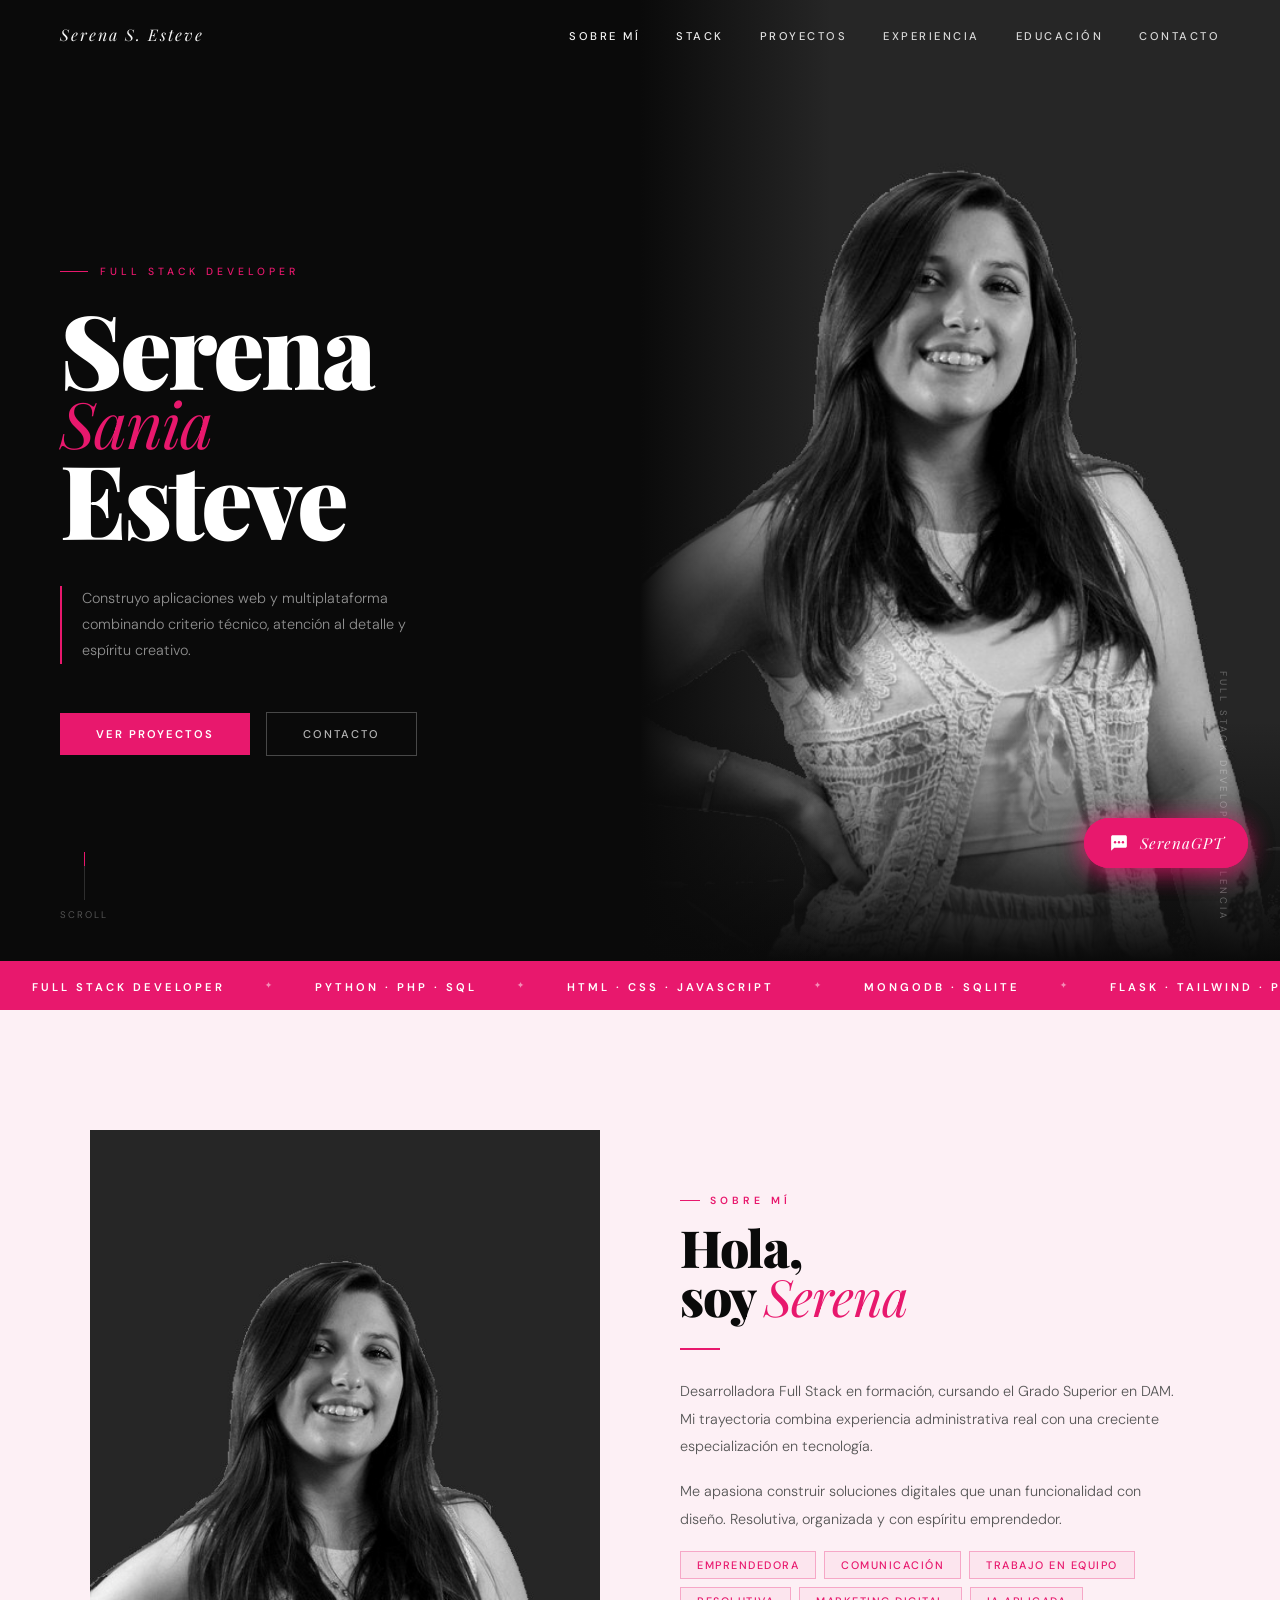
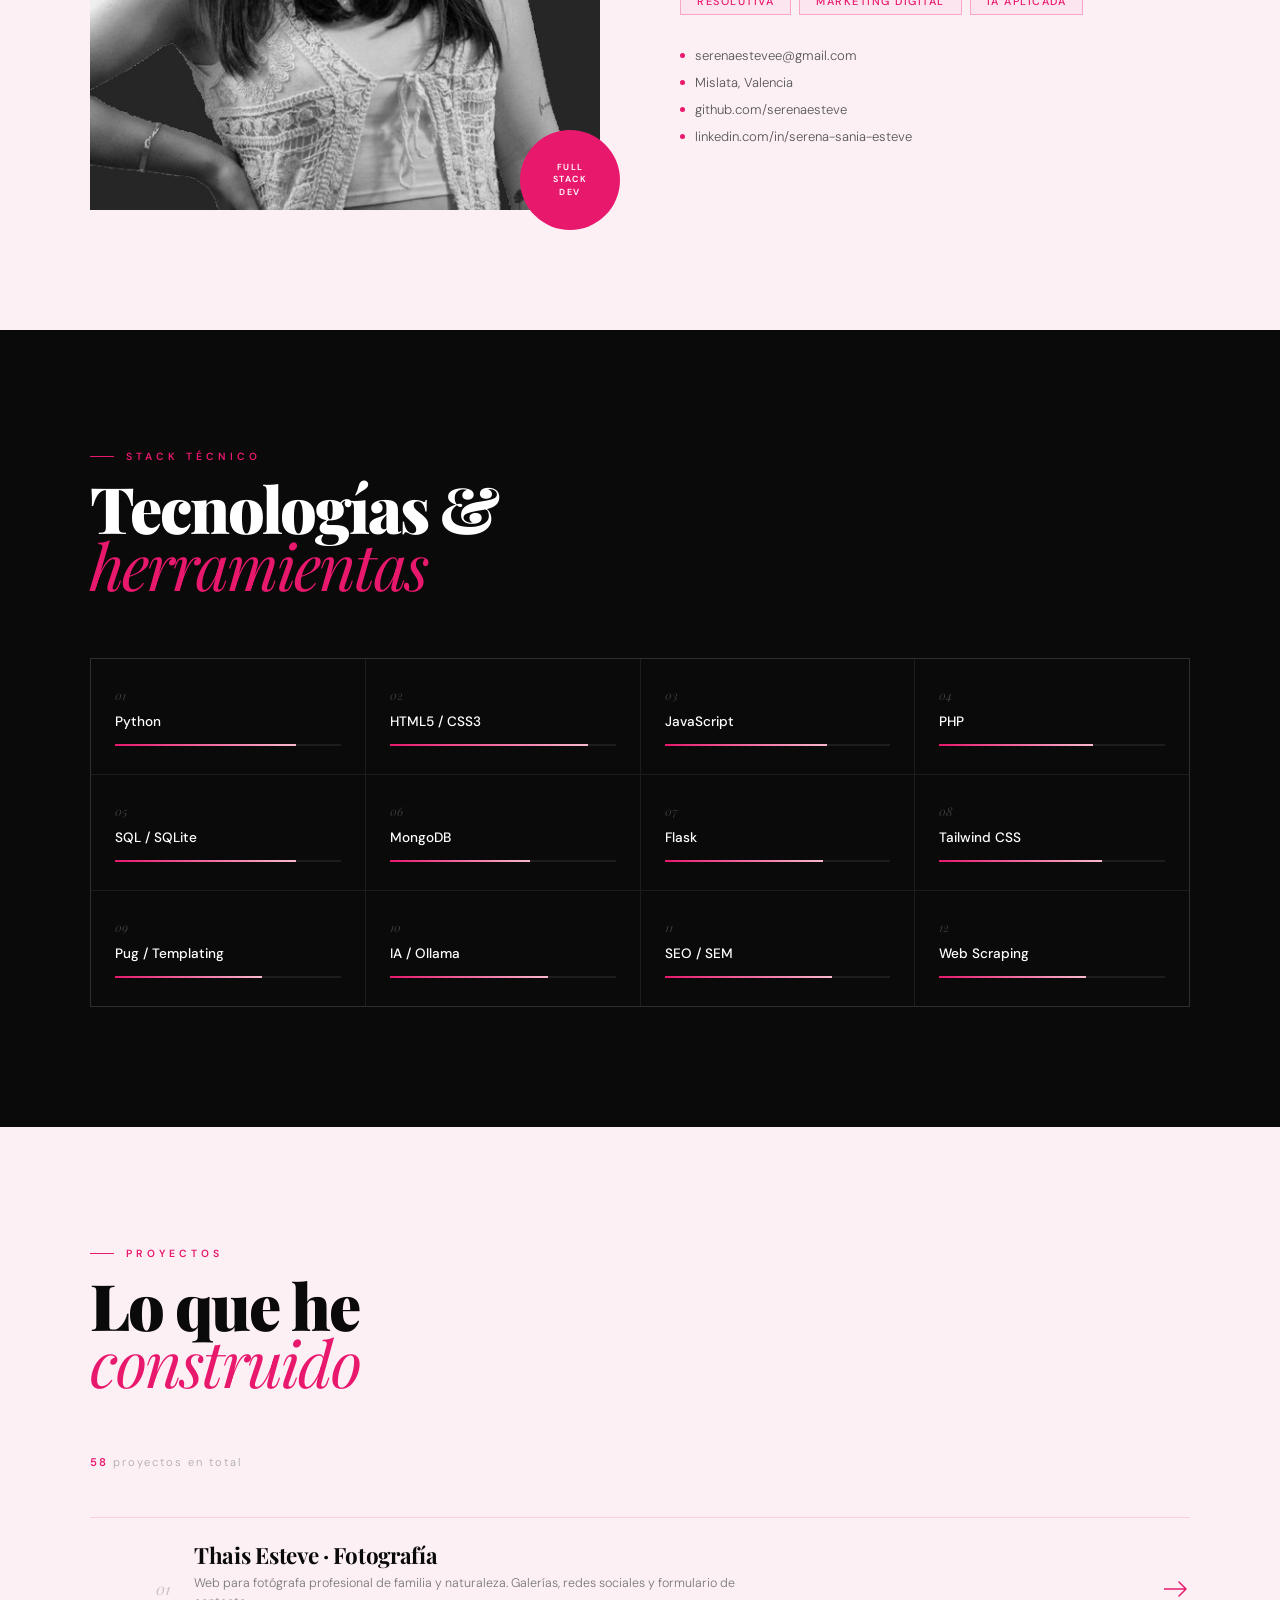
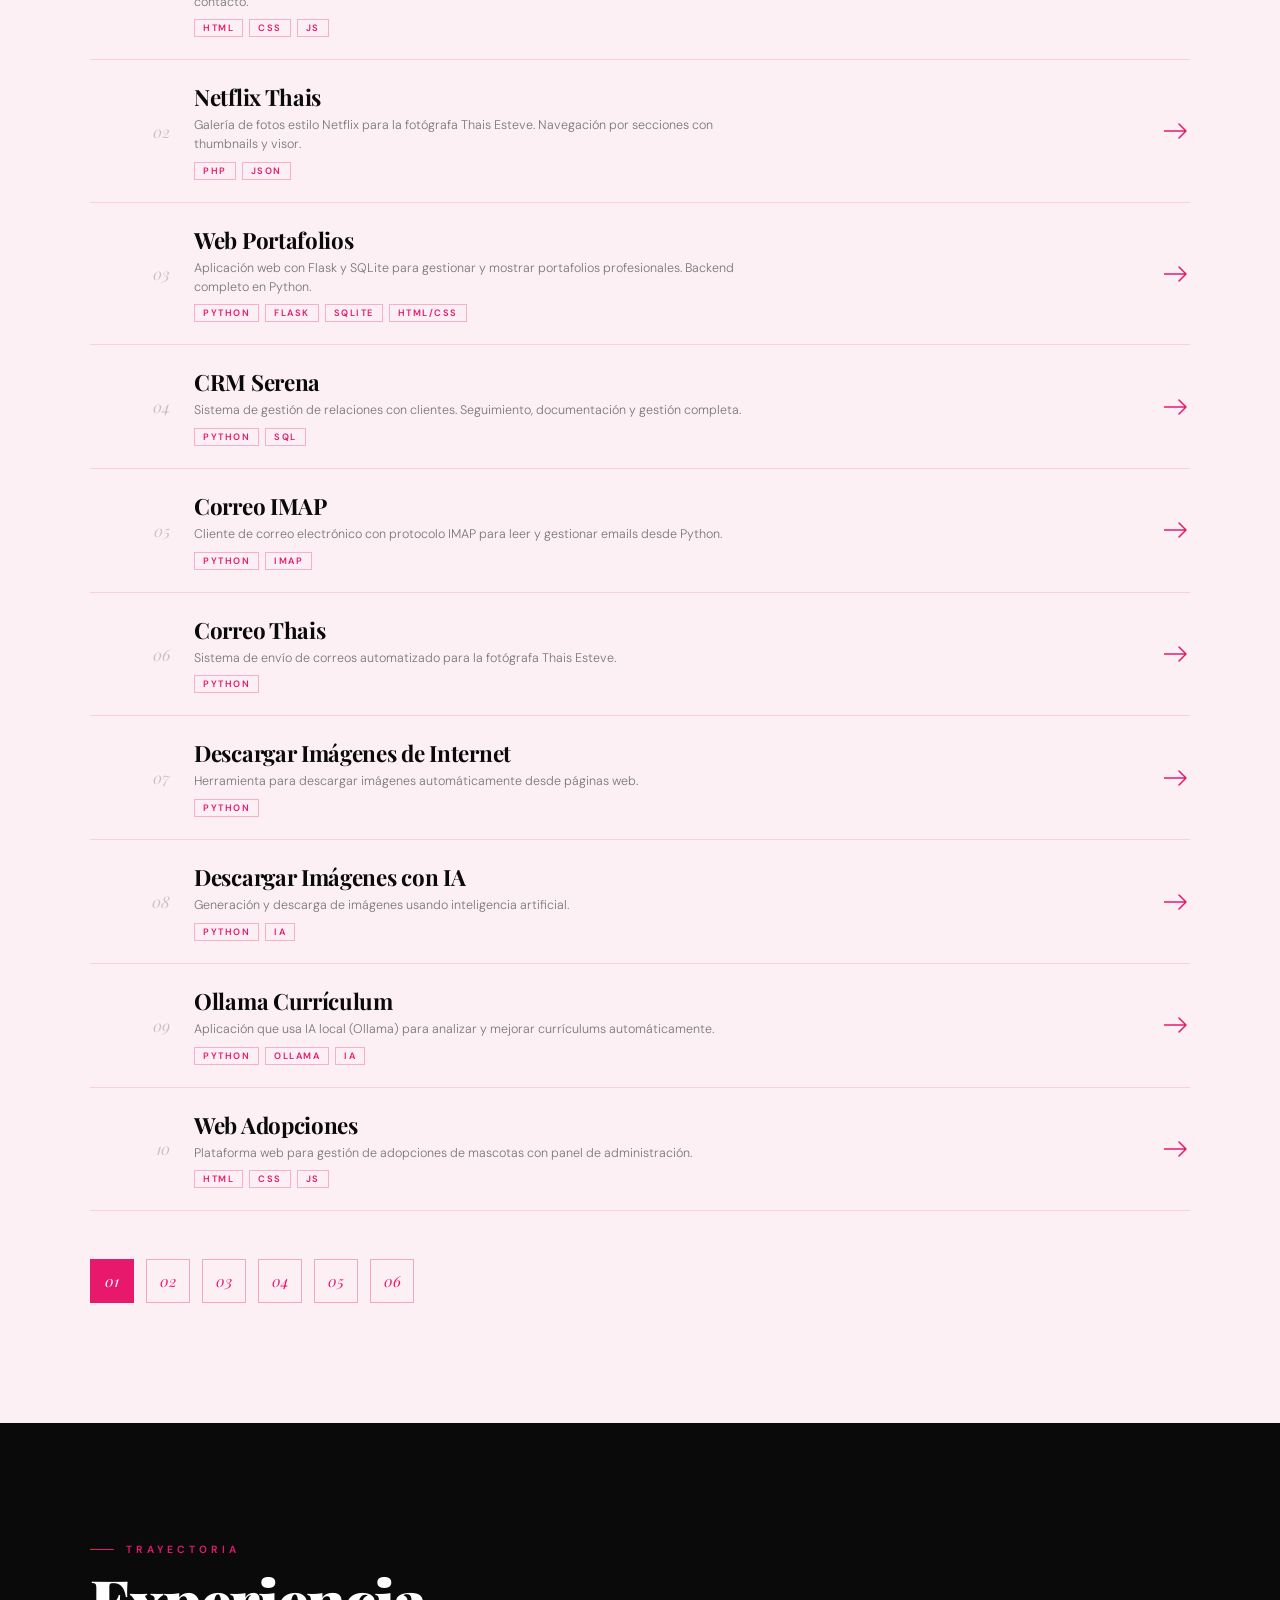
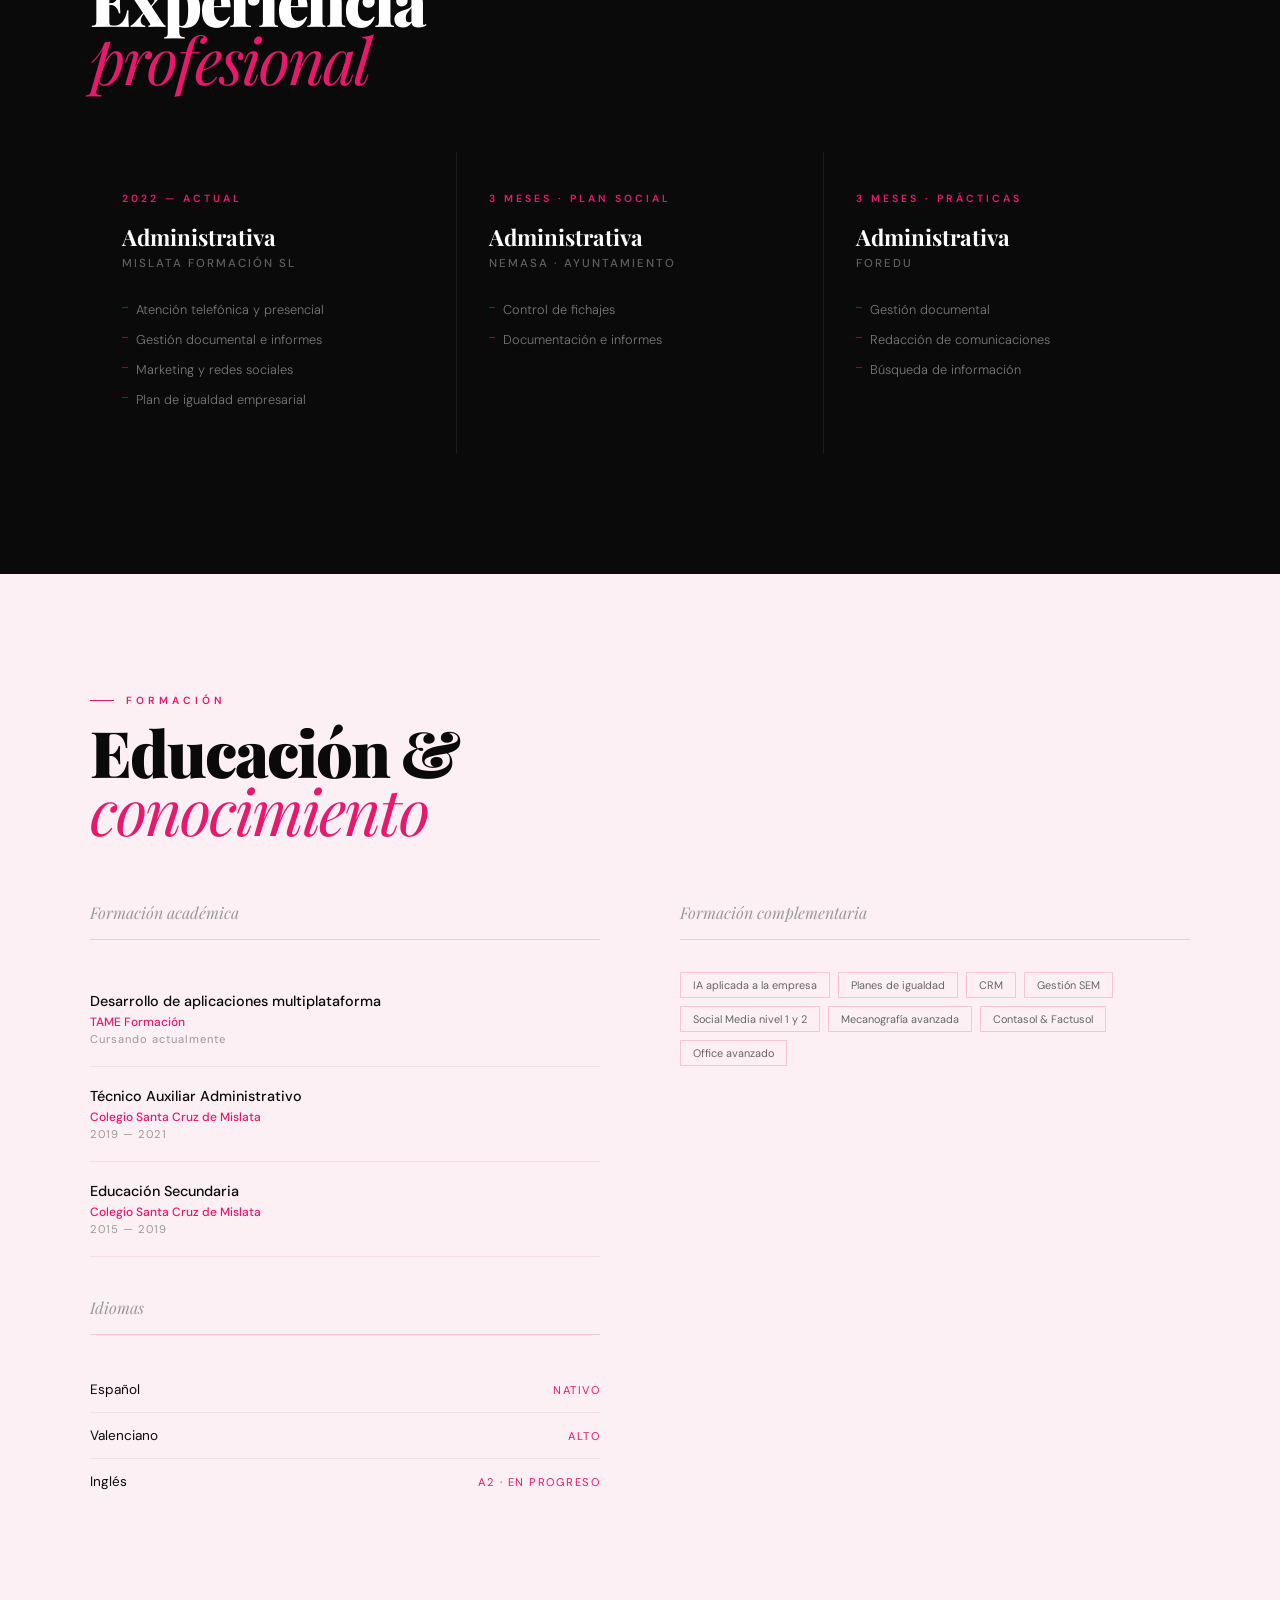
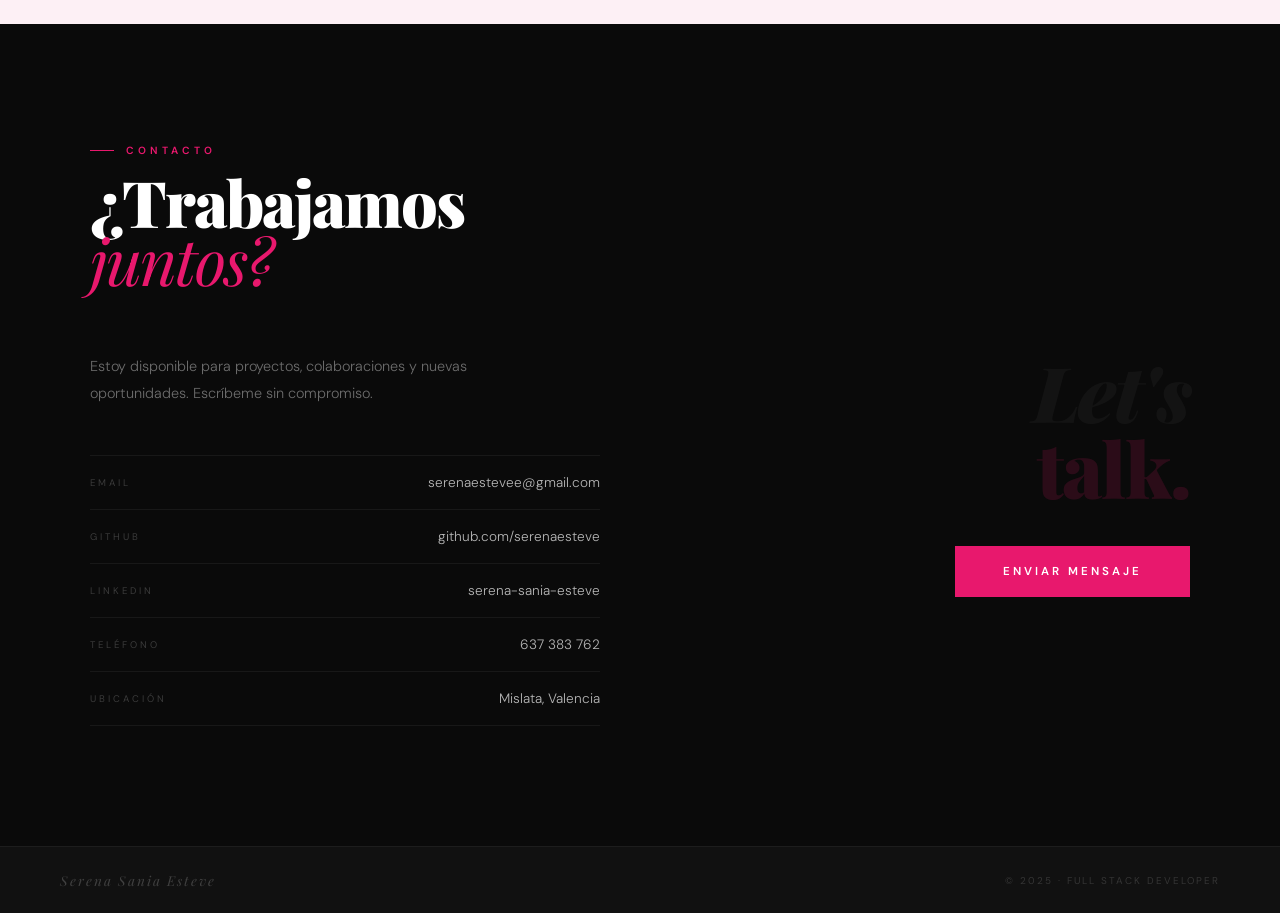
==== index.html @ 8dc1fc0a "." ====
<!DOCTYPE html>
<html lang="es">
<head>
<meta charset="UTF-8">
<meta name="viewport" content="width=device-width, initial-scale=1.0">
<title>Serena Sania Esteve</title>
<link href="https://fonts.googleapis.com/css2?family=Playfair+Display:ital,wght@0,400;0,700;0,900;1,400;1,700&family=DM+Sans:wght@300;400;500;600&display=swap" rel="stylesheet">
<style>
*{margin:0;padding:0;box-sizing:border-box}
:root{--black:#0a0a0a;--off-black:#111;--pink-hot:#E8186D;--pink-bright:#FF2D78;--pink-soft:#F9B8CF;--pink-section:#FDF0F5;--white:#FFFFFF}
html{scroll-behavior:smooth}
  body{cursor:url("data:image/svg+xml,%3Csvg xmlns='http://www.w3.org/2000/svg' width='20' height='20' viewBox='0 0 20 20'%3E%3Cpath d='M4 2L16 10L10 11.5L7.5 18L4 2Z' fill='%23E8186D' stroke='%23E8186D' stroke-width='0.5' stroke-linejoin='round'/%3E%3C/svg%3E") 4 2, auto}
  a,button{cursor:url("data:image/svg+xml,%3Csvg xmlns='http://www.w3.org/2000/svg' width='22' height='22' viewBox='0 0 20 20'%3E%3Cpath d='M4 2L16 10L10 11.5L7.5 18L4 2Z' fill='%23FF2D78' stroke='%23FF2D78' stroke-width='0.5' stroke-linejoin='round'/%3E%3C/svg%3E") 4 2, pointer}
body{font-family:'DM Sans',sans-serif;background:var(--black);color:var(--white);overflow-x:hidden}


nav{position:fixed;top:0;width:100%;z-index:100;padding:24px 60px;display:flex;justify-content:space-between;align-items:center;mix-blend-mode:difference}
.nav-logo{font-family:'Playfair Display',serif;font-size:1rem;font-weight:400;font-style:italic;color:var(--white);letter-spacing:2px}
.nav-links{display:flex;gap:36px;list-style:none}
.nav-links a{text-decoration:none;font-size:0.7rem;font-weight:500;letter-spacing:2.5px;text-transform:uppercase;color:var(--white);transition:opacity 0.2s}
.nav-links a:hover{opacity:0.6}
#hero{min-height:100vh;background:var(--black);display:grid;grid-template-columns:1fr 1fr;position:relative;overflow:hidden}
.hero-left{padding:140px 60px 80px;display:flex;flex-direction:column;justify-content:center;position:relative;z-index:2}
.hero-tag{font-size:0.65rem;font-weight:500;letter-spacing:4px;text-transform:uppercase;color:var(--pink-hot);margin-bottom:24px;display:flex;align-items:center;gap:12px}
.hero-tag::before{content:'';width:28px;height:1px;background:var(--pink-hot)}
.hero-name{font-family:'Playfair Display',serif;line-height:0.9;margin-bottom:6px}
.hero-name .line1{font-size:clamp(4rem,8vw,8rem);font-weight:900;display:block;color:var(--white);letter-spacing:-3px}
.hero-name .line2{font-size:clamp(2.5rem,5vw,5rem);font-weight:400;font-style:italic;display:block;color:var(--pink-hot);letter-spacing:-1px}
.hero-name .line3{font-size:clamp(4rem,8vw,7.5rem);font-weight:900;display:block;color:var(--white);letter-spacing:-3px}
.hero-desc{font-size:0.9rem;font-weight:300;line-height:1.8;color:rgba(255,255,255,0.55);max-width:380px;margin:36px 0 48px;border-left:2px solid var(--pink-hot);padding-left:20px}
.hero-btns{display:flex;gap:16px;align-items:center}
.btn-fill{padding:14px 36px;background:var(--pink-hot);color:var(--white);text-decoration:none;font-size:0.7rem;font-weight:600;letter-spacing:2px;text-transform:uppercase;transition:all 0.25s;display:inline-block}
.btn-fill:hover{background:var(--pink-bright);transform:translateY(-2px)}
.btn-ghost{padding:14px 36px;border:1px solid rgba(255,255,255,0.25);color:rgba(255,255,255,0.7);text-decoration:none;font-size:0.7rem;font-weight:500;letter-spacing:2px;text-transform:uppercase;transition:all 0.25s}
.btn-ghost:hover{border-color:var(--pink-hot);color:var(--pink-hot)}
.hero-right{position:relative;overflow:hidden}
.hero-photo{width:100%;height:100%;object-fit:cover;object-position:center 5%;display:block}
.hero-overlay{position:absolute;inset:0;background:linear-gradient(to right,var(--black) 0%,transparent 30%),linear-gradient(to top,var(--black) 0%,transparent 25%)}
.hero-bottom-text{position:absolute;bottom:40px;right:50px;font-size:0.6rem;letter-spacing:3px;text-transform:uppercase;color:rgba(255,255,255,0.3);writing-mode:vertical-rl}
.hero-scroll-hint{position:absolute;bottom:40px;left:60px;display:flex;flex-direction:column;align-items:center;gap:8px;color:rgba(255,255,255,0.3);font-size:0.6rem;letter-spacing:2px;text-transform:uppercase}
.scroll-track{width:1px;height:48px;background:rgba(255,255,255,0.15);position:relative;overflow:hidden}
.scroll-fill{position:absolute;top:0;left:0;width:100%;height:30%;background:var(--pink-hot);animation:scrollDown 2s ease-in-out infinite}
@keyframes scrollDown{0%{top:-30%}100%{top:130%}}
.marquee-wrap{background:var(--pink-hot);padding:14px 0;overflow:hidden;white-space:nowrap}
.marquee-track{display:inline-flex;animation:marquee 22s linear infinite}
.marquee-track span{font-size:0.7rem;font-weight:600;letter-spacing:3px;text-transform:uppercase;color:var(--white);padding:0 32px}
.marquee-track span.dot{color:rgba(255,255,255,0.5);padding:0 8px;font-size:0.5rem}
@keyframes marquee{0%{transform:translateX(0)}100%{transform:translateX(-50%)}}
#sobre{background:var(--pink-section);padding:120px 60px}
.sobre-inner{max-width:1100px;margin:0 auto;display:grid;grid-template-columns:1fr 1fr;gap:80px;align-items:center}
.sobre-photo-box{aspect-ratio:3/4;overflow:hidden;position:relative}
.sobre-photo-box img{width:100%;height:100%;object-fit:cover;object-position:center 5%}
.sobre-photo-wrap{position:relative}
.sobre-photo-badge{position:absolute;bottom:-20px;right:-20px;width:100px;height:100px;background:var(--pink-hot);border-radius:50%;display:flex;align-items:center;justify-content:center;flex-direction:column;text-align:center}
.sobre-photo-badge span{font-size:0.55rem;letter-spacing:1.5px;text-transform:uppercase;color:white;font-weight:600;line-height:1.4}
.sobre-eyebrow{font-size:0.65rem;font-weight:600;letter-spacing:4px;text-transform:uppercase;color:var(--pink-hot);margin-bottom:16px;display:flex;align-items:center;gap:10px}
.sobre-eyebrow::before{content:'';width:20px;height:1px;background:var(--pink-hot)}
.sobre-content h2{font-family:'Playfair Display',serif;font-size:clamp(2.5rem,4vw,4rem);font-weight:900;color:var(--black);line-height:0.95;margin-bottom:8px;letter-spacing:-1px}
.sobre-content h2 em{font-style:italic;color:var(--pink-hot);font-weight:400}
.sobre-content p{font-size:0.9rem;font-weight:300;color:#555;line-height:1.9;margin-bottom:18px}
.sobre-divider{width:40px;height:2px;background:var(--pink-hot);margin:28px 0}
.trait-wrap{display:flex;flex-wrap:wrap;gap:8px;margin-bottom:32px}
.trait{padding:6px 16px;font-size:0.68rem;font-weight:500;letter-spacing:1.5px;text-transform:uppercase;border:1px solid rgba(232,24,109,0.3);color:var(--pink-hot);background:rgba(232,24,109,0.05);transition:all 0.2s}
.trait:hover{background:var(--pink-hot);color:white}
.contact-mini{display:flex;flex-direction:column;gap:10px}
.contact-mini a,.contact-mini span{font-size:0.82rem;color:#555;font-weight:300;text-decoration:none;display:flex;align-items:center;gap:10px;transition:color 0.2s}
.contact-mini a:hover{color:var(--pink-hot)}
.c-dot{width:5px;height:5px;background:var(--pink-hot);border-radius:50%;flex-shrink:0}
#skills{background:var(--black);padding:120px 60px}
.skills-inner{max-width:1100px;margin:0 auto}
.section-head{margin-bottom:64px}
.section-eyebrow{font-size:0.65rem;font-weight:600;letter-spacing:4px;text-transform:uppercase;color:var(--pink-hot);margin-bottom:16px;display:flex;align-items:center;gap:12px}
.section-eyebrow::before{content:'';width:24px;height:1px;background:var(--pink-hot)}
.section-title{font-family:'Playfair Display',serif;font-size:clamp(2.5rem,5vw,5rem);font-weight:900;color:var(--white);letter-spacing:-2px;line-height:0.9}
.section-title em{font-style:italic;color:var(--pink-hot);font-weight:400}
.skills-grid{display:grid;grid-template-columns:repeat(4,1fr);gap:1px;background:rgba(255,255,255,0.08);border:1px solid rgba(255,255,255,0.08)}
.skill-item{padding:28px 24px;background:var(--black);transition:background 0.2s}
.skill-item:hover{background:#161616}
.skill-item:hover .s-num{color:var(--pink-hot)}
.s-num{font-family:'Playfair Display',serif;font-size:0.75rem;font-style:italic;color:rgba(255,255,255,0.2);margin-bottom:10px;transition:color 0.2s}
.s-name{font-size:0.85rem;font-weight:500;color:var(--white);margin-bottom:14px}
.s-bar{height:2px;background:rgba(255,255,255,0.08)}
.s-fill{height:100%;background:linear-gradient(to right,var(--pink-hot),var(--pink-soft))}
#proyectos{background:var(--pink-section);padding:120px 60px}
.proyectos-inner{max-width:1100px;margin:0 auto}
.proj-count{font-size:0.7rem;letter-spacing:2px;color:#aaa;margin-bottom:48px;font-weight:300}
.proj-count span{color:var(--pink-hot);font-weight:600}
.proj-list{}
.proj-row{display:grid;grid-template-columns:80px 1fr auto;gap:24px;align-items:center;padding:22px 0;border-bottom:1px solid rgba(232,24,109,0.15);cursor:pointer;transition:all 0.2s;text-decoration:none;color:inherit}
.proj-row:first-child{border-top:1px solid rgba(232,24,109,0.15)}
.proj-row:hover .proj-num{color:var(--pink-hot)}
.proj-row:hover .proj-name{color:var(--pink-hot)}
.proj-row:hover .pagination{display:flex;gap:12px;margin-top:48px;align-items:center}
.pg-btn{width:44px;height:44px;border:1px solid rgba(232,24,109,0.35);background:transparent;color:var(--pink-hot);font-family:'Playfair Display',serif;font-size:0.95rem;font-style:italic;cursor:cursor;transition:all 0.2s;display:flex;align-items:center;justify-content:center}
.pg-btn:hover{background:rgba(232,24,109,0.08)}
.pg-btn.active{background:var(--pink-hot);color:white;border-color:var(--pink-hot)}
.proj-page{display:none}
.proj-page.active{display:block}
.proj-arrow{transform:translateX(4px)}
.proj-num{font-family:'Playfair Display',serif;font-size:1rem;font-style:italic;color:rgba(0,0,0,0.2);text-align:right;transition:color 0.2s}
.proj-name{font-family:'Playfair Display',serif;font-size:1.4rem;font-weight:700;color:var(--black);margin-bottom:4px;letter-spacing:-0.3px;transition:color 0.2s}
.proj-desc{font-size:0.78rem;font-weight:300;color:#777;line-height:1.5;max-width:560px}
.proj-tags2{display:flex;gap:6px;margin-top:8px;flex-wrap:wrap}
.ptag{font-size:0.58rem;font-weight:600;letter-spacing:1.5px;text-transform:uppercase;color:var(--pink-hot);border:1px solid rgba(232,24,109,0.3);padding:2px 8px}
.pagination{display:flex;gap:12px;margin-top:48px;align-items:center}
.pg-btn{width:44px;height:44px;border:1px solid rgba(232,24,109,0.35);background:transparent;color:var(--pink-hot);font-family:'Playfair Display',serif;font-size:0.95rem;font-style:italic;cursor:cursor;transition:all 0.2s;display:flex;align-items:center;justify-content:center}
.pg-btn:hover{background:rgba(232,24,109,0.08)}
.pg-btn.active{background:var(--pink-hot);color:white;border-color:var(--pink-hot)}
.proj-page{display:none}
.proj-page.active{display:block}
.proj-arrow{width:36px;height:36px;flex-shrink:0;transition:all 0.2s;display:flex;align-items:center;justify-content:center}
#experiencia{background:var(--black);padding:120px 60px}
.exp-inner{max-width:1100px;margin:0 auto}
.exp-grid{display:grid;grid-template-columns:1fr 1fr 1fr;gap:1px;background:rgba(255,255,255,0.08);margin-top:64px}
.exp-card{background:var(--black);padding:40px 32px;position:relative;overflow:hidden;transition:background 0.25s}
.exp-card::before{content:'';position:absolute;top:0;left:0;right:0;height:2px;background:var(--pink-hot);transform:scaleX(0);transform-origin:left;transition:transform 0.3s}
.exp-card:hover{background:#0f0f0f}
.exp-card:hover::before{transform:scaleX(1)}
.exp-period{font-size:0.65rem;font-weight:600;letter-spacing:3px;text-transform:uppercase;color:var(--pink-hot);margin-bottom:20px}
.exp-role{font-family:'Playfair Display',serif;font-size:1.4rem;font-weight:700;color:var(--white);margin-bottom:6px;line-height:1.15}
.exp-company{font-size:0.72rem;font-weight:500;letter-spacing:2px;text-transform:uppercase;color:rgba(255,255,255,0.35);margin-bottom:24px}
.exp-ul{list-style:none;padding:0}
.exp-ul li{font-size:0.8rem;font-weight:300;color:rgba(255,255,255,0.45);line-height:1.7;padding:4px 0 4px 14px;position:relative}
.exp-ul li::before{content:'';position:absolute;left:0;top:12px;width:6px;height:1px;background:var(--pink-hot);opacity:0.5}
#educacion{background:var(--pink-section);padding:120px 60px}
.edu-inner{max-width:1100px;margin:0 auto}
.edu-2col{display:grid;grid-template-columns:1fr 1fr;gap:80px;margin-top:64px}
.edu-col-title{font-family:'Playfair Display',serif;font-size:1rem;font-style:italic;font-weight:400;color:#999;margin-bottom:32px;padding-bottom:16px;border-bottom:1px solid rgba(232,24,109,0.2)}
.edu-entry{padding:20px 0;border-bottom:1px solid rgba(232,24,109,0.1)}
.edu-entry:last-child{border-bottom:none}
.edu-deg{font-size:0.9rem;font-weight:500;color:var(--black);margin-bottom:4px}
.edu-sch{font-size:0.75rem;color:var(--pink-hot);font-weight:500;margin-bottom:2px}
.edu-yr{font-size:0.7rem;color:#999;letter-spacing:1px}
.lang-entry{display:flex;justify-content:space-between;align-items:center;padding:14px 0;border-bottom:1px solid rgba(232,24,109,0.1)}
.lang-entry:last-child{border-bottom:none}
.lang-n{font-size:0.85rem;font-weight:400;color:var(--black)}
.lang-lv{font-size:0.7rem;letter-spacing:1.5px;text-transform:uppercase;color:var(--pink-hot)}
.cert-cloud{display:flex;flex-wrap:wrap;gap:8px;margin-top:8px}
.cert{font-size:0.68rem;font-weight:400;color:#666;border:1px solid rgba(232,24,109,0.2);padding:5px 12px;transition:all 0.2s}
.cert:hover{border-color:var(--pink-hot);color:var(--pink-hot)}
#contacto{background:var(--black);padding:120px 60px}
.contact-inner{max-width:1100px;margin:0 auto}
.contact-split{display:grid;grid-template-columns:1fr 1fr;gap:80px;margin-top:64px;align-items:start}
.contact-left p{font-size:0.9rem;font-weight:300;color:rgba(255,255,255,0.4);line-height:1.9;margin-bottom:48px;max-width:400px}
.contact-line{display:flex;justify-content:space-between;align-items:center;padding:18px 0;border-bottom:1px solid rgba(255,255,255,0.06);text-decoration:none;transition:border-color 0.2s}
.contact-line:first-child{border-top:1px solid rgba(255,255,255,0.06)}
.contact-line:hover{border-bottom-color:var(--pink-hot)}
.contact-line:hover .cl-val{color:var(--pink-hot)}
.cl-lbl{font-size:0.6rem;letter-spacing:3px;text-transform:uppercase;color:rgba(255,255,255,0.2)}
.cl-val{font-size:0.85rem;font-weight:300;color:rgba(255,255,255,0.7);transition:color 0.2s}
.contact-right{display:flex;flex-direction:column;align-items:flex-end;justify-content:center}
.big-cta{font-family:'Playfair Display',serif;font-size:clamp(3.5rem,6vw,7rem);font-weight:900;font-style:italic;color:rgba(255,255,255,0.04);text-align:right;line-height:1;margin-bottom:40px;letter-spacing:-2px}
.big-cta em{color:rgba(232,24,109,0.15);font-style:normal}
.btn-big{padding:18px 48px;background:var(--pink-hot);color:white;text-decoration:none;font-size:0.72rem;font-weight:600;letter-spacing:3px;text-transform:uppercase;transition:all 0.25s}
.btn-big:hover{background:var(--pink-bright);transform:translateY(-3px);box-shadow:0 12px 40px rgba(232,24,109,0.4)}
footer{background:var(--off-black);border-top:1px solid rgba(255,255,255,0.05);padding:24px 60px;display:flex;justify-content:space-between;align-items:center}
.f-logo{font-family:'Playfair Display',serif;font-size:0.85rem;font-style:italic;color:rgba(255,255,255,0.2);letter-spacing:2px}
.f-copy{font-size:0.62rem;letter-spacing:2px;text-transform:uppercase;color:rgba(255,255,255,0.15)}
@media(max-width:900px){
  nav{padding:20px 24px}.nav-links{display:none}
  #hero{grid-template-columns:1fr}.hero-right{height:60vw;order:-1}.hero-left{padding:100px 24px 60px}
  .sobre-inner,.contact-split,.edu-2col{grid-template-columns:1fr;gap:48px}
  .exp-grid{grid-template-columns:1fr}
  #sobre,#skills,#proyectos,#experiencia,#educacion,#contacto{padding:80px 24px}
  .skills-grid{grid-template-columns:1fr 1fr}
  .proj-row{grid-template-columns:50px 1fr auto}
  footer{padding:20px 24px}
}
</style>
</head>
<body>


<nav>
  <div class="nav-logo">Serena S. Esteve</div>
  <ul class="nav-links">
    <li><a href="#sobre">Sobre mí</a></li>
    <li><a href="#skills">Stack</a></li>
    <li><a href="#proyectos">Proyectos</a></li>
    <li><a href="#experiencia">Experiencia</a></li>
    <li><a href="#educacion">Educación</a></li>
    <li><a href="#contacto">Contacto</a></li>
  </ul>
</nav>
<section id="hero">
  <div class="hero-left">
    <div class="hero-tag">Full Stack Developer</div>
    <h1 class="hero-name">
      <span class="line1">Serena</span>
      <span class="line2">Sania</span>
      <span class="line3">Esteve</span>
    </h1>
    <p class="hero-desc">Construyo aplicaciones web y multiplataforma combinando criterio técnico, atención al detalle y espíritu creativo.</p>
    <div class="hero-btns">
      <a href="#proyectos" class="btn-fill">Ver proyectos</a>
      <a href="#contacto" class="btn-ghost">Contacto</a>
    </div>
    <div class="hero-scroll-hint">
      <div class="scroll-track"><div class="scroll-fill"></div></div>
      <span>Scroll</span>
    </div>
  </div>
  <div class="hero-right">
    <img class="hero-photo" src="[data-uri]" alt="Serena Sania Esteve">
    <div class="hero-overlay"></div>
    <div class="hero-bottom-text">Full Stack Developer · Valencia</div>
  </div>
</section>
<div class="marquee-wrap">
  <div class="marquee-track">
    <span>Full Stack Developer</span><span class="dot">✦</span><span>Python · PHP · SQL</span><span class="dot">✦</span><span>HTML · CSS · JavaScript</span><span class="dot">✦</span><span>MongoDB · SQLite</span><span class="dot">✦</span><span>Flask · Tailwind · Pug</span><span class="dot">✦</span><span>IA · Ollama · Scraping</span><span class="dot">✦</span><span>SEO · SEM</span><span class="dot">✦</span><span>DAM · Valencia</span><span class="dot">✦</span>
    <span>LinkedIn · GitHub</span><span class="dot">✦</span>
    <span>Full Stack Developer</span><span class="dot">✦</span><span>Python · PHP · SQL</span><span class="dot">✦</span><span>HTML · CSS · JavaScript</span><span class="dot">✦</span><span>MongoDB · SQLite</span><span class="dot">✦</span><span>Flask · Tailwind · Pug</span><span class="dot">✦</span><span>IA · Ollama · Scraping</span><span class="dot">✦</span><span>SEO · SEM</span><span class="dot">✦</span><span>DAM · Valencia</span><span class="dot">✦</span>
  </div>
</div>
<section id="sobre">
  <div class="sobre-inner">
    <div class="sobre-photo-wrap">
      <div class="sobre-photo-box"><img src="[data-uri]" alt="Serena Sania Esteve"></div>
      <div class="sobre-photo-badge"><span>Full<br>Stack<br>Dev</span></div>
    </div>
    <div class="sobre-content">
      <div class="sobre-eyebrow">Sobre mí</div>
      <h2>Hola,<br>soy <em>Serena</em></h2>
      <div class="sobre-divider"></div>
      <p>Desarrolladora Full Stack en formación, cursando el Grado Superior en DAM. Mi trayectoria combina experiencia administrativa real con una creciente especialización en tecnología.</p>
      <p>Me apasiona construir soluciones digitales que unan funcionalidad con diseño. Resolutiva, organizada y con espíritu emprendedor.</p>
      <div class="trait-wrap">
        <span class="trait">Emprendedora</span><span class="trait">Comunicación</span><span class="trait">Trabajo en equipo</span>
        <span class="trait">Resolutiva</span><span class="trait">Marketing digital</span><span class="trait">IA aplicada</span>
      </div>
      <div class="contact-mini">
        <a href="#" data-mail="3"><div class="c-dot"></div><span class="__cf_email__" data-cfemail="33405641565d525640475645565673545e525a5f1d505c5e"><span class="__cf_email__" data-cfemail="cfbcaabdaaa1aeaabcbbaab9aaaa8fa8a2aea6a3e1aca0a2"><span class="__cf_email__" data-cfemail="62110710070c030711160714070722050f030b0e4c010d0f"><span class="__cf_email__" data-cfemail="d4a7b1a6b1bab5b1a7a0b1a2b1b194b3b9b5bdb8fab7bbb9"><span class="__cf_email__" data-cfemail="44372136212a2521373021322121042329252d286a272b29"><span class="__cf_email__" data-cfemail="97e4f2e5f2f9f6f2e4e3f2e1f2f2d7f0faf6fefbb9f4f8fa"><span class="__cf_email__" data-cfemail="265543544348474355524350434366414b474f4a0845494b">serenaestevee@gmail.com</span></span></span></span></span></span></span></span></span></span></a>
        <span><div class="c-dot"></div>Mislata, Valencia</span>
        <a href="https://github.com/serenaesteve" target="_blank"><div class="c-dot"></div>github.com/serenaesteve</a>
        <a href="https://www.linkedin.com/in/serena-sania-esteve-00a1aa375/" target="_blank"><div class="c-dot"></div>linkedin.com/in/serena-sania-esteve</a>
      </div>
    </div>
  </div>
</section>
<section id="skills">
  <div class="skills-inner">
    <div class="section-head">
      <div class="section-eyebrow">Stack técnico</div>
      <h2 class="section-title">Tecnologías &<br><em>herramientas</em></h2>
    </div>
    <div class="skills-grid">
      <div class="skill-item"><div class="s-num">01</div><div class="s-name">Python</div><div class="s-bar"><div class="s-fill" style="width:80%"></div></div></div>
      <div class="skill-item"><div class="s-num">02</div><div class="s-name">HTML5 / CSS3</div><div class="s-bar"><div class="s-fill" style="width:88%"></div></div></div>
      <div class="skill-item"><div class="s-num">03</div><div class="s-name">JavaScript</div><div class="s-bar"><div class="s-fill" style="width:72%"></div></div></div>
      <div class="skill-item"><div class="s-num">04</div><div class="s-name">PHP</div><div class="s-bar"><div class="s-fill" style="width:68%"></div></div></div>
      <div class="skill-item"><div class="s-num">05</div><div class="s-name">SQL / SQLite</div><div class="s-bar"><div class="s-fill" style="width:80%"></div></div></div>
      <div class="skill-item"><div class="s-num">06</div><div class="s-name">MongoDB</div><div class="s-bar"><div class="s-fill" style="width:62%"></div></div></div>
      <div class="skill-item"><div class="s-num">07</div><div class="s-name">Flask</div><div class="s-bar"><div class="s-fill" style="width:70%"></div></div></div>
      <div class="skill-item"><div class="s-num">08</div><div class="s-name">Tailwind CSS</div><div class="s-bar"><div class="s-fill" style="width:72%"></div></div></div>
      <div class="skill-item"><div class="s-num">09</div><div class="s-name">Pug / Templating</div><div class="s-bar"><div class="s-fill" style="width:65%"></div></div></div>
      <div class="skill-item"><div class="s-num">10</div><div class="s-name">IA / Ollama</div><div class="s-bar"><div class="s-fill" style="width:70%"></div></div></div>
      <div class="skill-item"><div class="s-num">11</div><div class="s-name">SEO / SEM</div><div class="s-bar"><div class="s-fill" style="width:74%"></div></div></div>
      <div class="skill-item"><div class="s-num">12</div><div class="s-name">Web Scraping</div><div class="s-bar"><div class="s-fill" style="width:65%"></div></div></div>
    </div>
  </div>
</section>
<section id="proyectos">
  <div class="proyectos-inner">
    <div class="section-head">
      <div class="section-eyebrow" style="color:var(--pink-hot)">Proyectos</div>
      <h2 class="section-title" style="color:var(--black)">Lo que he<br><em>construido</em></h2>
    </div>
    <p class="proj-count"><span>58</span> proyectos en total</p>
    <div class="proj-list">
<div class="proj-page active" id="page-1">
<a class="proj-row" href="https://serenaesteve.github.io/thais/thais/" target="_blank">
        <div class="proj-num">01</div>
        <div class="proj-body">
          <div class="proj-name">Thais Esteve · Fotografía</div>
          <div class="proj-desc">Web para fotógrafa profesional de familia y naturaleza. Galerías, redes sociales y formulario de contacto.</div>
          <div class="proj-tags2"><span class="ptag">HTML</span><span class="ptag">CSS</span><span class="ptag">JS</span></div>
        </div>
        <div class="proj-arrow"><svg width="24" height="16" viewBox="0 0 24 16" fill="none" xmlns="http://www.w3.org/2000/svg"><path d="M0 8H22M22 8L15 1M22 8L15 15" stroke="#E8186D" stroke-width="1.5" stroke-linecap="round" stroke-linejoin="round"/></svg></div>
      </a>
<a class="proj-row" href="https://github.com/serenaesteve/netflixthais" target="_blank">
        <div class="proj-num">02</div>
        <div class="proj-body">
          <div class="proj-name">Netflix Thais</div>
          <div class="proj-desc">Galería de fotos estilo Netflix para la fotógrafa Thais Esteve. Navegación por secciones con thumbnails y visor.</div>
          <div class="proj-tags2"><span class="ptag">PHP</span><span class="ptag">JSON</span></div>
        </div>
        <div class="proj-arrow"><svg width="24" height="16" viewBox="0 0 24 16" fill="none" xmlns="http://www.w3.org/2000/svg"><path d="M0 8H22M22 8L15 1M22 8L15 15" stroke="#E8186D" stroke-width="1.5" stroke-linecap="round" stroke-linejoin="round"/></svg></div>
      </a>
<a class="proj-row" href="https://github.com/serenaesteve/Web-portafolios" target="_blank">
        <div class="proj-num">03</div>
        <div class="proj-body">
          <div class="proj-name">Web Portafolios</div>
          <div class="proj-desc">Aplicación web con Flask y SQLite para gestionar y mostrar portafolios profesionales. Backend completo en Python.</div>
          <div class="proj-tags2"><span class="ptag">Python</span><span class="ptag">Flask</span><span class="ptag">SQLite</span><span class="ptag">HTML/CSS</span></div>
        </div>
        <div class="proj-arrow"><svg width="24" height="16" viewBox="0 0 24 16" fill="none" xmlns="http://www.w3.org/2000/svg"><path d="M0 8H22M22 8L15 1M22 8L15 15" stroke="#E8186D" stroke-width="1.5" stroke-linecap="round" stroke-linejoin="round"/></svg></div>
      </a>
<a class="proj-row" href="https://github.com/serenaesteve/crmserena" target="_blank">
        <div class="proj-num">04</div>
        <div class="proj-body">
          <div class="proj-name">CRM Serena</div>
          <div class="proj-desc">Sistema de gestión de relaciones con clientes. Seguimiento, documentación y gestión completa.</div>
          <div class="proj-tags2"><span class="ptag">Python</span><span class="ptag">SQL</span></div>
        </div>
        <div class="proj-arrow"><svg width="24" height="16" viewBox="0 0 24 16" fill="none" xmlns="http://www.w3.org/2000/svg"><path d="M0 8H22M22 8L15 1M22 8L15 15" stroke="#E8186D" stroke-width="1.5" stroke-linecap="round" stroke-linejoin="round"/></svg></div>
      </a>
<a class="proj-row" href="https://github.com/serenaesteve/correoimap" target="_blank">
        <div class="proj-num">05</div>
        <div class="proj-body">
          <div class="proj-name">Correo IMAP</div>
          <div class="proj-desc">Cliente de correo electrónico con protocolo IMAP para leer y gestionar emails desde Python.</div>
          <div class="proj-tags2"><span class="ptag">Python</span><span class="ptag">IMAP</span></div>
        </div>
        <div class="proj-arrow"><svg width="24" height="16" viewBox="0 0 24 16" fill="none" xmlns="http://www.w3.org/2000/svg"><path d="M0 8H22M22 8L15 1M22 8L15 15" stroke="#E8186D" stroke-width="1.5" stroke-linecap="round" stroke-linejoin="round"/></svg></div>
      </a>
<a class="proj-row" href="https://github.com/serenaesteve/correothais" target="_blank">
        <div class="proj-num">06</div>
        <div class="proj-body">
          <div class="proj-name">Correo Thais</div>
          <div class="proj-desc">Sistema de envío de correos automatizado para la fotógrafa Thais Esteve.</div>
          <div class="proj-tags2"><span class="ptag">Python</span></div>
        </div>
        <div class="proj-arrow"><svg width="24" height="16" viewBox="0 0 24 16" fill="none" xmlns="http://www.w3.org/2000/svg"><path d="M0 8H22M22 8L15 1M22 8L15 15" stroke="#E8186D" stroke-width="1.5" stroke-linecap="round" stroke-linejoin="round"/></svg></div>
      </a>
<a class="proj-row" href="https://github.com/serenaesteve/descargar-im-genes-de-internet" target="_blank">
        <div class="proj-num">07</div>
        <div class="proj-body">
          <div class="proj-name">Descargar Imágenes de Internet</div>
          <div class="proj-desc">Herramienta para descargar imágenes automáticamente desde páginas web.</div>
          <div class="proj-tags2"><span class="ptag">Python</span></div>
        </div>
        <div class="proj-arrow"><svg width="24" height="16" viewBox="0 0 24 16" fill="none" xmlns="http://www.w3.org/2000/svg"><path d="M0 8H22M22 8L15 1M22 8L15 15" stroke="#E8186D" stroke-width="1.5" stroke-linecap="round" stroke-linejoin="round"/></svg></div>
      </a>
<a class="proj-row" href="https://github.com/serenaesteve/descargar-im-genes-con-IA" target="_blank">
        <div class="proj-num">08</div>
        <div class="proj-body">
          <div class="proj-name">Descargar Imágenes con IA</div>
          <div class="proj-desc">Generación y descarga de imágenes usando inteligencia artificial.</div>
          <div class="proj-tags2"><span class="ptag">Python</span><span class="ptag">IA</span></div>
        </div>
        <div class="proj-arrow"><svg width="24" height="16" viewBox="0 0 24 16" fill="none" xmlns="http://www.w3.org/2000/svg"><path d="M0 8H22M22 8L15 1M22 8L15 15" stroke="#E8186D" stroke-width="1.5" stroke-linecap="round" stroke-linejoin="round"/></svg></div>
      </a>
<a class="proj-row" href="https://github.com/serenaesteve/ollamacurriculum" target="_blank">
        <div class="proj-num">09</div>
        <div class="proj-body">
          <div class="proj-name">Ollama Currículum</div>
          <div class="proj-desc">Aplicación que usa IA local (Ollama) para analizar y mejorar currículums automáticamente.</div>
          <div class="proj-tags2"><span class="ptag">Python</span><span class="ptag">Ollama</span><span class="ptag">IA</span></div>
        </div>
        <div class="proj-arrow"><svg width="24" height="16" viewBox="0 0 24 16" fill="none" xmlns="http://www.w3.org/2000/svg"><path d="M0 8H22M22 8L15 1M22 8L15 15" stroke="#E8186D" stroke-width="1.5" stroke-linecap="round" stroke-linejoin="round"/></svg></div>
      </a>
<a class="proj-row" href="https://github.com/serenaesteve/webadopciones" target="_blank">
        <div class="proj-num">10</div>
        <div class="proj-body">
          <div class="proj-name">Web Adopciones</div>
          <div class="proj-desc">Plataforma web para gestión de adopciones de mascotas con panel de administración.</div>
          <div class="proj-tags2"><span class="ptag">HTML</span><span class="ptag">CSS</span><span class="ptag">JS</span></div>
        </div>
        <div class="proj-arrow"><svg width="24" height="16" viewBox="0 0 24 16" fill="none" xmlns="http://www.w3.org/2000/svg"><path d="M0 8H22M22 8L15 1M22 8L15 15" stroke="#E8186D" stroke-width="1.5" stroke-linecap="round" stroke-linejoin="round"/></svg></div>
      </a>
</div>
<div class="proj-page " id="page-2">
<a class="proj-row" href="https://github.com/serenaesteve/iaparadietetica" target="_blank">
        <div class="proj-num">11</div>
        <div class="proj-body">
          <div class="proj-name">IA para Dietética</div>
          <div class="proj-desc">Aplicación de inteligencia artificial aplicada al ámbito de la nutrición y dietética.</div>
          <div class="proj-tags2"><span class="ptag">Python</span><span class="ptag">IA</span></div>
        </div>
        <div class="proj-arrow"><svg width="24" height="16" viewBox="0 0 24 16" fill="none" xmlns="http://www.w3.org/2000/svg"><path d="M0 8H22M22 8L15 1M22 8L15 15" stroke="#E8186D" stroke-width="1.5" stroke-linecap="round" stroke-linejoin="round"/></svg></div>
      </a>
<a class="proj-row" href="https://github.com/serenaesteve/iainicial" target="_blank">
        <div class="proj-num">12</div>
        <div class="proj-body">
          <div class="proj-name">IA Inicial</div>
          <div class="proj-desc">Proyecto de iniciación a la inteligencia artificial con modelos y ejemplos básicos.</div>
          <div class="proj-tags2"><span class="ptag">Python</span><span class="ptag">IA</span></div>
        </div>
        <div class="proj-arrow"><svg width="24" height="16" viewBox="0 0 24 16" fill="none" xmlns="http://www.w3.org/2000/svg"><path d="M0 8H22M22 8L15 1M22 8L15 15" stroke="#E8186D" stroke-width="1.5" stroke-linecap="round" stroke-linejoin="round"/></svg></div>
      </a>
<a class="proj-row" href="https://github.com/serenaesteve/logos" target="_blank">
        <div class="proj-num">13</div>
        <div class="proj-body">
          <div class="proj-name">Logos</div>
          <div class="proj-desc">Colección de diseños y creación de logotipos con herramientas de diseño.</div>
          <div class="proj-tags2"><span class="ptag">CSS</span><span class="ptag">HTML</span></div>
        </div>
        <div class="proj-arrow"><svg width="24" height="16" viewBox="0 0 24 16" fill="none" xmlns="http://www.w3.org/2000/svg"><path d="M0 8H22M22 8L15 1M22 8L15 15" stroke="#E8186D" stroke-width="1.5" stroke-linecap="round" stroke-linejoin="round"/></svg></div>
      </a>
<a class="proj-row" href="https://github.com/serenaesteve/pug" target="_blank">
        <div class="proj-num">14</div>
        <div class="proj-body">
          <div class="proj-name">Pug · Templating</div>
          <div class="proj-desc">Proyecto con el motor de plantillas Pug para generación dinámica de HTML.</div>
          <div class="proj-tags2"><span class="ptag">Pug</span><span class="ptag">HTML</span><span class="ptag">CSS</span></div>
        </div>
        <div class="proj-arrow"><svg width="24" height="16" viewBox="0 0 24 16" fill="none" xmlns="http://www.w3.org/2000/svg"><path d="M0 8H22M22 8L15 1M22 8L15 15" stroke="#E8186D" stroke-width="1.5" stroke-linecap="round" stroke-linejoin="round"/></svg></div>
      </a>
<a class="proj-row" href="https://github.com/serenaesteve/Tailwind" target="_blank">
        <div class="proj-num">15</div>
        <div class="proj-body">
          <div class="proj-name">Tailwind CSS</div>
          <div class="proj-desc">Práctica y maquetación de interfaces con el framework Tailwind CSS.</div>
          <div class="proj-tags2"><span class="ptag">Tailwind</span><span class="ptag">HTML</span></div>
        </div>
        <div class="proj-arrow"><svg width="24" height="16" viewBox="0 0 24 16" fill="none" xmlns="http://www.w3.org/2000/svg"><path d="M0 8H22M22 8L15 1M22 8L15 15" stroke="#E8186D" stroke-width="1.5" stroke-linecap="round" stroke-linejoin="round"/></svg></div>
      </a>
<a class="proj-row" href="https://github.com/serenaesteve/webconpanelcontrol" target="_blank">
        <div class="proj-num">16</div>
        <div class="proj-body">
          <div class="proj-name">Web con Panel de Control</div>
          <div class="proj-desc">Sitio web completo con panel de control integrado para gestión de contenido.</div>
          <div class="proj-tags2"><span class="ptag">HTML</span><span class="ptag">CSS</span><span class="ptag">JS</span></div>
        </div>
        <div class="proj-arrow"><svg width="24" height="16" viewBox="0 0 24 16" fill="none" xmlns="http://www.w3.org/2000/svg"><path d="M0 8H22M22 8L15 1M22 8L15 15" stroke="#E8186D" stroke-width="1.5" stroke-linecap="round" stroke-linejoin="round"/></svg></div>
      </a>
<a class="proj-row" href="https://github.com/serenaesteve/entrenaria" target="_blank">
        <div class="proj-num">17</div>
        <div class="proj-body">
          <div class="proj-name">Entrenaria</div>
          <div class="proj-desc">Aplicación web para gestión de entrenamientos y rutinas de ejercicio.</div>
          <div class="proj-tags2"><span class="ptag">HTML</span><span class="ptag">CSS</span><span class="ptag">JS</span></div>
        </div>
        <div class="proj-arrow"><svg width="24" height="16" viewBox="0 0 24 16" fill="none" xmlns="http://www.w3.org/2000/svg"><path d="M0 8H22M22 8L15 1M22 8L15 15" stroke="#E8186D" stroke-width="1.5" stroke-linecap="round" stroke-linejoin="round"/></svg></div>
      </a>
<a class="proj-row" href="https://github.com/serenaesteve/petshop" target="_blank">
        <div class="proj-num">18</div>
        <div class="proj-body">
          <div class="proj-name">Pet Shop</div>
          <div class="proj-desc">Tienda online de productos para mascotas con catálogo y sistema de compra.</div>
          <div class="proj-tags2"><span class="ptag">HTML</span><span class="ptag">CSS</span><span class="ptag">JS</span></div>
        </div>
        <div class="proj-arrow"><svg width="24" height="16" viewBox="0 0 24 16" fill="none" xmlns="http://www.w3.org/2000/svg"><path d="M0 8H22M22 8L15 1M22 8L15 15" stroke="#E8186D" stroke-width="1.5" stroke-linecap="round" stroke-linejoin="round"/></svg></div>
      </a>
<a class="proj-row" href="https://github.com/serenaesteve/paneldecontrolpetshop" target="_blank">
        <div class="proj-num">19</div>
        <div class="proj-body">
          <div class="proj-name">Panel de Control Pet Shop</div>
          <div class="proj-desc">Panel de administración para gestión del inventario y pedidos de la tienda Pet Shop.</div>
          <div class="proj-tags2"><span class="ptag">HTML</span><span class="ptag">CSS</span><span class="ptag">JS</span><span class="ptag">Python</span></div>
        </div>
        <div class="proj-arrow"><svg width="24" height="16" viewBox="0 0 24 16" fill="none" xmlns="http://www.w3.org/2000/svg"><path d="M0 8H22M22 8L15 1M22 8L15 15" stroke="#E8186D" stroke-width="1.5" stroke-linecap="round" stroke-linejoin="round"/></svg></div>
      </a>
<a class="proj-row" href="https://github.com/serenaesteve/paneladministraciontiendajuguetes" target="_blank">
        <div class="proj-num">20</div>
        <div class="proj-body">
          <div class="proj-name">Tienda de Juguetes</div>
          <div class="proj-desc">Panel de administración para gestión completa de una tienda de juguetes.</div>
          <div class="proj-tags2"><span class="ptag">HTML</span><span class="ptag">CSS</span><span class="ptag">Python</span><span class="ptag">SQL</span></div>
        </div>
        <div class="proj-arrow"><svg width="24" height="16" viewBox="0 0 24 16" fill="none" xmlns="http://www.w3.org/2000/svg"><path d="M0 8H22M22 8L15 1M22 8L15 15" stroke="#E8186D" stroke-width="1.5" stroke-linecap="round" stroke-linejoin="round"/></svg></div>
      </a>
</div>
<div class="proj-page " id="page-3">
<a class="proj-row" href="https://github.com/serenaesteve/tiendajuguetesmejorada" target="_blank">
        <div class="proj-num">21</div>
        <div class="proj-body">
          <div class="proj-name">Tienda Juguetes Mejorada</div>
          <div class="proj-desc">Versión mejorada de la tienda de juguetes con nuevas funcionalidades y diseño optimizado.</div>
          <div class="proj-tags2"><span class="ptag">HTML</span><span class="ptag">CSS</span><span class="ptag">Python</span><span class="ptag">SQL</span></div>
        </div>
        <div class="proj-arrow"><svg width="24" height="16" viewBox="0 0 24 16" fill="none" xmlns="http://www.w3.org/2000/svg"><path d="M0 8H22M22 8L15 1M22 8L15 15" stroke="#E8186D" stroke-width="1.5" stroke-linecap="round" stroke-linejoin="round"/></svg></div>
      </a>
<a class="proj-row" href="https://github.com/serenaesteve/articulosblogconia" target="_blank">
        <div class="proj-num">22</div>
        <div class="proj-body">
          <div class="proj-name">Blog Conia · Artículos</div>
          <div class="proj-desc">Sistema de publicación y gestión de contenidos para blog con arquitectura dinámica.</div>
          <div class="proj-tags2"><span class="ptag">Python</span><span class="ptag">HTML</span><span class="ptag">CSS</span></div>
        </div>
        <div class="proj-arrow"><svg width="24" height="16" viewBox="0 0 24 16" fill="none" xmlns="http://www.w3.org/2000/svg"><path d="M0 8H22M22 8L15 1M22 8L15 15" stroke="#E8186D" stroke-width="1.5" stroke-linecap="round" stroke-linejoin="round"/></svg></div>
      </a>
<a class="proj-row" href="https://github.com/serenaesteve/webcursoiamejorada" target="_blank">
        <div class="proj-num">23</div>
        <div class="proj-body">
          <div class="proj-name">Landing Curso IA</div>
          <div class="proj-desc">Rediseño de landing page para curso de inteligencia artificial. Orientada a conversión y UX.</div>
          <div class="proj-tags2"><span class="ptag">HTML</span><span class="ptag">CSS</span><span class="ptag">JS</span></div>
        </div>
        <div class="proj-arrow"><svg width="24" height="16" viewBox="0 0 24 16" fill="none" xmlns="http://www.w3.org/2000/svg"><path d="M0 8H22M22 8L15 1M22 8L15 15" stroke="#E8186D" stroke-width="1.5" stroke-linecap="round" stroke-linejoin="round"/></svg></div>
      </a>
<a class="proj-row" href="https://github.com/serenaesteve/getypost-panelthais" target="_blank">
        <div class="proj-num">24</div>
        <div class="proj-body">
          <div class="proj-name">Panel Admin · Getypost Thais</div>
          <div class="proj-desc">Panel de administración para gestión de posts y contenido digital de la fotógrafa Thais Esteve.</div>
          <div class="proj-tags2"><span class="ptag">Python</span><span class="ptag">HTML</span><span class="ptag">CSS</span></div>
        </div>
        <div class="proj-arrow"><svg width="24" height="16" viewBox="0 0 24 16" fill="none" xmlns="http://www.w3.org/2000/svg"><path d="M0 8H22M22 8L15 1M22 8L15 15" stroke="#E8186D" stroke-width="1.5" stroke-linecap="round" stroke-linejoin="round"/></svg></div>
      </a>
<a class="proj-row" href="https://github.com/serenaesteve/posicionamientoseo" target="_blank">
        <div class="proj-num">25</div>
        <div class="proj-body">
          <div class="proj-name">Posicionamiento SEO</div>
          <div class="proj-desc">Análisis y optimización de posicionamiento orgánico aplicado a sitios web reales.</div>
          <div class="proj-tags2"><span class="ptag">HTML</span><span class="ptag">CSS</span><span class="ptag">SEO</span></div>
        </div>
        <div class="proj-arrow"><svg width="24" height="16" viewBox="0 0 24 16" fill="none" xmlns="http://www.w3.org/2000/svg"><path d="M0 8H22M22 8L15 1M22 8L15 15" stroke="#E8186D" stroke-width="1.5" stroke-linecap="round" stroke-linejoin="round"/></svg></div>
      </a>
<a class="proj-row" href="https://github.com/serenaesteve/scrapearweb" target="_blank">
        <div class="proj-num">26</div>
        <div class="proj-body">
          <div class="proj-name">Web Scraper</div>
          <div class="proj-desc">Herramienta de extracción y procesamiento automático de datos desde páginas web.</div>
          <div class="proj-tags2"><span class="ptag">Python</span><span class="ptag">JSON</span></div>
        </div>
        <div class="proj-arrow"><svg width="24" height="16" viewBox="0 0 24 16" fill="none" xmlns="http://www.w3.org/2000/svg"><path d="M0 8H22M22 8L15 1M22 8L15 15" stroke="#E8186D" stroke-width="1.5" stroke-linecap="round" stroke-linejoin="round"/></svg></div>
      </a>
<a class="proj-row" href="https://github.com/serenaesteve/Sistema-de-automatizaci-n-de-gesti-n-de-correos-electr-nicos" target="_blank">
        <div class="proj-num">27</div>
        <div class="proj-body">
          <div class="proj-name">Sistema de Automatización de Correos</div>
          <div class="proj-desc">Sistema automatizado de gestión de correos electrónicos. Lectura, clasificación y respuesta automática de emails.</div>
          <div class="proj-tags2"><span class="ptag">Python</span><span class="ptag">IMAP</span><span class="ptag">Automatización</span></div>
        </div>
        <div class="proj-arrow"><svg width="24" height="16" viewBox="0 0 24 16" fill="none" xmlns="http://www.w3.org/2000/svg"><path d="M0 8H22M22 8L15 1M22 8L15 15" stroke="#E8186D" stroke-width="1.5" stroke-linecap="round" stroke-linejoin="round"/></svg></div>
      </a>
<a class="proj-row" href="https://serenaesteve.github.io/Generador-autom-tico-de-presupuestos-y-facturas/" target="_blank">
        <div class="proj-num">28</div>
        <div class="proj-body">
          <div class="proj-name">Generador de Presupuestos y Facturas</div>
          <div class="proj-desc">Aplicación web para generar automáticamente presupuestos y facturas de forma rápida y profesional.</div>
          <div class="proj-tags2"><span class="ptag">HTML</span><span class="ptag">CSS</span><span class="ptag">JavaScript</span></div>
        </div>
        <div class="proj-arrow"><svg width="24" height="16" viewBox="0 0 24 16" fill="none" xmlns="http://www.w3.org/2000/svg"><path d="M0 8H22M22 8L15 1M22 8L15 15" stroke="#E8186D" stroke-width="1.5" stroke-linecap="round" stroke-linejoin="round"/></svg></div>
      </a>
<a class="proj-row" href="https://github.com/serenaesteve/Plataforma-de-clasificaci-n-documental-inteligente" target="_blank">
        <div class="proj-num">29</div>
        <div class="proj-body">
          <div class="proj-name">Plataforma de Clasificación Documental</div>
          <div class="proj-desc">Plataforma inteligente para clasificar y organizar documentos automáticamente usando IA.</div>
          <div class="proj-tags2"><span class="ptag">Python</span><span class="ptag">IA</span><span class="ptag">Automatización</span></div>
        </div>
        <div class="proj-arrow"><svg width="24" height="16" viewBox="0 0 24 16" fill="none" xmlns="http://www.w3.org/2000/svg"><path d="M0 8H22M22 8L15 1M22 8L15 15" stroke="#E8186D" stroke-width="1.5" stroke-linecap="round" stroke-linejoin="round"/></svg></div>
      </a>
<a class="proj-row" href="https://github.com/serenaesteve/Herramienta-de-extracci-n-autom-tica-de-datos-" target="_blank">
        <div class="proj-num">30</div>
        <div class="proj-body">
          <div class="proj-name">Herramienta de Extracción Automática de Datos</div>
          <div class="proj-desc">Herramienta para extraer y procesar datos de forma automática desde distintas fuentes web.</div>
          <div class="proj-tags2"><span class="ptag">Python</span><span class="ptag">Scraping</span><span class="ptag">Automatización</span></div>
        </div>
        <div class="proj-arrow"><svg width="24" height="16" viewBox="0 0 24 16" fill="none" xmlns="http://www.w3.org/2000/svg"><path d="M0 8H22M22 8L15 1M22 8L15 15" stroke="#E8186D" stroke-width="1.5" stroke-linecap="round" stroke-linejoin="round"/></svg></div>
      </a>
</div>
<div class="proj-page " id="page-4">
<a class="proj-row" href="https://github.com/serenaesteve/Asistente-virtual-interno-para-empleados-que-permita-consultar-procedimientos" target="_blank">
        <div class="proj-num">31</div>
        <div class="proj-body">
          <div class="proj-name">Asistente Virtual Interno para Empleados</div>
          <div class="proj-desc">Asistente virtual con IA para que los empleados puedan consultar procedimientos internos de forma rápida y sencilla.</div>
          <div class="proj-tags2"><span class="ptag">Python</span><span class="ptag">IA</span><span class="ptag">Flask</span></div>
        </div>
        <div class="proj-arrow"><svg width="24" height="16" viewBox="0 0 24 16" fill="none" xmlns="http://www.w3.org/2000/svg"><path d="M0 8H22M22 8L15 1M22 8L15 15" stroke="#E8186D" stroke-width="1.5" stroke-linecap="round" stroke-linejoin="round"/></svg></div>
      </a>
      <a class="proj-row" href="https://github.com/serenaesteve/Chatbot-de-atenci-n-al-cliente-integrado-en-la-p-gina-web" target="_blank">
        <div class="proj-num">32</div>
        <div class="proj-body">
          <div class="proj-name">Chatbot de Atención al Cliente</div>
          <div class="proj-desc">Chatbot integrado en página web para atención al cliente automatizada con IA.</div>
          <div class="proj-tags2"><span class="ptag">Python</span><span class="ptag">IA</span><span class="ptag">HTML</span><span class="ptag">CSS</span></div>
        </div>
        <div class="proj-arrow"><svg width="24" height="16" viewBox="0 0 24 16" fill="none" xmlns="http://www.w3.org/2000/svg"><path d="M0 8H22M22 8L15 1M22 8L15 15" stroke="#E8186D" stroke-width="1.5" stroke-linecap="round" stroke-linejoin="round"/></svg></div>
      </a>
      <a class="proj-row" href="https://github.com/serenaesteve/Sistema-de-respuesta-autom-tica-a-consultas-frecuentes-de-clientes" target="_blank">
        <div class="proj-num">33</div>
        <div class="proj-body">
          <div class="proj-name">Sistema de Respuesta Automática a Consultas</div>
          <div class="proj-desc">Sistema automatizado que responde consultas frecuentes de clientes usando IA.</div>
          <div class="proj-tags2"><span class="ptag">Python</span><span class="ptag">IA</span><span class="ptag">Automatización</span></div>
        </div>
        <div class="proj-arrow"><svg width="24" height="16" viewBox="0 0 24 16" fill="none" xmlns="http://www.w3.org/2000/svg"><path d="M0 8H22M22 8L15 1M22 8L15 15" stroke="#E8186D" stroke-width="1.5" stroke-linecap="round" stroke-linejoin="round"/></svg></div>
      </a>
      <a class="proj-row" href="https://github.com/serenaesteve/Plataforma-de-an-lisis-de-ventas-que-genera-informes-autom-ticos-y-detecte-tendencias-comerciales." target="_blank">
        <div class="proj-num">34</div>
        <div class="proj-body">
          <div class="proj-name">Plataforma de Análisis de Ventas</div>
          <div class="proj-desc">Plataforma que genera informes automáticos y detecta tendencias comerciales a partir de datos de ventas.</div>
          <div class="proj-tags2"><span class="ptag">Python</span><span class="ptag">IA</span><span class="ptag">SQL</span><span class="ptag">Automatización</span></div>
        </div>
        <div class="proj-arrow"><svg width="24" height="16" viewBox="0 0 24 16" fill="none" xmlns="http://www.w3.org/2000/svg"><path d="M0 8H22M22 8L15 1M22 8L15 15" stroke="#E8186D" stroke-width="1.5" stroke-linecap="round" stroke-linejoin="round"/></svg></div>
      </a>
      <a class="proj-row" href="https://github.com/serenaesteve/Panel-de-control-empresarial-con-indicadores-clave-de-rendimiento-generados-autom-ticamente-" target="_blank">
        <div class="proj-num">35</div>
        <div class="proj-body">
          <div class="proj-name">Panel de Control Empresarial con KPIs</div>
          <div class="proj-desc">Panel de control empresarial con indicadores clave de rendimiento generados automáticamente.</div>
          <div class="proj-tags2"><span class="ptag">Python</span><span class="ptag">SQL</span><span class="ptag">IA</span><span class="ptag">Automatización</span></div>
        </div>
        <div class="proj-arrow"><svg width="24" height="16" viewBox="0 0 24 16" fill="none" xmlns="http://www.w3.org/2000/svg"><path d="M0 8H22M22 8L15 1M22 8L15 15" stroke="#E8186D" stroke-width="1.5" stroke-linecap="round" stroke-linejoin="round"/></svg></div>
      </a>
      <a class="proj-row" href="https://github.com/serenaesteve/-Sistema-predictivo-b-sico-para-estimaci-n-de-demanda-o-previsi-n-de-ventas-futuras." target="_blank">
        <div class="proj-num">36</div>
        <div class="proj-body">
          <div class="proj-name">Sistema Predictivo de Demanda y Ventas</div>
          <div class="proj-desc">Sistema predictivo básico para estimación de demanda y previsión de ventas futuras mediante IA.</div>
          <div class="proj-tags2"><span class="ptag">Python</span><span class="ptag">IA</span><span class="ptag">SQL</span><span class="ptag">Datos</span></div>
        </div>
        <div class="proj-arrow"><svg width="24" height="16" viewBox="0 0 24 16" fill="none" xmlns="http://www.w3.org/2000/svg"><path d="M0 8H22M22 8L15 1M22 8L15 15" stroke="#E8186D" stroke-width="1.5" stroke-linecap="round" stroke-linejoin="round"/></svg></div>
      </a>
      <a class="proj-row" href="https://github.com/serenaesteve/Herramienta-de-segmentaci-n-autom-tica-de-clientes-seg-n-comportamiento-de-compra" target="_blank">
        <div class="proj-num">37</div>
        <div class="proj-body">
          <div class="proj-name">Segmentación Automática de Clientes</div>
          <div class="proj-desc">Herramienta que segmenta clientes automáticamente según su comportamiento de compra usando IA.</div>
          <div class="proj-tags2"><span class="ptag">Python</span><span class="ptag">IA</span><span class="ptag">SQL</span><span class="ptag">Datos</span></div>
        </div>
        <div class="proj-arrow"><svg width="24" height="16" viewBox="0 0 24 16" fill="none" xmlns="http://www.w3.org/2000/svg"><path d="M0 8H22M22 8L15 1M22 8L15 15" stroke="#E8186D" stroke-width="1.5" stroke-linecap="round" stroke-linejoin="round"/></svg></div>
      </a>
      <a class="proj-row" href="https://github.com/serenaesteve/ilove-pdf" target="_blank">
        <div class="proj-num">38</div>
        <div class="proj-body">
          <div class="proj-name">iLove PDF</div>
          <div class="proj-desc">Herramienta para gestionar, convertir y manipular archivos PDF de forma sencilla.</div>
          <div class="proj-tags2"><span class="ptag">Python</span><span class="ptag">PDF</span><span class="ptag">HTML</span></div>
        </div>
        <div class="proj-arrow"><svg width="24" height="16" viewBox="0 0 24 16" fill="none" xmlns="http://www.w3.org/2000/svg"><path d="M0 8H22M22 8L15 1M22 8L15 15" stroke="#E8186D" stroke-width="1.5" stroke-linecap="round" stroke-linejoin="round"/></svg></div>
      </a>
      <a class="proj-row" href="https://github.com/serenaesteve/Sistema-inteligente-de-seguimiento-de-oportunidades-comerciales-y-generaci-n-de-alertas-de-negocio." target="_blank">
        <div class="proj-num">39</div>
        <div class="proj-body">
          <div class="proj-name">Seguimiento Inteligente de Oportunidades Comerciales</div>
          <div class="proj-desc">Sistema inteligente de seguimiento de oportunidades comerciales y generación de alertas de negocio.</div>
          <div class="proj-tags2"><span class="ptag">Python</span><span class="ptag">IA</span><span class="ptag">SQL</span><span class="ptag">Automatización</span></div>
        </div>
        <div class="proj-arrow"><svg width="24" height="16" viewBox="0 0 24 16" fill="none" xmlns="http://www.w3.org/2000/svg"><path d="M0 8H22M22 8L15 1M22 8L15 15" stroke="#E8186D" stroke-width="1.5" stroke-linecap="round" stroke-linejoin="round"/></svg></div>
      </a>
      <a class="proj-row" href="https://github.com/serenaesteve/Asistente-whatsapp" target="_blank">
        <div class="proj-num">40</div>
        <div class="proj-body">
          <div class="proj-name">Asistente WhatsApp</div>
          <div class="proj-desc">Asistente inteligente integrado en WhatsApp para automatizar respuestas y gestionar consultas.</div>
          <div class="proj-tags2"><span class="ptag">Python</span><span class="ptag">IA</span><span class="ptag">WhatsApp</span><span class="ptag">Automatización</span></div>
        </div>
        <div class="proj-arrow"><svg width="24" height="16" viewBox="0 0 24 16" fill="none" xmlns="http://www.w3.org/2000/svg"><path d="M0 8H22M22 8L15 1M22 8L15 15" stroke="#E8186D" stroke-width="1.5" stroke-linecap="round" stroke-linejoin="round"/></svg></div>
      </a>
</div>
<div class="proj-page" id="page-5">
        <a class="proj-row" href="https://github.com/serenaesteve/Automatizaci-n-de-procesos-administrativos-repetitivos-mediante-flujos-de-trabajo-digitales." target="_blank">
          <div class="proj-num">41</div>
          <div class="proj-body">
            <div class="proj-name">Automatización de Procesos Administrativos</div>
            <div class="proj-desc">Automatización de procesos administrativos repetitivos mediante flujos de trabajo digitales.</div>
            <div class="proj-tags2"><span class="ptag">Python</span><span class="ptag">Automatización</span><span class="ptag">Flujos</span></div>
          </div>
          <div class="proj-arrow"><svg width="24" height="16" viewBox="0 0 24 16" fill="none" xmlns="http://www.w3.org/2000/svg"><path d="M0 8H22M22 8L15 1M22 8L15 15" stroke="#E8186D" stroke-width="1.5" stroke-linecap="round" stroke-linejoin="round"/></svg></div>
        </a>
        <a class="proj-row" href="https://github.com/serenaesteve/Plataforma-de-digitalizaci-n-y-organizaci-n-centralizada-de-documentos-empresariales." target="_blank">
          <div class="proj-num">42</div>
          <div class="proj-body">
            <div class="proj-name">Plataforma de Digitalización de Documentos</div>
            <div class="proj-desc">Plataforma de digitalización y organización centralizada de documentos empresariales.</div>
            <div class="proj-tags2"><span class="ptag">Python</span><span class="ptag">Flask</span><span class="ptag">SQL</span></div>
          </div>
          <div class="proj-arrow"><svg width="24" height="16" viewBox="0 0 24 16" fill="none" xmlns="http://www.w3.org/2000/svg"><path d="M0 8H22M22 8L15 1M22 8L15 15" stroke="#E8186D" stroke-width="1.5" stroke-linecap="round" stroke-linejoin="round"/></svg></div>
        </a>
        <a class="proj-row" href="https://github.com/serenaesteve/Asistente-para-generaci-n-autom-tica-de-informes-empresariales-peri-dicos." target="_blank">
          <div class="proj-num">43</div>
          <div class="proj-body">
            <div class="proj-name">Asistente para Generación de Informes Empresariales</div>
            <div class="proj-desc">Asistente para la generación automática de informes empresariales periódicos con IA.</div>
            <div class="proj-tags2"><span class="ptag">Python</span><span class="ptag">IA</span><span class="ptag">Automatización</span></div>
          </div>
          <div class="proj-arrow"><svg width="24" height="16" viewBox="0 0 24 16" fill="none" xmlns="http://www.w3.org/2000/svg"><path d="M0 8H22M22 8L15 1M22 8L15 15" stroke="#E8186D" stroke-width="1.5" stroke-linecap="round" stroke-linejoin="round"/></svg></div>
        </a>
        <a class="proj-row" href="https://github.com/serenaesteve/Herramienta-de-apoyo-a-la-toma-de-decisiones-basada-en-an-lisis-autom-tico-de-datos-hist-ricos." target="_blank">
          <div class="proj-num">44</div>
          <div class="proj-body">
            <div class="proj-name">Herramienta de Apoyo a la Toma de Decisiones</div>
            <div class="proj-desc">Herramienta de apoyo a la toma de decisiones basada en análisis automático de datos históricos.</div>
            <div class="proj-tags2"><span class="ptag">Python</span><span class="ptag">IA</span><span class="ptag">Datos</span></div>
          </div>
          <div class="proj-arrow"><svg width="24" height="16" viewBox="0 0 24 16" fill="none" xmlns="http://www.w3.org/2000/svg"><path d="M0 8H22M22 8L15 1M22 8L15 15" stroke="#E8186D" stroke-width="1.5" stroke-linecap="round" stroke-linejoin="round"/></svg></div>
        </a>
        <a class="proj-row" href="https://github.com/serenaesteve/Sistema-de-an-lisis-de-satisfacci-n-del-cliente-mediante-procesamiento-de-opiniones-" target="_blank">
          <div class="proj-num">45</div>
          <div class="proj-body">
            <div class="proj-name">Sistema de Análisis de Satisfacción del Cliente</div>
            <div class="proj-desc">Sistema de análisis de satisfacción del cliente mediante procesamiento de opiniones.</div>
            <div class="proj-tags2"><span class="ptag">Python</span><span class="ptag">IA</span><span class="ptag">NLP</span></div>
          </div>
          <div class="proj-arrow"><svg width="24" height="16" viewBox="0 0 24 16" fill="none" xmlns="http://www.w3.org/2000/svg"><path d="M0 8H22M22 8L15 1M22 8L15 15" stroke="#E8186D" stroke-width="1.5" stroke-linecap="round" stroke-linejoin="round"/></svg></div>
        </a>
        <a class="proj-row" href="https://github.com/serenaesteve/Copiloto-empresarial-entrenado-con-la-documentaci-n-interna-de-la-empresa." target="_blank">
          <div class="proj-num">46</div>
          <div class="proj-body">
            <div class="proj-name">Copiloto Empresarial con Documentación Interna</div>
            <div class="proj-desc">Copiloto empresarial entrenado con la documentación interna de la empresa para asistir a empleados.</div>
            <div class="proj-tags2"><span class="ptag">Python</span><span class="ptag">IA</span><span class="ptag">Flask</span></div>
          </div>
          <div class="proj-arrow"><svg width="24" height="16" viewBox="0 0 24 16" fill="none" xmlns="http://www.w3.org/2000/svg"><path d="M0 8H22M22 8L15 1M22 8L15 15" stroke="#E8186D" stroke-width="1.5" stroke-linecap="round" stroke-linejoin="round"/></svg></div>
        </a>
        <a class="proj-row" href="https://github.com/serenaesteve/Sistema-de-automatizaci-n-de-tareas-de-recursos-humanos-como-gesti-n-de-solicitudes-de-curr-culos." target="_blank">
          <div class="proj-num">47</div>
          <div class="proj-body">
            <div class="proj-name">Sistema de Automatización de Recursos Humanos</div>
            <div class="proj-desc">Automatización de tareas de recursos humanos como gestión de solicitudes y currículos.</div>
            <div class="proj-tags2"><span class="ptag">Python</span><span class="ptag">IA</span><span class="ptag">Automatización</span></div>
          </div>
          <div class="proj-arrow"><svg width="24" height="16" viewBox="0 0 24 16" fill="none" xmlns="http://www.w3.org/2000/svg"><path d="M0 8H22M22 8L15 1M22 8L15 15" stroke="#E8186D" stroke-width="1.5" stroke-linecap="round" stroke-linejoin="round"/></svg></div>
        </a>
        <a class="proj-row" href="https://github.com/serenaesteve/Plataforma-de-control-y-an-lisis-de-productividad-interna." target="_blank">
          <div class="proj-num">48</div>
          <div class="proj-body">
            <div class="proj-name">Plataforma de Control y Análisis de Productividad</div>
            <div class="proj-desc">Plataforma para el control y análisis de productividad interna de equipos y empresas.</div>
            <div class="proj-tags2"><span class="ptag">Python</span><span class="ptag">Flask</span><span class="ptag">SQL</span></div>
          </div>
          <div class="proj-arrow"><svg width="24" height="16" viewBox="0 0 24 16" fill="none" xmlns="http://www.w3.org/2000/svg"><path d="M0 8H22M22 8L15 1M22 8L15 15" stroke="#E8186D" stroke-width="1.5" stroke-linecap="round" stroke-linejoin="round"/></svg></div>
        </a>
        <a class="proj-row" href="https://github.com/serenaesteve/Herramienta-de-generaci-n-autom-tica-de-contenidos-comerciales-o-comunicaciones-corporativas." target="_blank">
          <div class="proj-num">49</div>
          <div class="proj-body">
            <div class="proj-name">Generación Automática de Contenidos Corporativos</div>
            <div class="proj-desc">Herramienta de generación automática de contenidos comerciales y comunicaciones corporativas con IA.</div>
            <div class="proj-tags2"><span class="ptag">Python</span><span class="ptag">IA</span><span class="ptag">Automatización</span></div>
          </div>
          <div class="proj-arrow"><svg width="24" height="16" viewBox="0 0 24 16" fill="none" xmlns="http://www.w3.org/2000/svg"><path d="M0 8H22M22 8L15 1M22 8L15 15" stroke="#E8186D" stroke-width="1.5" stroke-linecap="round" stroke-linejoin="round"/></svg></div>
        </a>
        <a class="proj-row" href="https://github.com/serenaesteve/Sistema-de-apoyo-a-la-gesti-n-comercial-que-sugiera-acciones-de-seguimiento-con-clientes." target="_blank">
          <div class="proj-num">50</div>
          <div class="proj-body">
            <div class="proj-name">Sistema de Apoyo a la Gestión Comercial</div>
            <div class="proj-desc">Sistema que sugiere acciones de seguimiento con clientes para apoyar la gestión comercial.</div>
            <div class="proj-tags2"><span class="ptag">Python</span><span class="ptag">IA</span><span class="ptag">SQL</span></div>
          </div>
          <div class="proj-arrow"><svg width="24" height="16" viewBox="0 0 24 16" fill="none" xmlns="http://www.w3.org/2000/svg"><path d="M0 8H22M22 8L15 1M22 8L15 15" stroke="#E8186D" stroke-width="1.5" stroke-linecap="round" stroke-linejoin="round"/></svg></div>
        </a>
      </div>
            <div class="proj-page" id="page-6">
        <a class="proj-row" href="https://github.com/serenaesteve/Noir-Detective-" target="_blank">
          <div class="proj-num">51</div>
          <div class="proj-body">
            <div class="proj-name">Noir Detective</div>
            <div class="proj-desc">Juego de aventura noir interactivo con narrativa y toma de decisiones.</div>
            <div class="proj-tags2"><span class="ptag">Python</span><span class="ptag">IA</span><span class="ptag">Juego</span></div>
          </div>
          <div class="proj-arrow"><svg width="24" height="16" viewBox="0 0 24 16" fill="none" xmlns="http://www.w3.org/2000/svg"><path d="M0 8H22M22 8L15 1M22 8L15 15" stroke="#E8186D" stroke-width="1.5" stroke-linecap="round" stroke-linejoin="round"/></svg></div>
        </a>
        <a class="proj-row" href="https://github.com/serenaesteve/Plataforma-de-digitalizaci-n-accesible-para-peque-as-empresas-con-implantaci-n-r-pida-y-bajo-coste." target="_blank">
          <div class="proj-num">52</div>
          <div class="proj-body">
            <div class="proj-name">Plataforma de Digitalización para Pequeñas Empresas</div>
            <div class="proj-desc">Plataforma de digitalización accesible para pequeñas empresas con implantación rápida y bajo coste.</div>
            <div class="proj-tags2"><span class="ptag">Python</span><span class="ptag">Flask</span><span class="ptag">SQL</span></div>
          </div>
          <div class="proj-arrow"><svg width="24" height="16" viewBox="0 0 24 16" fill="none" xmlns="http://www.w3.org/2000/svg"><path d="M0 8H22M22 8L15 1M22 8L15 15" stroke="#E8186D" stroke-width="1.5" stroke-linecap="round" stroke-linejoin="round"/></svg></div>
        </a>
        <a class="proj-row" href="https://github.com/serenaesteve/-Servicio-de-auditor-a-tecnol-gica-y-diagn-stico-de-madurez-digital-empresarial." target="_blank">
          <div class="proj-num">53</div>
          <div class="proj-body">
            <div class="proj-name">Servicio de Auditoría Tecnológica Empresarial</div>
            <div class="proj-desc">Servicio de auditoría tecnológica y diagnóstico de madurez digital empresarial.</div>
            <div class="proj-tags2"><span class="ptag">Python</span><span class="ptag">Flask</span><span class="ptag">SQL</span></div>
          </div>
          <div class="proj-arrow"><svg width="24" height="16" viewBox="0 0 24 16" fill="none" xmlns="http://www.w3.org/2000/svg"><path d="M0 8H22M22 8L15 1M22 8L15 15" stroke="#E8186D" stroke-width="1.5" stroke-linecap="round" stroke-linejoin="round"/></svg></div>
        </a>
        <a class="proj-row" href="https://github.com/serenaesteve/Plataforma-de-integraci-n-de-datos-procedentes-de-distintos-programas-empresariales-existentes." target="_blank">
          <div class="proj-num">54</div>
          <div class="proj-body">
            <div class="proj-name">Plataforma de Integración de Datos Empresariales</div>
            <div class="proj-desc">Plataforma de integración de datos procedentes de distintos programas empresariales existentes.</div>
            <div class="proj-tags2"><span class="ptag">Python</span><span class="ptag">Flask</span><span class="ptag">SQL</span></div>
          </div>
          <div class="proj-arrow"><svg width="24" height="16" viewBox="0 0 24 16" fill="none" xmlns="http://www.w3.org/2000/svg"><path d="M0 8H22M22 8L15 1M22 8L15 15" stroke="#E8186D" stroke-width="1.5" stroke-linecap="round" stroke-linejoin="round"/></svg></div>
        </a>
        <a class="proj-row" href="https://github.com/serenaesteve/-Sistema-de-implantaci-n-progresiva-de-IA-adaptado-al-crecimiento-de-la-empresa." target="_blank">
          <div class="proj-num">55</div>
          <div class="proj-body">
            <div class="proj-name">Sistema de Implantación Progresiva de IA</div>
            <div class="proj-desc">Sistema de implantación progresiva de IA adaptado al crecimiento de la empresa.</div>
            <div class="proj-tags2"><span class="ptag">Python</span><span class="ptag">IA</span><span class="ptag">Flask</span></div>
          </div>
          <div class="proj-arrow"><svg width="24" height="16" viewBox="0 0 24 16" fill="none" xmlns="http://www.w3.org/2000/svg"><path d="M0 8H22M22 8L15 1M22 8L15 15" stroke="#E8186D" stroke-width="1.5" stroke-linecap="round" stroke-linejoin="round"/></svg></div>
        </a>
        <a class="proj-row" href="https://github.com/serenaesteve/Herramienta-de-organizaci-n-autom-tica-de-agendas-y-tareas-empresariales." target="_blank">
          <div class="proj-num">56</div>
          <div class="proj-body">
            <div class="proj-name">Organización Automática de Agendas y Tareas</div>
            <div class="proj-desc">Herramienta de organización automática de agendas y tareas empresariales con IA.</div>
            <div class="proj-tags2"><span class="ptag">Python</span><span class="ptag">IA</span><span class="ptag">Automatización</span></div>
          </div>
          <div class="proj-arrow"><svg width="24" height="16" viewBox="0 0 24 16" fill="none" xmlns="http://www.w3.org/2000/svg"><path d="M0 8H22M22 8L15 1M22 8L15 15" stroke="#E8186D" stroke-width="1.5" stroke-linecap="round" stroke-linejoin="round"/></svg></div>
        </a>
        <a class="proj-row" href="https://github.com/serenaesteve/Sistema-de-automatizaci-n-de-procesos-de-atenci-n-postventa." target="_blank">
          <div class="proj-num">57</div>
          <div class="proj-body">
            <div class="proj-name">Sistema de Automatización de Atención Postventa</div>
            <div class="proj-desc">Sistema de automatización de procesos de atención postventa al cliente.</div>
            <div class="proj-tags2"><span class="ptag">Python</span><span class="ptag">IA</span><span class="ptag">Automatización</span></div>
          </div>
          <div class="proj-arrow"><svg width="24" height="16" viewBox="0 0 24 16" fill="none" xmlns="http://www.w3.org/2000/svg"><path d="M0 8H22M22 8L15 1M22 8L15 15" stroke="#E8186D" stroke-width="1.5" stroke-linecap="round" stroke-linejoin="round"/></svg></div>
        </a>
        <a class="proj-row" href="https://github.com/serenaesteve/Servicio-de-mantenimiento-y-mejora-continua-de-soluciones-de-inteligencia-artificial-implantadas." target="_blank">
          <div class="proj-num">58</div>
          <div class="proj-body">
            <div class="proj-name">Servicio de Mantenimiento de Soluciones IA</div>
            <div class="proj-desc">Servicio de mantenimiento y mejora continua de soluciones de inteligencia artificial implantadas.</div>
            <div class="proj-tags2"><span class="ptag">Python</span><span class="ptag">IA</span><span class="ptag">Flask</span></div>
          </div>
          <div class="proj-arrow"><svg width="24" height="16" viewBox="0 0 24 16" fill="none" xmlns="http://www.w3.org/2000/svg"><path d="M0 8H22M22 8L15 1M22 8L15 15" stroke="#E8186D" stroke-width="1.5" stroke-linecap="round" stroke-linejoin="round"/></svg></div>
        </a>
      </div>
      <div class="pagination"><button class="pg-btn active" onclick="showPage(1)" id="pg-btn-1">01</button><button class="pg-btn " onclick="showPage(2)" id="pg-btn-2">02</button><button class="pg-btn " onclick="showPage(3)" id="pg-btn-3">03</button><button class="pg-btn " onclick="showPage(4)" id="pg-btn-4">04</button><button class="pg-btn " onclick="showPage(5)" id="pg-btn-5">05</button><button class="pg-btn " onclick="showPage(6)" id="pg-btn-6">06</button></div>
</div>
</section>
<section id="experiencia">
  <div class="exp-inner">
    <div class="section-head">
      <div class="section-eyebrow">Trayectoria</div>
      <h2 class="section-title">Experiencia<br><em>profesional</em></h2>
    </div>
    <div class="exp-grid">
      <div class="exp-card">
        <div class="exp-period">2022 — Actual</div>
        <div class="exp-role">Administrativa</div>
        <div class="exp-company">Mislata Formación SL</div>
        <ul class="exp-ul"><li>Atención telefónica y presencial</li><li>Gestión documental e informes</li><li>Marketing y redes sociales</li><li>Plan de igualdad empresarial</li></ul>
      </div>
      <div class="exp-card">
        <div class="exp-period">3 meses · Plan Social</div>
        <div class="exp-role">Administrativa</div>
        <div class="exp-company">NEMASA · Ayuntamiento</div>
        <ul class="exp-ul"><li>Control de fichajes</li><li>Documentación e informes</li></ul>
      </div>
      <div class="exp-card">
        <div class="exp-period">3 meses · Prácticas</div>
        <div class="exp-role">Administrativa</div>
        <div class="exp-company">FOREDU</div>
        <ul class="exp-ul"><li>Gestión documental</li><li>Redacción de comunicaciones</li><li>Búsqueda de información</li></ul>
      </div>
    </div>
  </div>
</section>
<section id="educacion">
  <div class="edu-inner">
    <div class="section-head">
      <div class="section-eyebrow" style="color:var(--pink-hot)">Formación</div>
      <h2 class="section-title" style="color:var(--black)">Educación &<br><em>conocimiento</em></h2>
    </div>
    <div class="edu-2col">
      <div>
        <div class="edu-col-title">Formación académica</div>
        <div class="edu-entry"><div class="edu-deg">Desarrollo de aplicaciones multiplataforma</div><div class="edu-sch">TAME Formación</div><div class="edu-yr">Cursando actualmente</div></div>
        <div class="edu-entry"><div class="edu-deg">Técnico Auxiliar Administrativo</div><div class="edu-sch">Colegio Santa Cruz de Mislata</div><div class="edu-yr">2019 — 2021</div></div>
        <div class="edu-entry"><div class="edu-deg">Educación Secundaria</div><div class="edu-sch">Colegio Santa Cruz de Mislata</div><div class="edu-yr">2015 — 2019</div></div>
        <div style="margin-top:40px">
          <div class="edu-col-title">Idiomas</div>
          <div class="lang-entry"><span class="lang-n">Español</span><span class="lang-lv">Nativo</span></div>
          <div class="lang-entry"><span class="lang-n">Valenciano</span><span class="lang-lv">Alto</span></div>
          <div class="lang-entry"><span class="lang-n">Inglés</span><span class="lang-lv">A2 · En progreso</span></div>
        </div>
      </div>
      <div>
        <div class="edu-col-title">Formación complementaria</div>
        <div class="cert-cloud">
          <span class="cert">IA aplicada a la empresa</span><span class="cert">Planes de igualdad</span>
          <span class="cert">CRM</span><span class="cert">Gestión SEM</span>
          <span class="cert">Social Media nivel 1 y 2</span><span class="cert">Mecanografía avanzada</span>
          <span class="cert">Contasol &amp; Factusol</span><span class="cert">Office avanzado</span>
        </div>
      </div>
    </div>
  </div>
</section>
<section id="contacto">
  <div class="contact-inner">
    <div class="section-head">
      <div class="section-eyebrow">Contacto</div>
      <h2 class="section-title">¿Trabajamos<br><em>juntos?</em></h2>
    </div>
    <div class="contact-split">
      <div class="contact-left">
        <p>Estoy disponible para proyectos, colaboraciones y nuevas oportunidades. Escríbeme sin compromiso.</p>
        <div>
          <a href="#" data-mail="1" class="contact-line"><span class="cl-lbl">Email</span><span class="cl-val"><span class="__cf_email__" data-cfemail="10637562757e717563647566757550777d71797c3e737f7d"><span class="__cf_email__" data-cfemail="43302631262d222630372635262603242e222a2f6d202c2e"><span class="__cf_email__" data-cfemail="f1829483949f9094828594879494b1969c90989ddf929e9c"><span class="__cf_email__" data-cfemail="e89b8d9a8d86898d9b9c8d9e8d8da88f85898184c68b8785"><span class="__cf_email__" data-cfemail="5a293f283f343b3f292e3f2c3f3f1a3d373b333674393537"><span class="__cf_email__" data-cfemail="dcafb9aeb9b2bdb9afa8b9aab9b99cbbb1bdb5b0f2bfb3b1"><span class="__cf_email__" data-cfemail="661503140308070315120310030326010b070f0a4805090b">serenaestevee@gmail.com</span></span></span></span></span></span></span></span></span></span></span></a>
          <a href="https://github.com/serenaesteve" target="_blank" class="contact-line"><span class="cl-lbl">GitHub</span><span class="cl-val">github.com/serenaesteve</span></a>
          <a href="https://www.linkedin.com/in/serena-sania-esteve-00a1aa375/" target="_blank" class="contact-line"><span class="cl-lbl">LinkedIn</span><span class="cl-val">serena-sania-esteve</span></a>
          <a href="tel:637383762" class="contact-line"><span class="cl-lbl">Teléfono</span><span class="cl-val">637 383 762</span></a>
          <span class="contact-line"><span class="cl-lbl">Ubicación</span><span class="cl-val">Mislata, Valencia</span>
        </div>
      </div>
      <div class="contact-right">
        <div class="big-cta">Let's<br><em>talk.</em></div>
        <a href="#" data-mail="2" class="btn-big">Enviar mensaje</a>
      </div>
    </div>
  </div>
</section>

<footer>
  <div class="f-logo">Serena Sania Esteve</div>
  <div class="f-copy">© 2025 · Full Stack Developer</div>
</footer>

<style>
#serenagpt-btn{
  position:fixed;
  bottom:32px;
  right:32px;
  z-index:99999;
  background:#E8186D;
  color:white;
  text-decoration:none;
  display:flex;
  align-items:center;
  gap:10px;
  padding:14px 24px;
  border-radius:999px;
  font-family:'Playfair Display',serif;
  font-style:italic;
  font-size:0.95rem;
  letter-spacing:1px;
  box-shadow:0 4px 24px rgba(232,24,109,0.5);
  transition:all 0.25s;
}
#serenagpt-btn:hover{
  background:#FF2D78;
  transform:translateY(-3px);
  box-shadow:0 8px 36px rgba(232,24,109,0.7);
}
</style>

<a id="serenagpt-btn" href="https://serenaesteve.com/serenagpt/" target="_blank">
  <svg width="22" height="22" viewBox="0 0 28 28" fill="none" xmlns="http://www.w3.org/2000/svg">
    <path d="M4 6C4 4.9 4.9 4 6 4H22C23.1 4 24 4.9 24 6V18C24 19.1 23.1 20 22 20H8L4 24V6Z" fill="white"/>
    <circle cx="9" cy="13" r="1.5" fill="#E8186D"/>
    <circle cx="14" cy="13" r="1.5" fill="#E8186D"/>
    <circle cx="19" cy="13" r="1.5" fill="#E8186D"/>
  </svg>
  SerenaGPT
</a>

<script data-cfasync="false" src="/cdn-cgi/scripts/5c5dd728/cloudflare-static/email-decode.min.js"></script><script data-cfasync="false" src="/cdn-cgi/scripts/5c5dd728/cloudflare-static/email-decode.min.js"></script><script data-cfasync="false" src="/cdn-cgi/scripts/5c5dd728/cloudflare-static/email-decode.min.js"></script><script data-cfasync="false" src="/cdn-cgi/scripts/5c5dd728/cloudflare-static/email-decode.min.js"></script><script data-cfasync="false" src="/cdn-cgi/scripts/5c5dd728/cloudflare-static/email-decode.min.js"></script><script data-cfasync="false" src="/cdn-cgi/scripts/5c5dd728/cloudflare-static/email-decode.min.js"></script><script data-cfasync="false" src="/cdn-cgi/scripts/5c5dd728/cloudflare-static/email-decode.min.js"></script><script>
function showPage(n) {
  document.querySelectorAll('.proj-page').forEach((p,i) => {
    p.classList.toggle('active', i+1 === n);
  });
  document.querySelectorAll('.pg-btn').forEach((b,i) => {
    b.classList.toggle('active', i+1 === n);
  });
  document.getElementById('proyectos').scrollIntoView({behavior:'smooth', block:'start'});
}

</script><script>
const cursor=document.getElementById('cursor'),ring=document.getElementById('cursor-ring');
const obs=new IntersectionObserver(entries=>{
  entries.forEach(e=>{if(e.isIntersecting){e.target.style.opacity='1';e.target.style.transform='translateY(0)';}});
},{threshold:0.05});
document.querySelectorAll('.exp-card,.skill-item,.proj-row,.edu-entry,.cert').forEach(el=>{
  el.style.opacity='0';el.style.transform='translateY(20px)';
  el.style.transition='opacity 0.5s ease,transform 0.5s ease';
  obs.observe(el);
});

function showPage(n) {
  document.querySelectorAll('.proj-page').forEach((p,i) => {
    p.classList.toggle('active', i+1 === n);
  });
  document.querySelectorAll('.pg-btn').forEach((b,i) => {
    b.classList.toggle('active', i+1 === n);
  });
  document.getElementById('proyectos').scrollIntoView({behavior:'smooth', block:'start'});
}
</script>

<style>
#serenagpt-btn{
  position:fixed;bottom:32px;right:32px;z-index:99999;
  background:#E8186D;color:white;text-decoration:none;
  display:flex;align-items:center;gap:10px;
  padding:14px 24px;border-radius:999px;
  font-family:'Playfair Display',serif;font-style:italic;
  font-size:0.95rem;letter-spacing:1px;
  box-shadow:0 4px 24px rgba(232,24,109,0.5);
  transition:all 0.25s;
}
#serenagpt-btn:hover{background:#FF2D78;transform:translateY(-3px);box-shadow:0 8px 36px rgba(232,24,109,0.7)}
</style>

<a id="serenagpt-btn" href="https://serenaesteve.com/serenagpt/" target="_blank">
  <svg width="22" height="22" viewBox="0 0 28 28" fill="none" xmlns="http://www.w3.org/2000/svg">
    <path d="M4 6C4 4.9 4.9 4 6 4H22C23.1 4 24 4.9 24 6V18C24 19.1 23.1 20 22 20H8L4 24V6Z" fill="white"/>
    <circle cx="9" cy="13" r="1.5" fill="#E8186D"/>
    <circle cx="14" cy="13" r="1.5" fill="#E8186D"/>
    <circle cx="19" cy="13" r="1.5" fill="#E8186D"/>
  </svg>
  SerenaGPT
</a>


<script>
// Anti-Cloudflare email protection fix
(function(){
  const u = 'serenaestevee';
  const d = 'gmail.com';
  const email = u + '@' + d;
  const mailto = 'mailto:' + email;
  document.querySelectorAll('.email-link').forEach(el => {
    el.href = mailto;
    if(el.querySelector('.cl-val')) el.querySelector('.cl-val').textContent = email;
    if(el.querySelector('.c-dot') && el.childNodes.length > 1) {
      el.childNodes[el.childNodes.length-1].textContent = email;
    }
  });
  document.querySelectorAll('.btn-big.email-link').forEach(el => {
    el.href = mailto;
  });
})();
</script>


<script>
document.addEventListener('DOMContentLoaded', function() {
  var u = 'serslata, Valencia</span>
        </div>
      </div>
      <div class="contact-right">
        <div class="big-cta">Let's<br><em>talk.</em></div>
        <a href="#" data-mail="2" class="btn-big">Enviar mensaje</a>
      </div>
    </div>
  </div>
</section>

<footer>
  <div class="f-logo">Serena Sania Esteve</div>
  <div class="f-copy">© 2026 · Full Stack Developer<

</body>
</html>
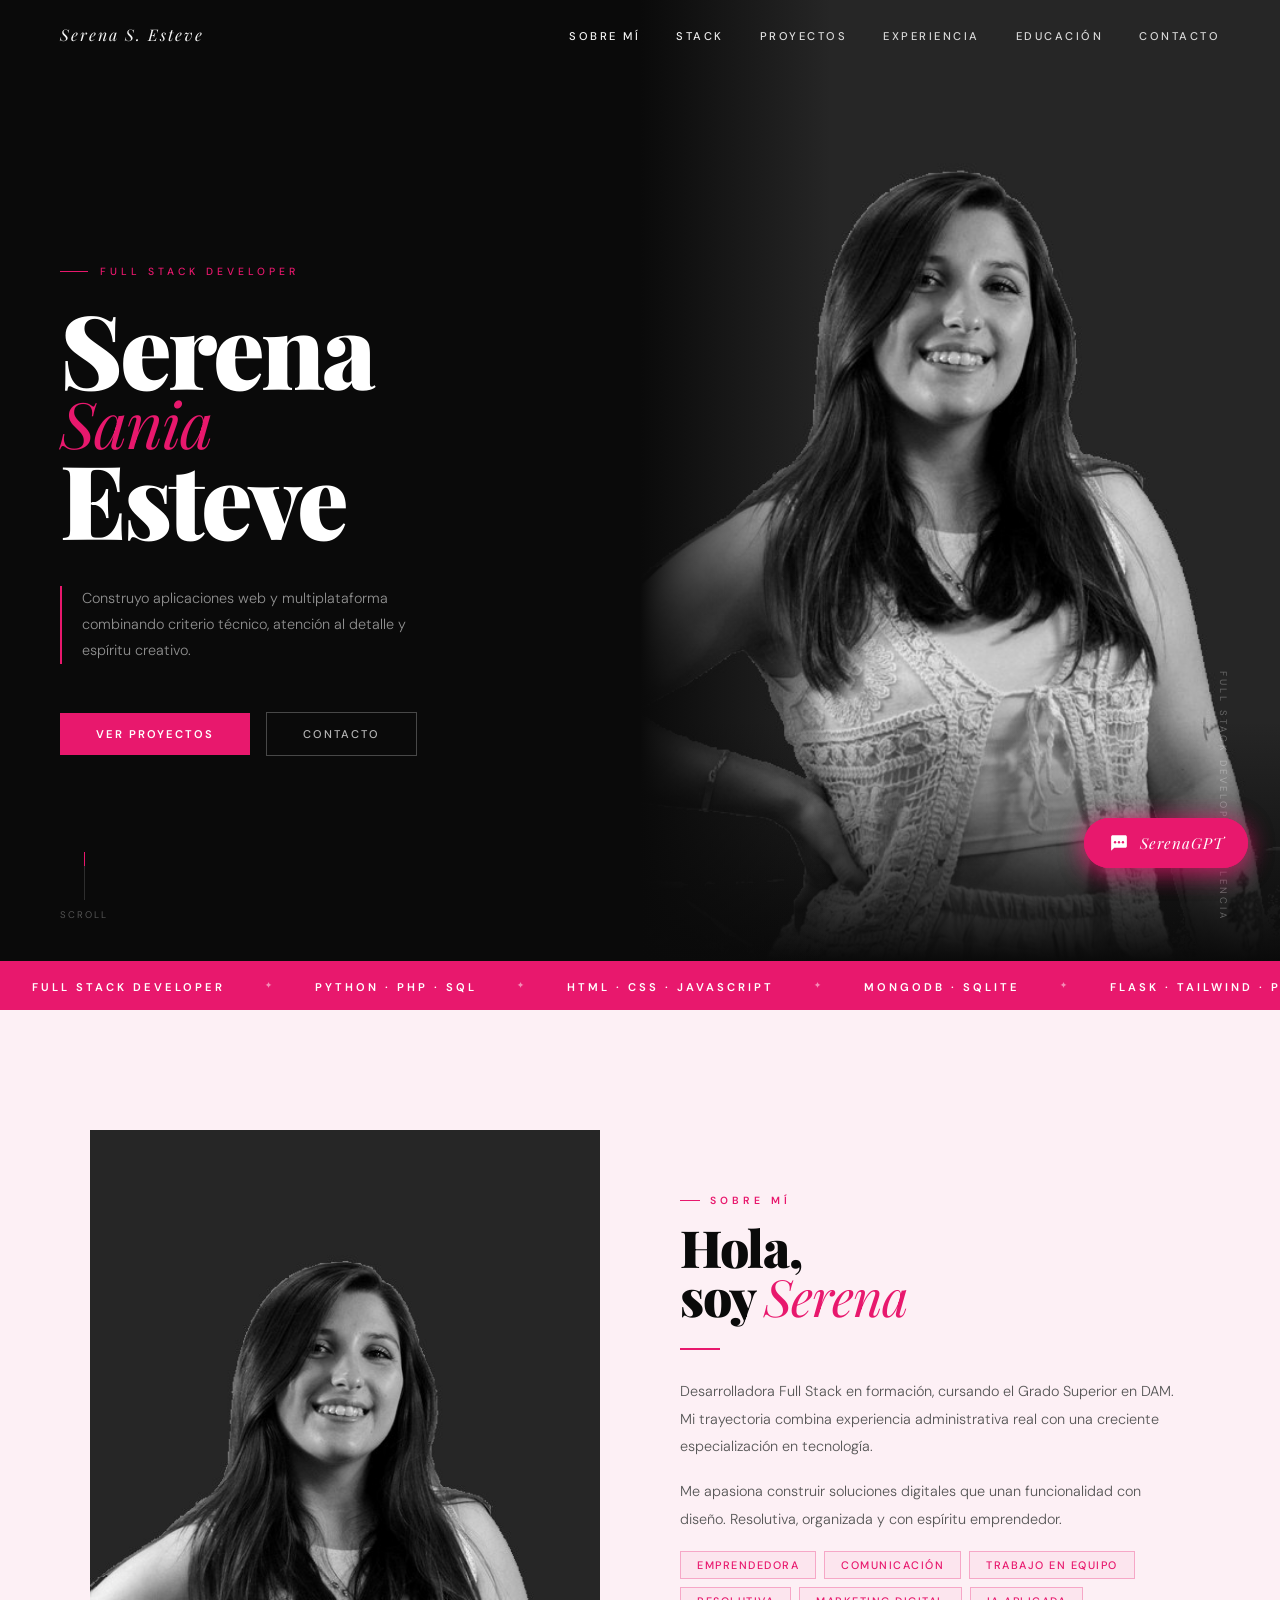
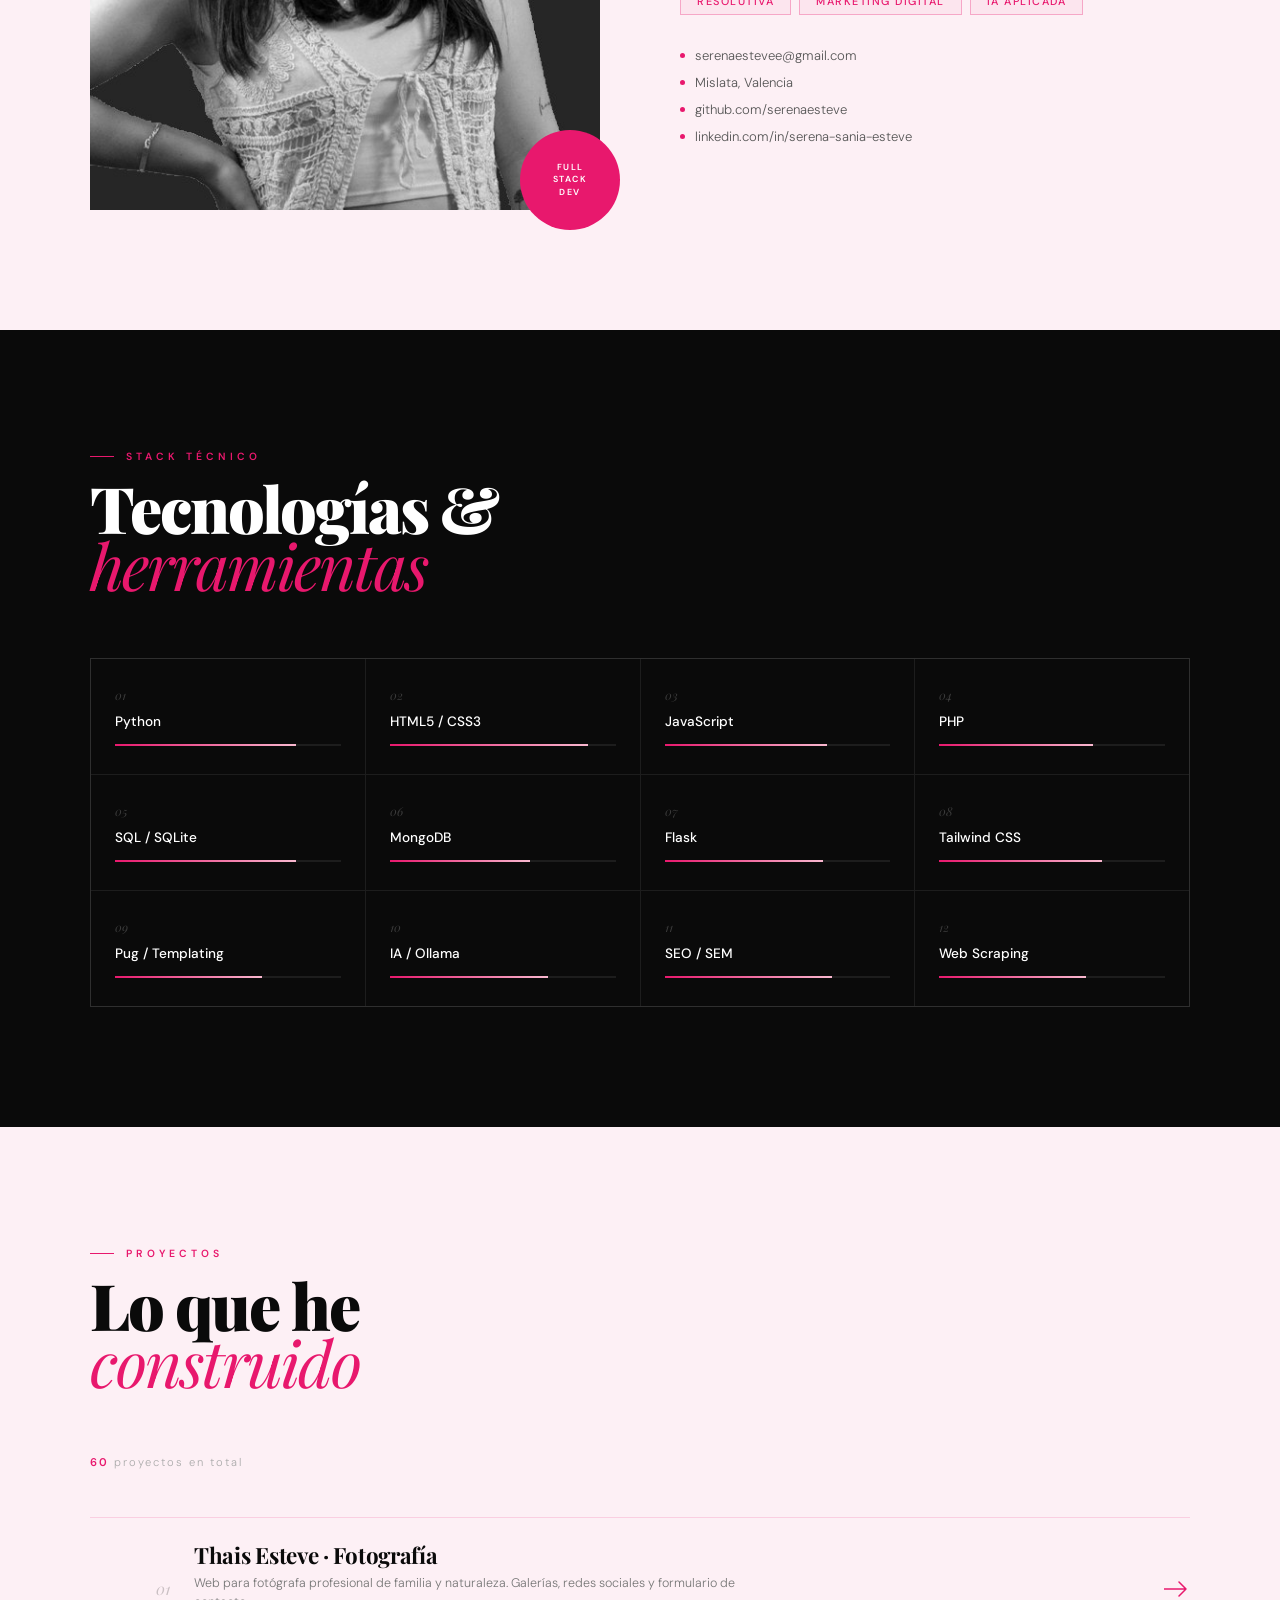
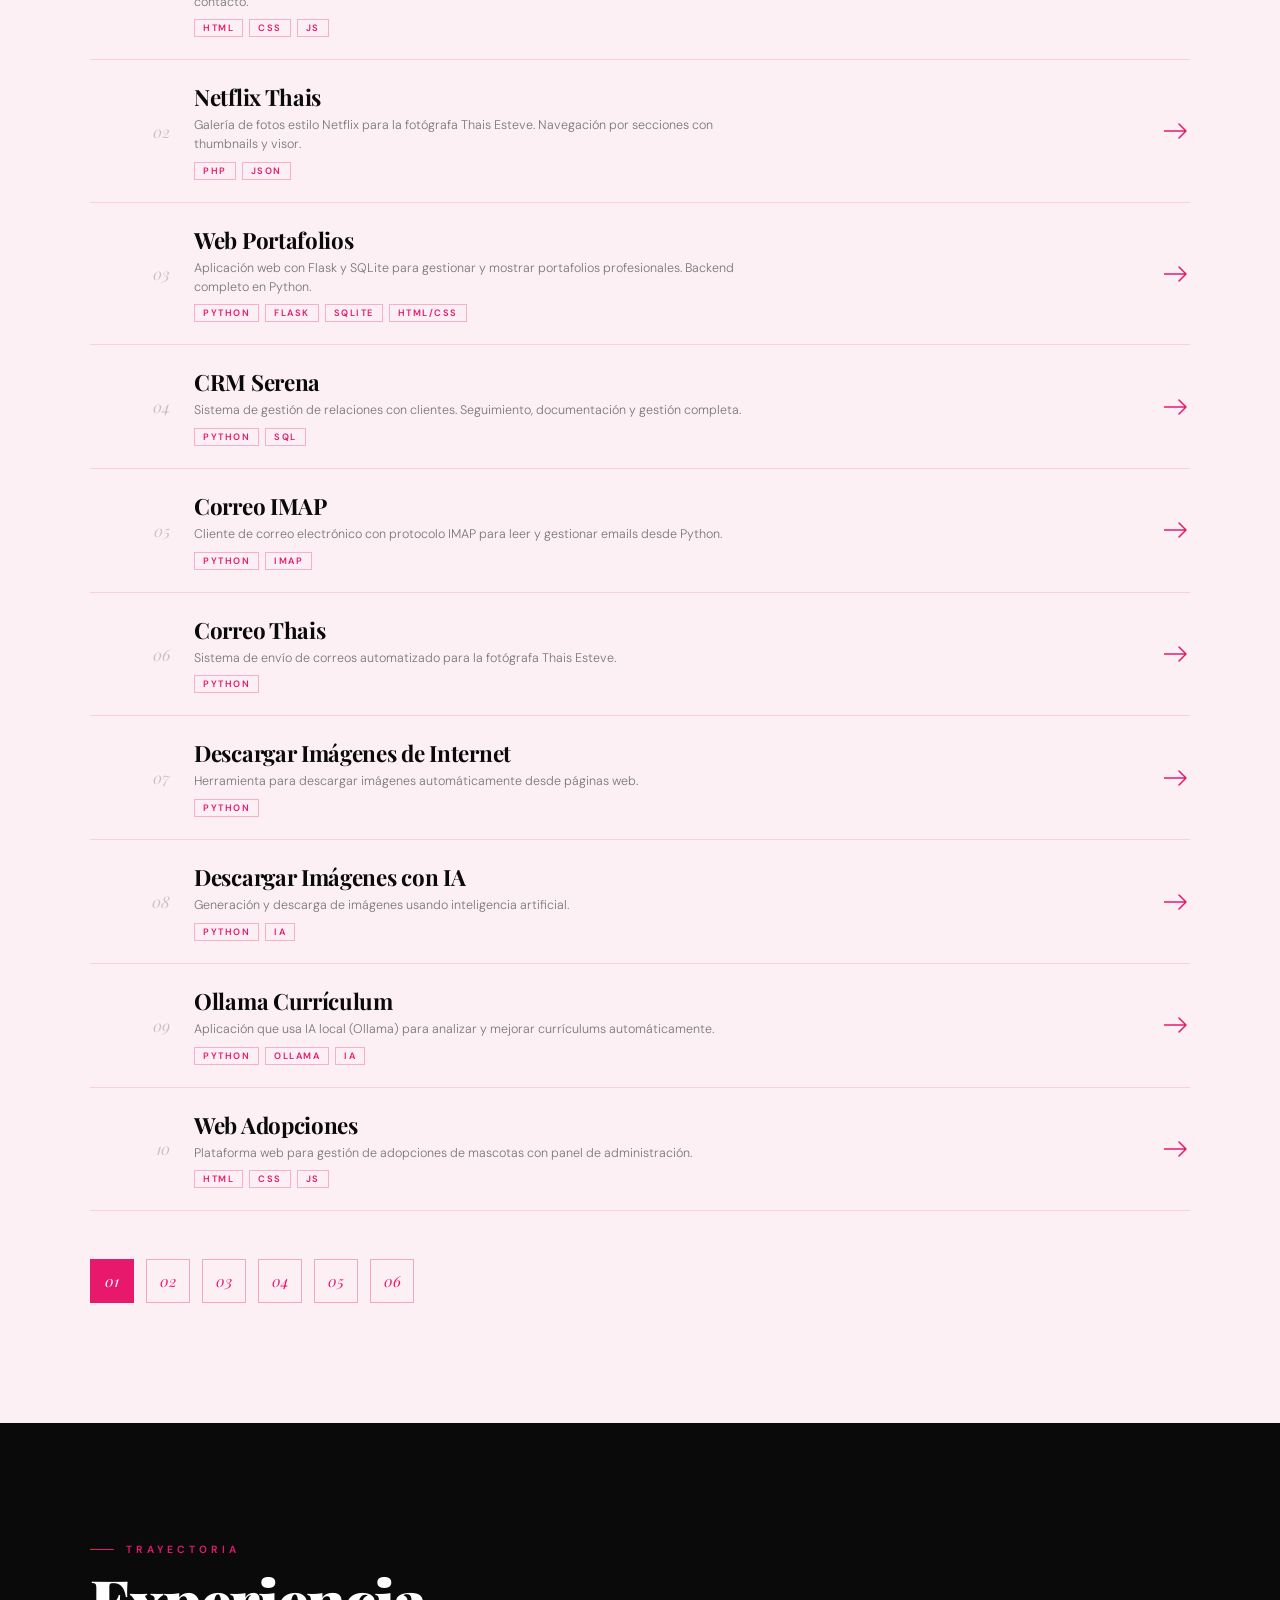
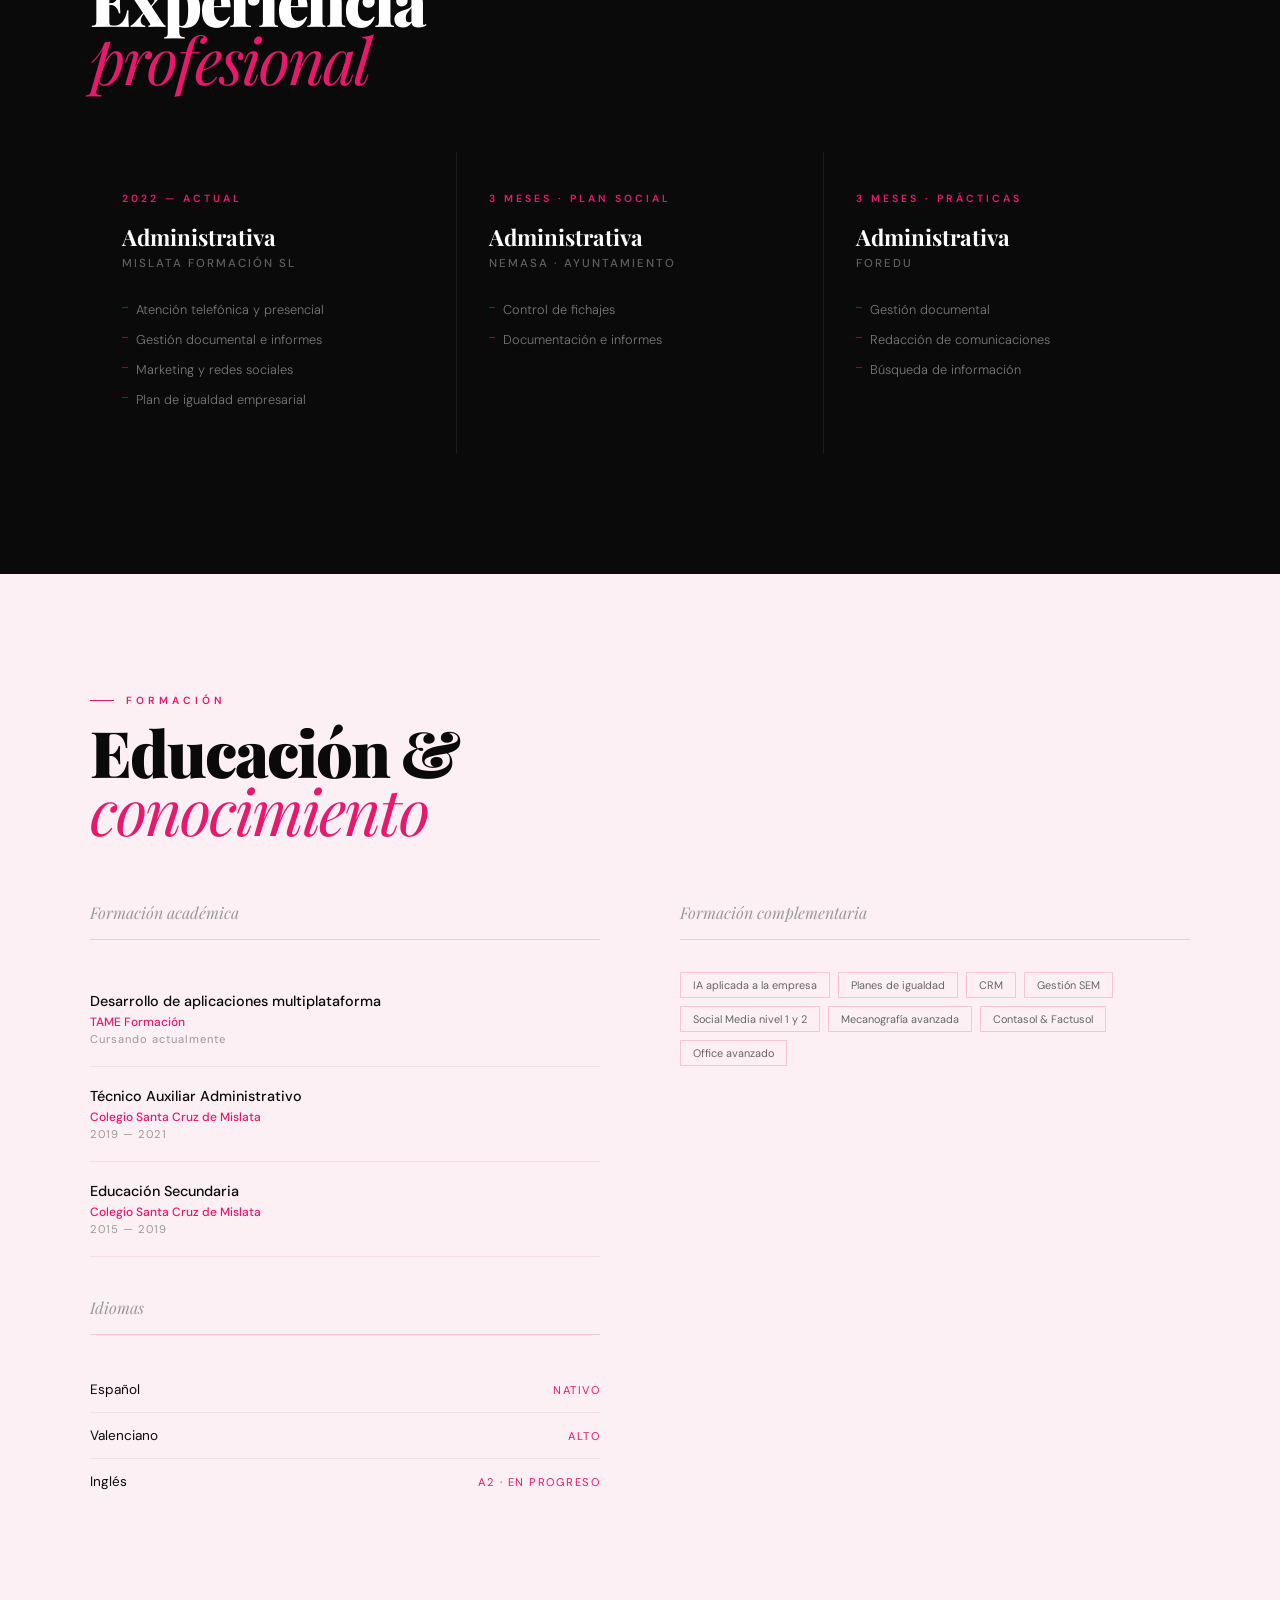
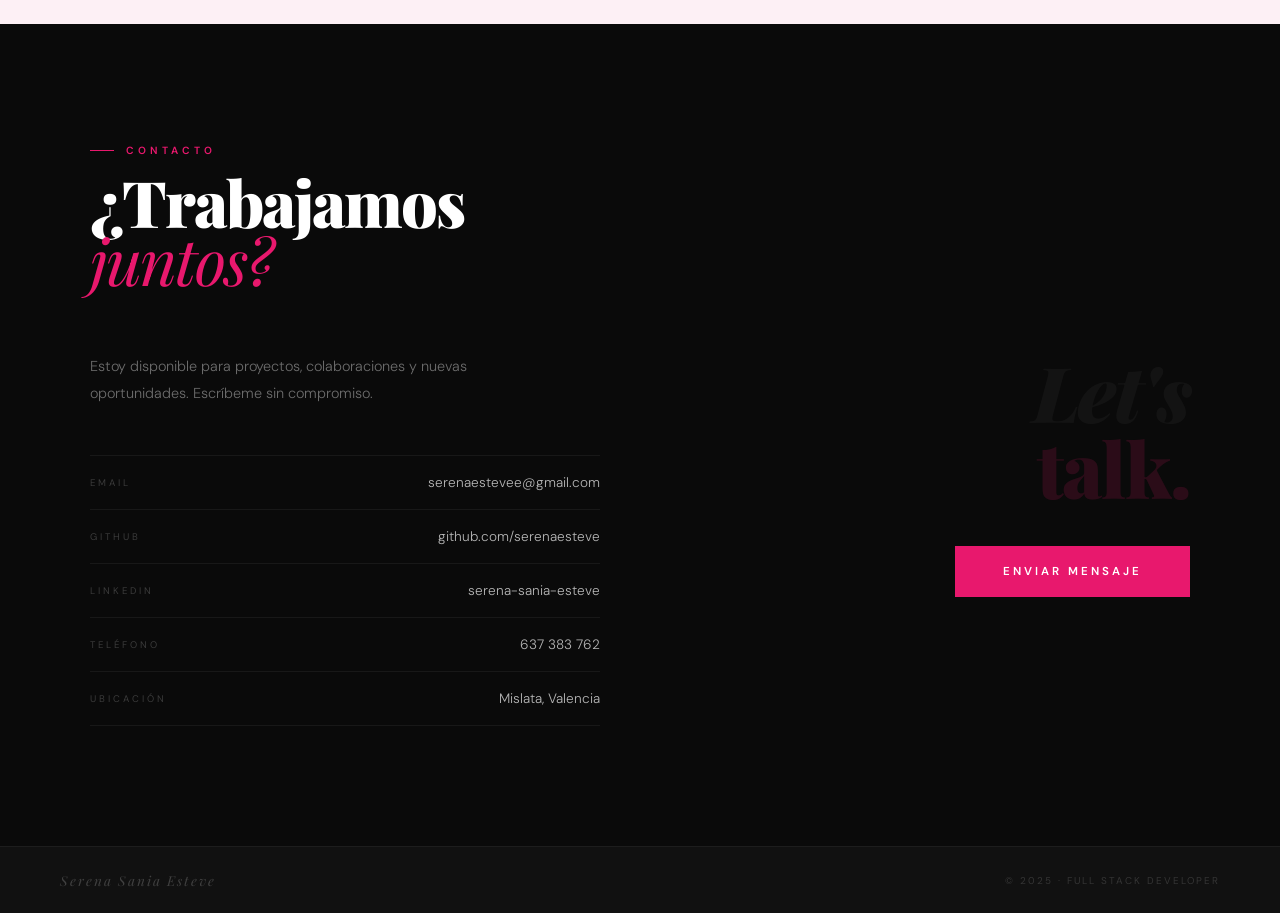
==== commit 83604807: "." ====
--- a/index.html
+++ b/index.html
@@ -266,7 +266,7 @@
       <div class="section-eyebrow" style="color:var(--pink-hot)">Proyectos</div>
       <h2 class="section-title" style="color:var(--black)">Lo que he<br><em>construido</em></h2>
     </div>
-    <p class="proj-count"><span>58</span> proyectos en total</p>
+    <p class="proj-count"><span>60</span> proyectos en total</p>
     <div class="proj-list">
 <div class="proj-page active" id="page-1">
 <a class="proj-row" href="https://serenaesteve.github.io/thais/thais/" target="_blank">
@@ -798,6 +798,24 @@
             <div class="proj-name">Servicio de Mantenimiento de Soluciones IA</div>
             <div class="proj-desc">Servicio de mantenimiento y mejora continua de soluciones de inteligencia artificial implantadas.</div>
             <div class="proj-tags2"><span class="ptag">Python</span><span class="ptag">IA</span><span class="ptag">Flask</span></div>
+          </div>
+          <div class="proj-arrow"><svg width="24" height="16" viewBox="0 0 24 16" fill="none" xmlns="http://www.w3.org/2000/svg"><path d="M0 8H22M22 8L15 1M22 8L15 15" stroke="#E8186D" stroke-width="1.5" stroke-linecap="round" stroke-linejoin="round"/></svg></div>
+        </a>
+        <a class="proj-row" href="https://github.com/serenaesteve/spower" target="_blank">
+          <div class="proj-num">59</div>
+          <div class="proj-body">
+            <div class="proj-name">SPower</div>
+            <div class="proj-desc">Aplicación web desarrollada con Python y Flask.</div>
+            <div class="proj-tags2"><span class="ptag">Python</span><span class="ptag">Flask</span><span class="ptag">SQL</span></div>
+          </div>
+          <div class="proj-arrow"><svg width="24" height="16" viewBox="0 0 24 16" fill="none" xmlns="http://www.w3.org/2000/svg"><path d="M0 8H22M22 8L15 1M22 8L15 15" stroke="#E8186D" stroke-width="1.5" stroke-linecap="round" stroke-linejoin="round"/></svg></div>
+        </a>
+        <a class="proj-row" href="https://github.com/serenaesteve/Rag-Serena-" target="_blank">
+          <div class="proj-num">60</div>
+          <div class="proj-body">
+            <div class="proj-name">RAG Serena</div>
+            <div class="proj-desc">Sistema RAG (Retrieval-Augmented Generation) personalizado con IA local.</div>
+            <div class="proj-tags2"><span class="ptag">Python</span><span class="ptag">IA</span><span class="ptag">RAG</span></div>
           </div>
           <div class="proj-arrow"><svg width="24" height="16" viewBox="0 0 24 16" fill="none" xmlns="http://www.w3.org/2000/svg"><path d="M0 8H22M22 8L15 1M22 8L15 15" stroke="#E8186D" stroke-width="1.5" stroke-linecap="round" stroke-linejoin="round"/></svg></div>
         </a>
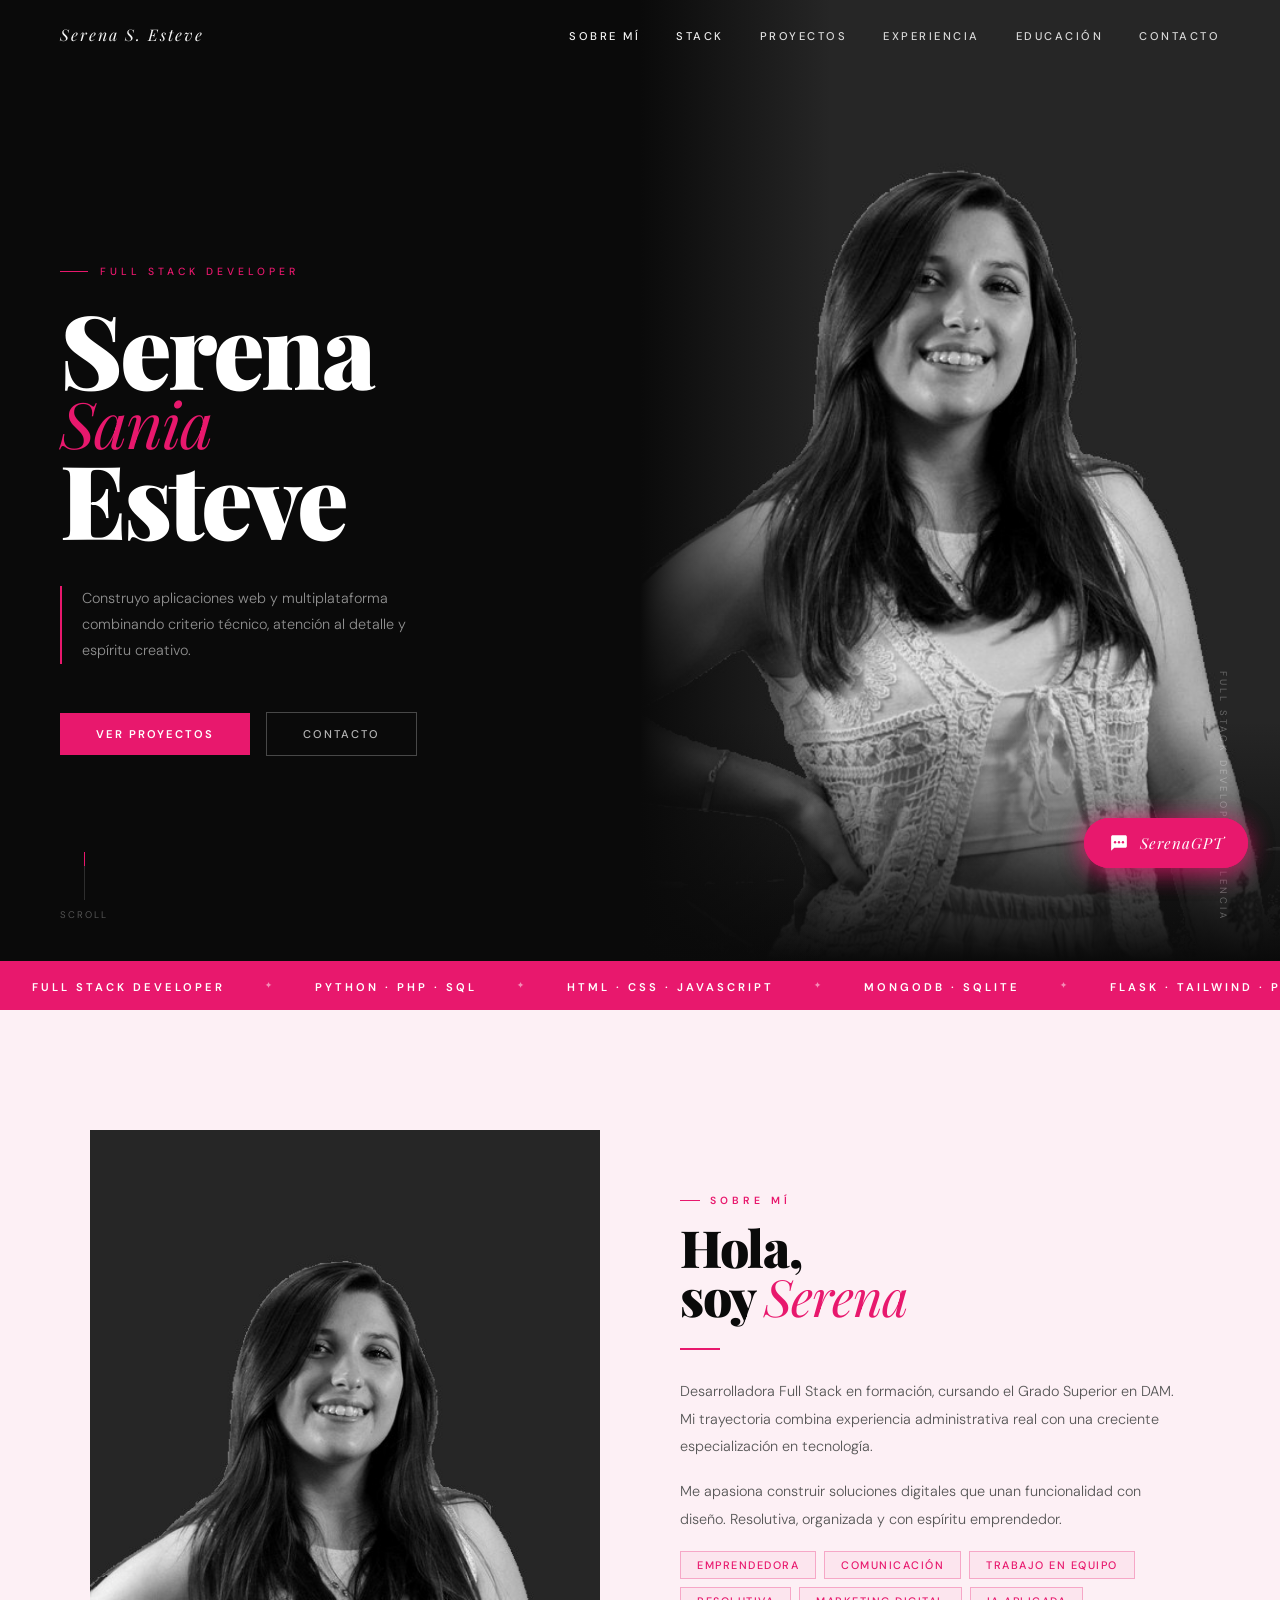
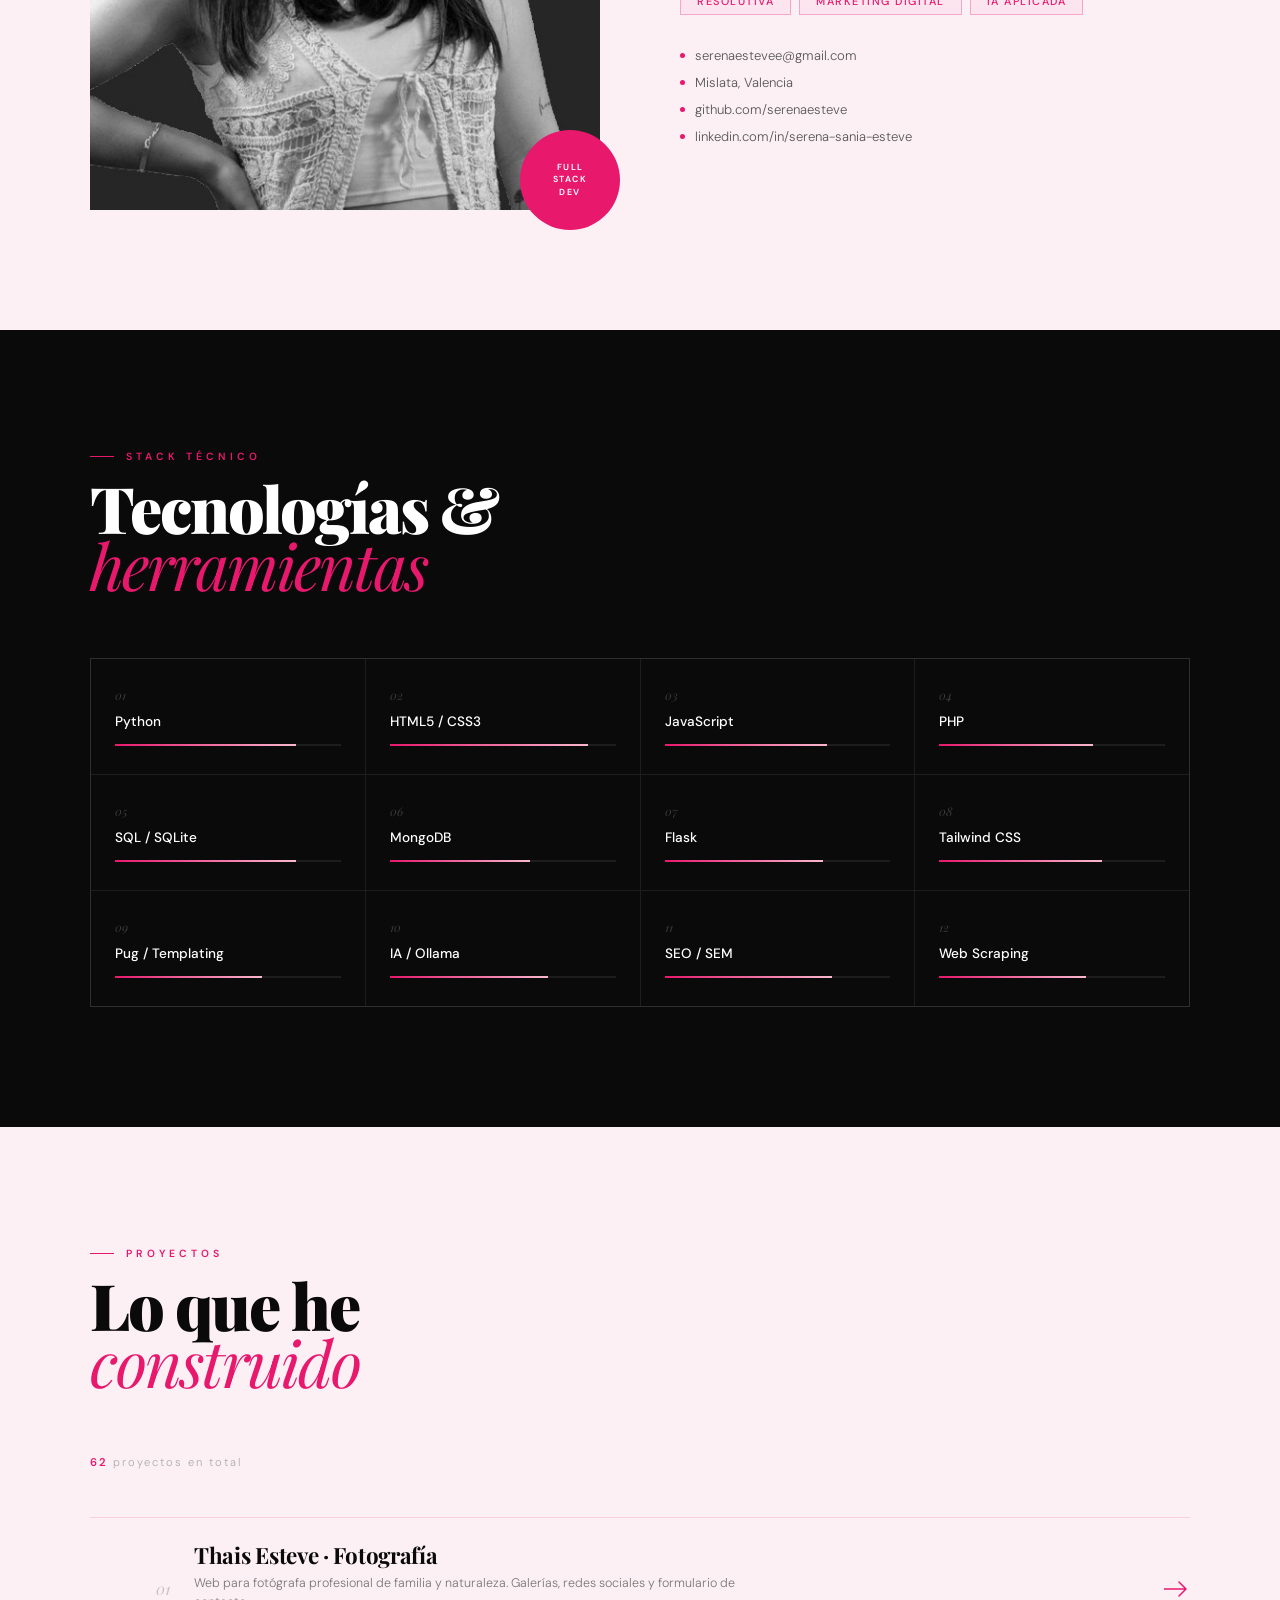
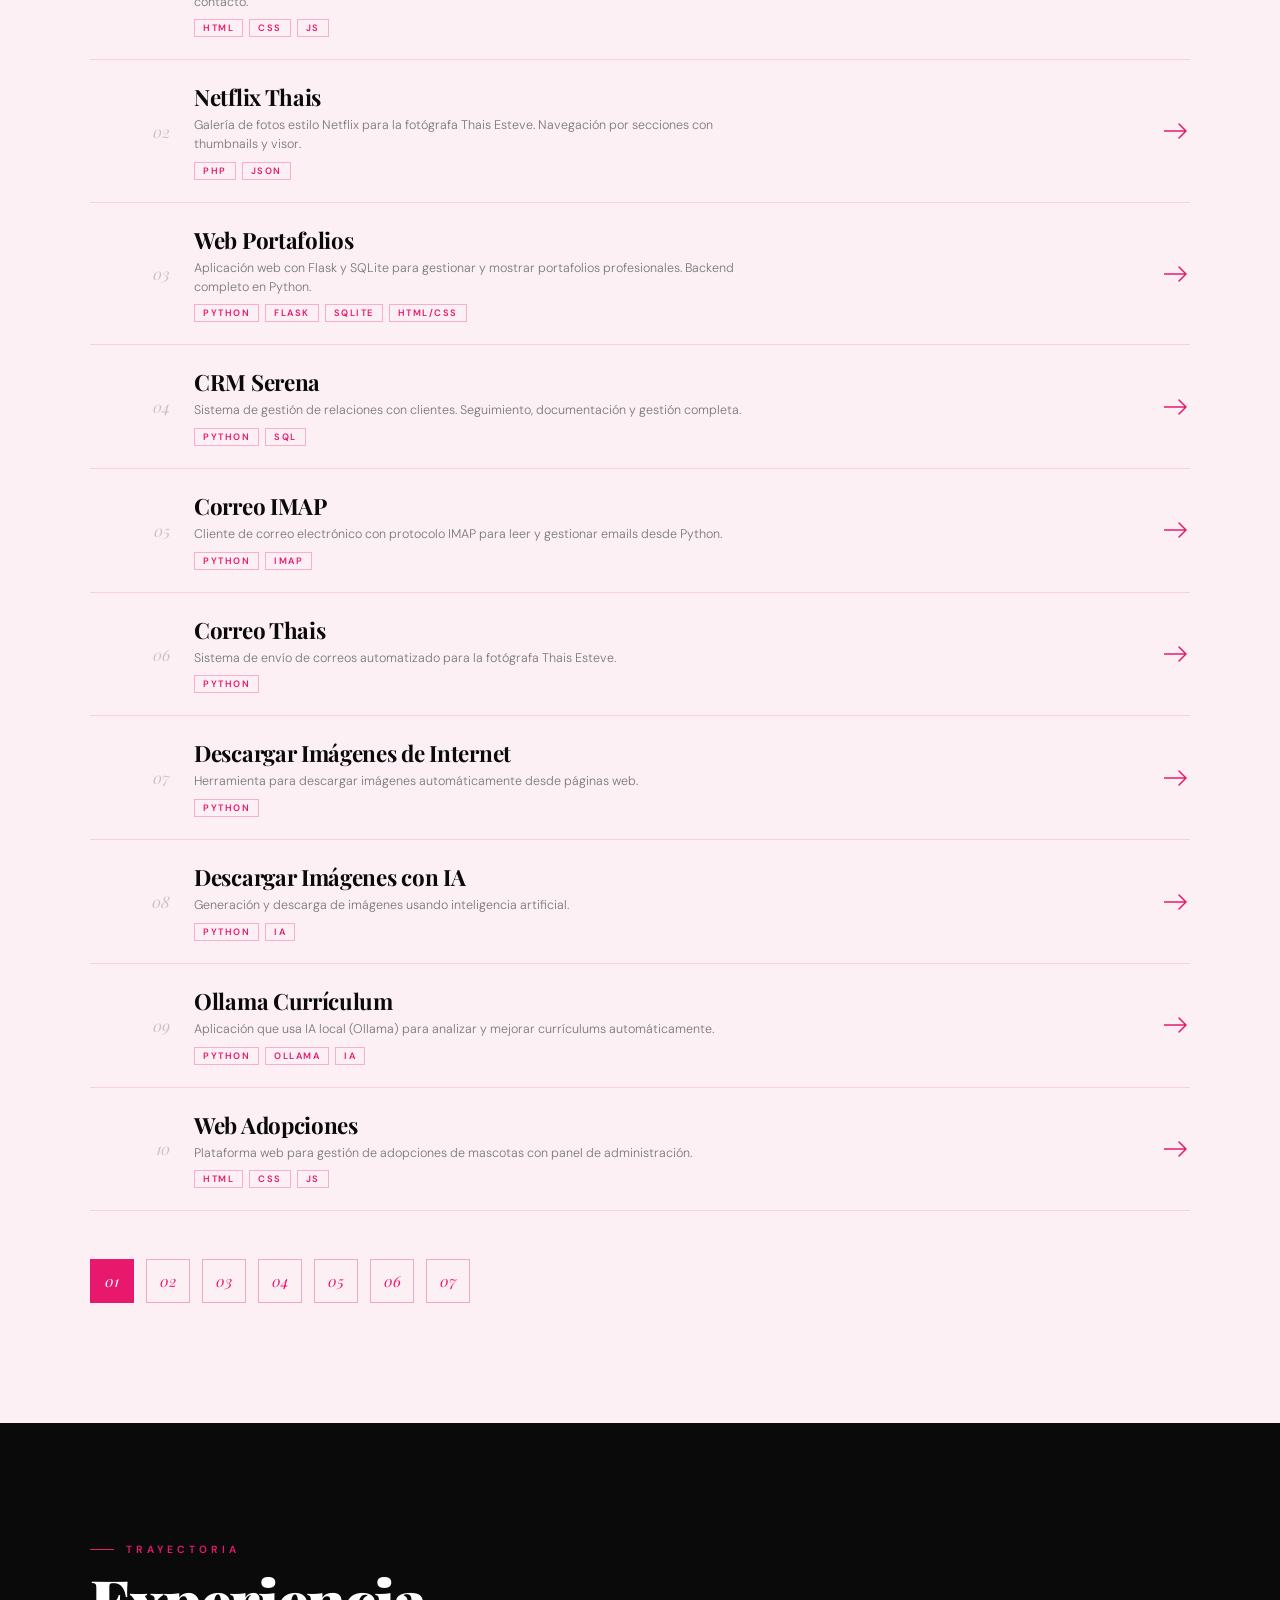
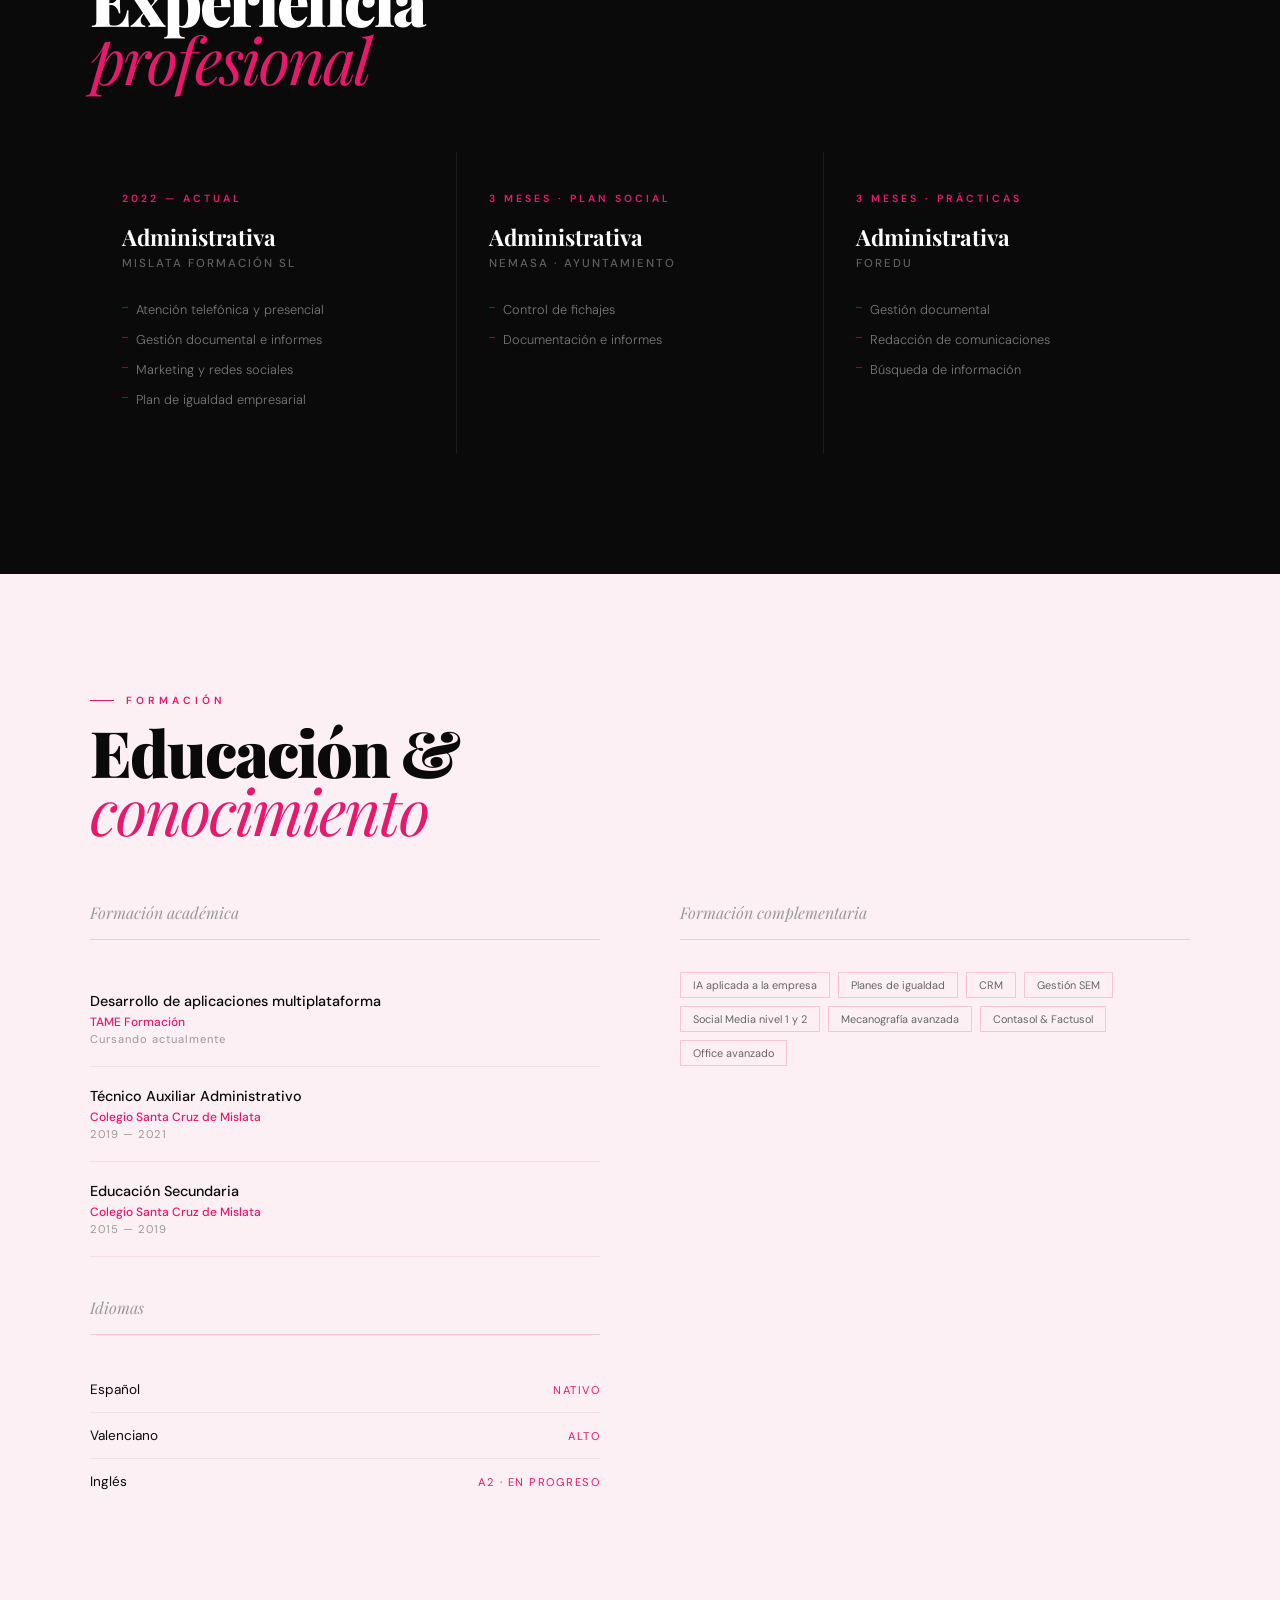
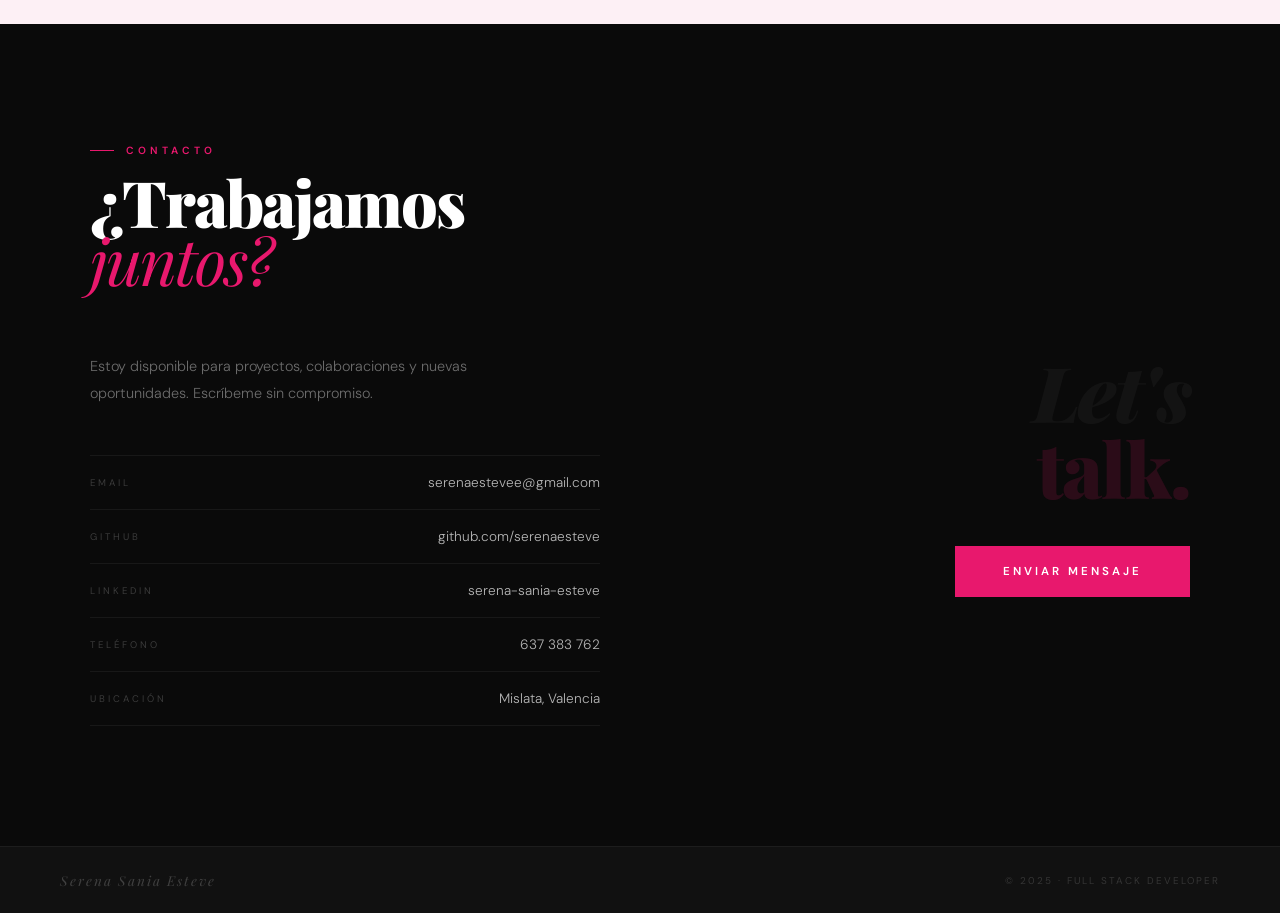
==== commit 581c7a61: "." ====
--- a/index.html
+++ b/index.html
@@ -266,7 +266,7 @@
       <div class="section-eyebrow" style="color:var(--pink-hot)">Proyectos</div>
       <h2 class="section-title" style="color:var(--black)">Lo que he<br><em>construido</em></h2>
     </div>
-    <p class="proj-count"><span>60</span> proyectos en total</p>
+    <p class="proj-count"><span>62</span> proyectos en total</p>
     <div class="proj-list">
 <div class="proj-page active" id="page-1">
 <a class="proj-row" href="https://serenaesteve.github.io/thais/thais/" target="_blank">
@@ -820,7 +820,27 @@
           <div class="proj-arrow"><svg width="24" height="16" viewBox="0 0 24 16" fill="none" xmlns="http://www.w3.org/2000/svg"><path d="M0 8H22M22 8L15 1M22 8L15 15" stroke="#E8186D" stroke-width="1.5" stroke-linecap="round" stroke-linejoin="round"/></svg></div>
         </a>
       </div>
-      <div class="pagination"><button class="pg-btn active" onclick="showPage(1)" id="pg-btn-1">01</button><button class="pg-btn " onclick="showPage(2)" id="pg-btn-2">02</button><button class="pg-btn " onclick="showPage(3)" id="pg-btn-3">03</button><button class="pg-btn " onclick="showPage(4)" id="pg-btn-4">04</button><button class="pg-btn " onclick="showPage(5)" id="pg-btn-5">05</button><button class="pg-btn " onclick="showPage(6)" id="pg-btn-6">06</button></div>
+            <div class="proj-page" id="page-7">
+        <a class="proj-row" href="https://github.com/serenaesteve/Carta-digital-con-IA-para-restaurantes" target="_blank">
+          <div class="proj-num">61</div>
+          <div class="proj-body">
+            <div class="proj-name">Carta Digital con IA para Restaurantes</div>
+            <div class="proj-desc">Carta digital interactiva con IA para restaurantes, con recomendaciones personalizadas.</div>
+            <div class="proj-tags2"><span class="ptag">Python</span><span class="ptag">IA</span><span class="ptag">Flask</span></div>
+          </div>
+          <div class="proj-arrow"><svg width="24" height="16" viewBox="0 0 24 16" fill="none" xmlns="http://www.w3.org/2000/svg"><path d="M0 8H22M22 8L15 1M22 8L15 15" stroke="#E8186D" stroke-width="1.5" stroke-linecap="round" stroke-linejoin="round"/></svg></div>
+        </a>
+        <a class="proj-row" href="https://github.com/serenaesteve/Plataforma-de-gesti-n-de-candidatos-con-IA" target="_blank">
+          <div class="proj-num">62</div>
+          <div class="proj-body">
+            <div class="proj-name">Plataforma de Gestión de Candidatos con IA</div>
+            <div class="proj-desc">Plataforma para la gestión de candidatos en procesos de selección asistida por IA.</div>
+            <div class="proj-tags2"><span class="ptag">Python</span><span class="ptag">IA</span><span class="ptag">Flask</span></div>
+          </div>
+          <div class="proj-arrow"><svg width="24" height="16" viewBox="0 0 24 16" fill="none" xmlns="http://www.w3.org/2000/svg"><path d="M0 8H22M22 8L15 1M22 8L15 15" stroke="#E8186D" stroke-width="1.5" stroke-linecap="round" stroke-linejoin="round"/></svg></div>
+        </a>
+      </div>
+      <div class="pagination"><button class="pg-btn active" onclick="showPage(1)" id="pg-btn-1">01</button><button class="pg-btn " onclick="showPage(2)" id="pg-btn-2">02</button><button class="pg-btn " onclick="showPage(3)" id="pg-btn-3">03</button><button class="pg-btn " onclick="showPage(4)" id="pg-btn-4">04</button><button class="pg-btn " onclick="showPage(5)" id="pg-btn-5">05</button><button class="pg-btn " onclick="showPage(6)" id="pg-btn-6">06</button><button class="pg-btn " onclick="showPage(7)" id="pg-btn-7">07</button></div>
 </div>
 </section>
 <section id="experiencia">
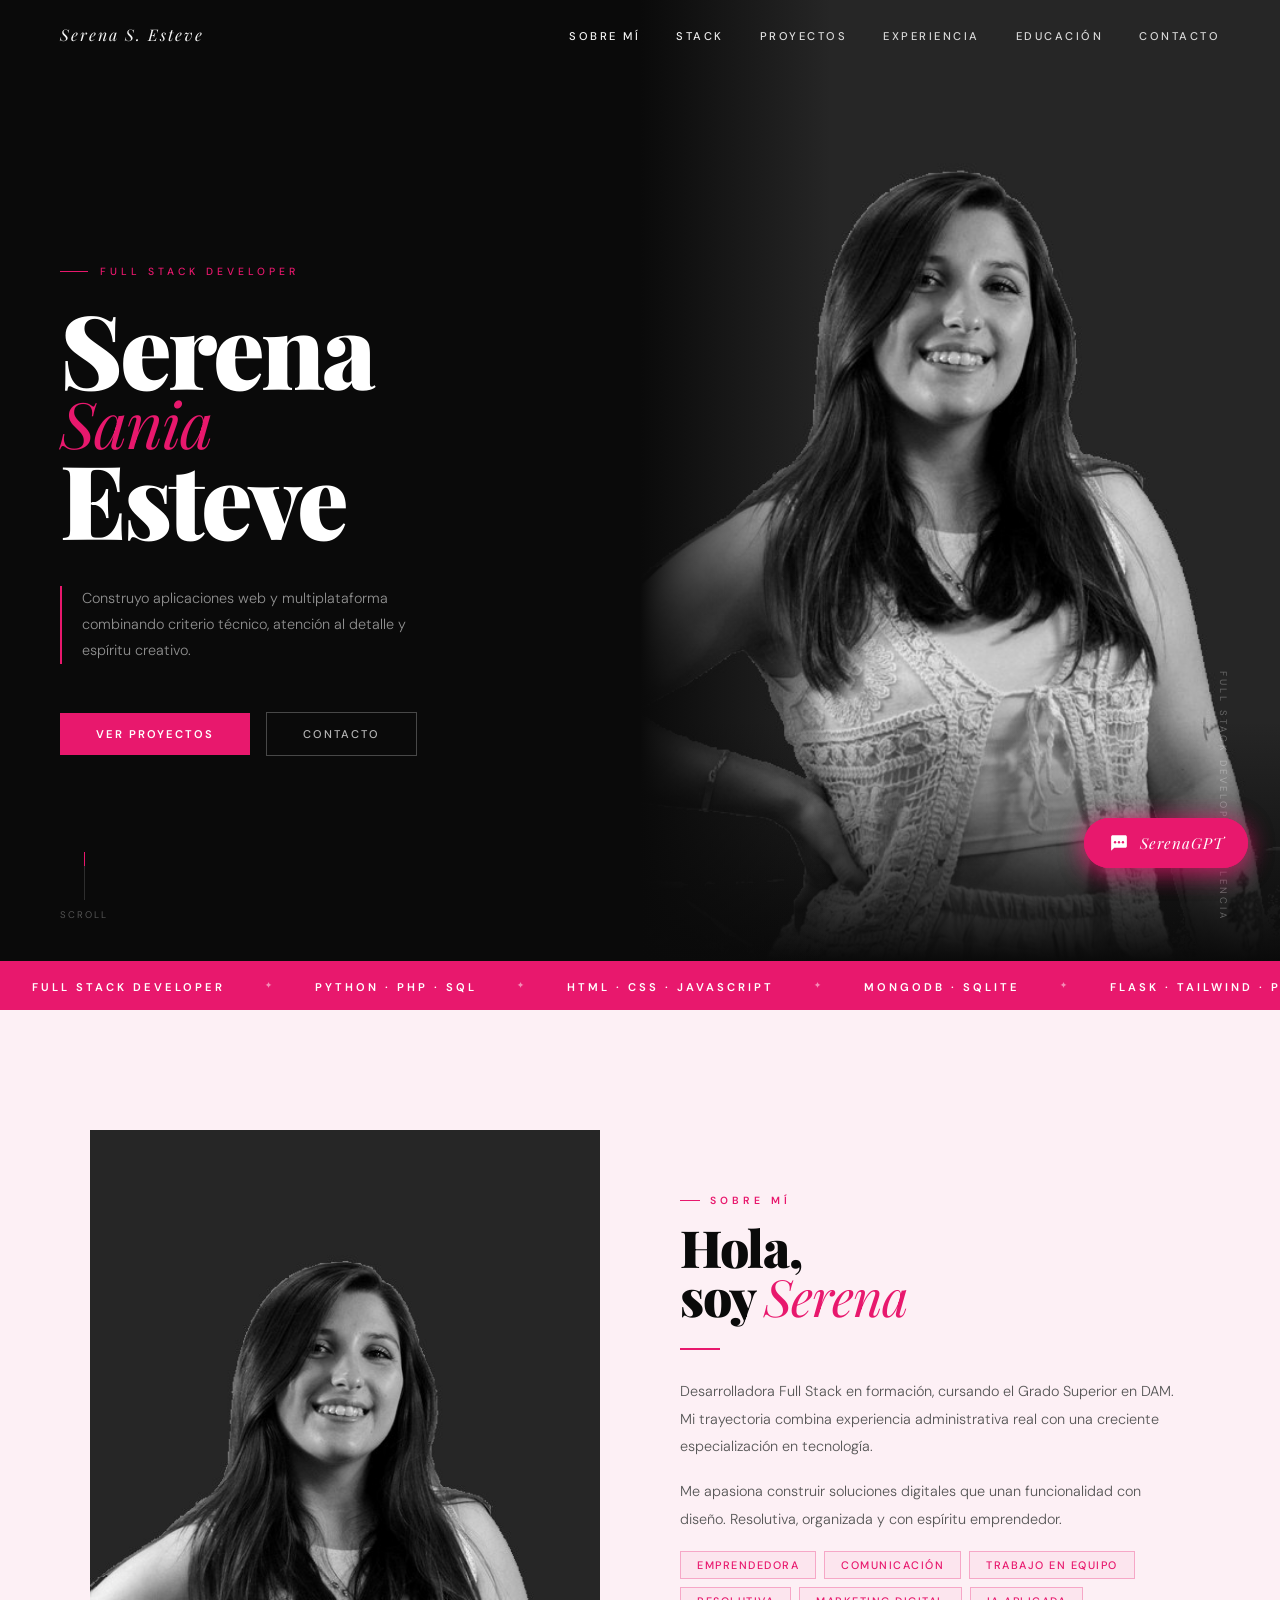
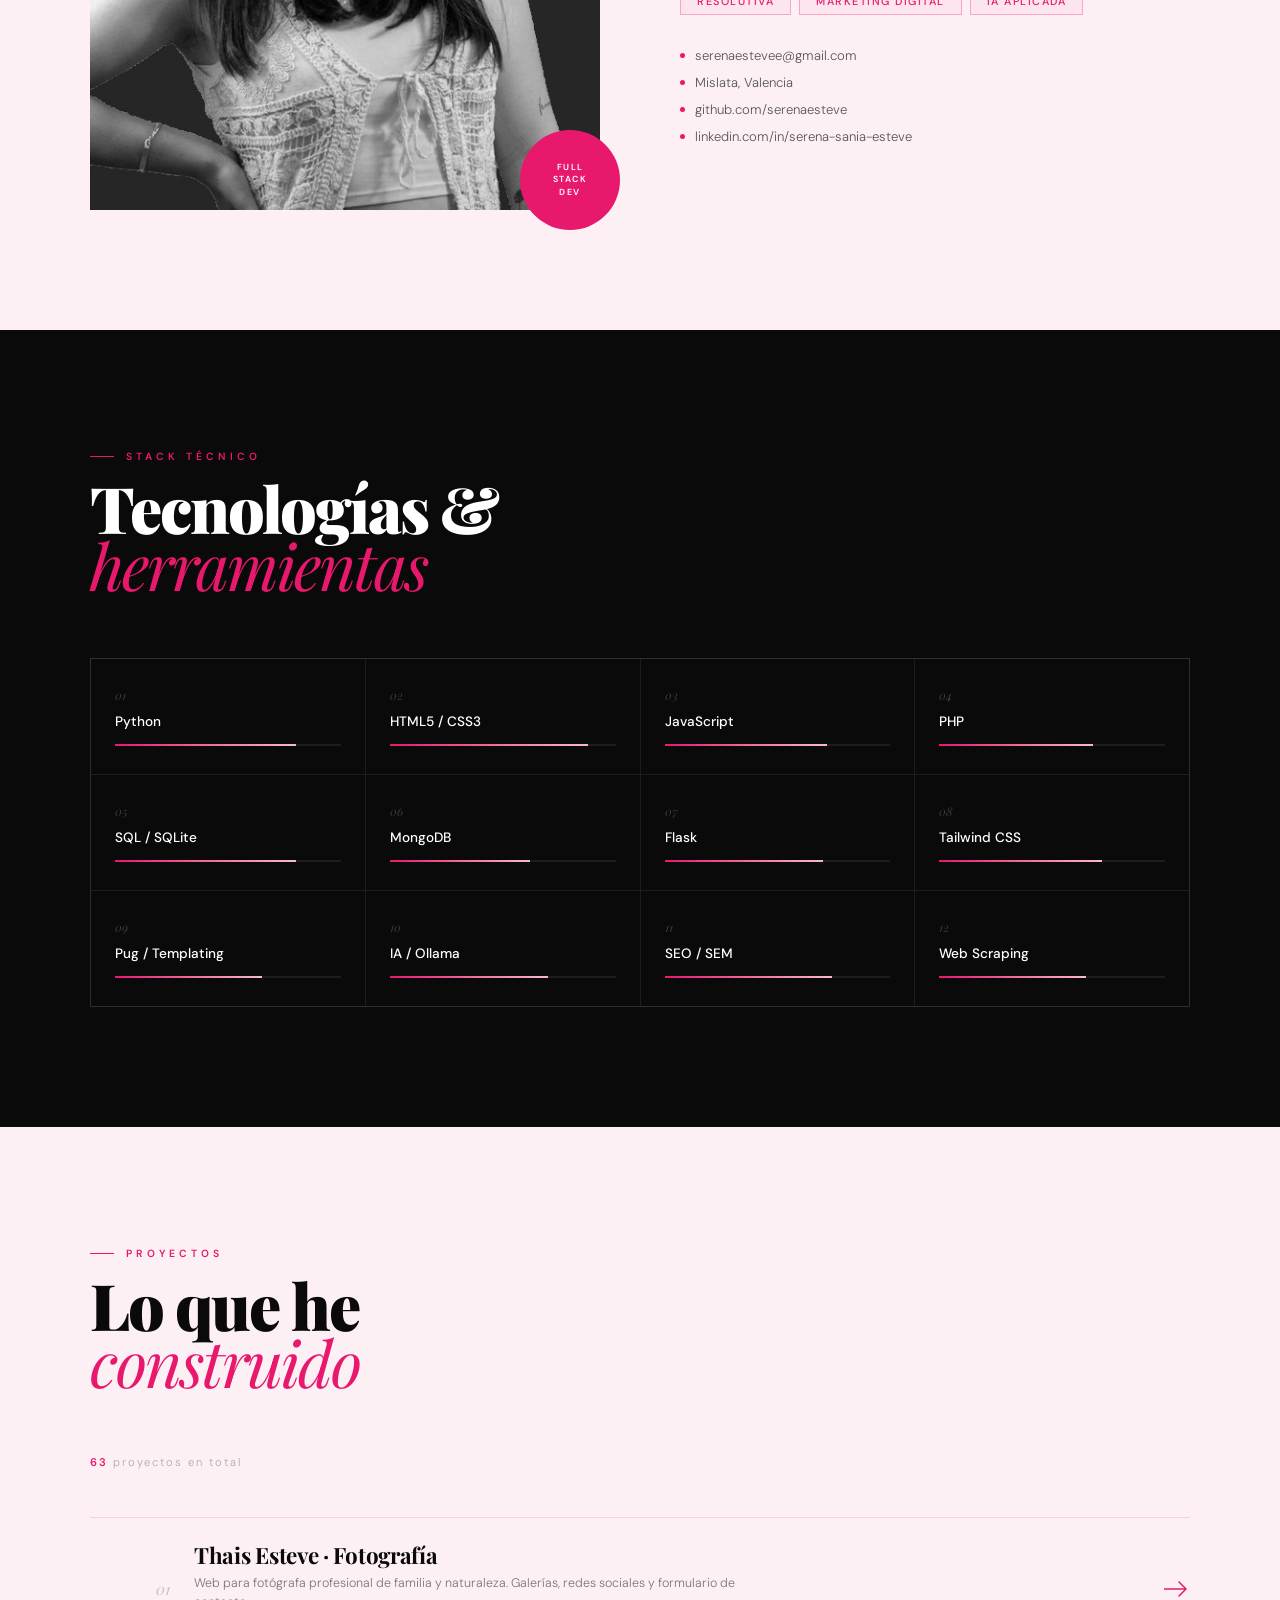
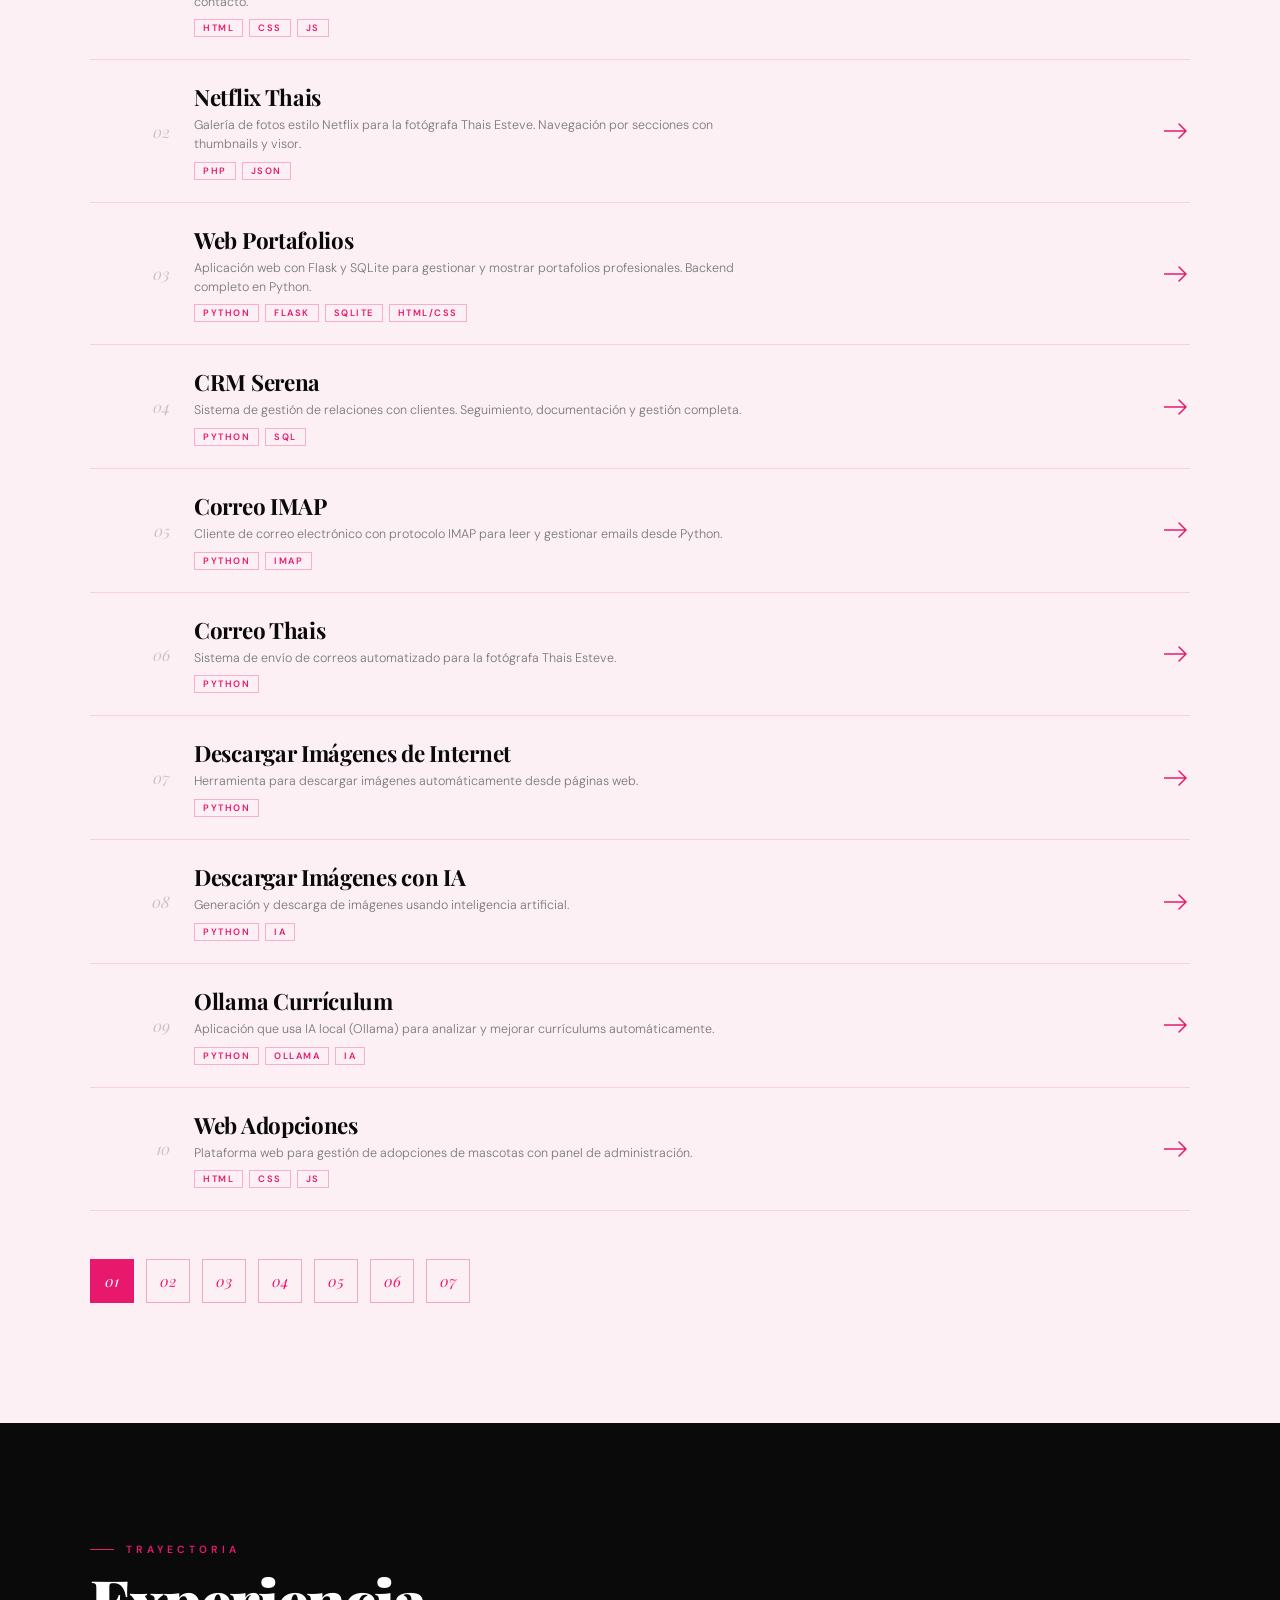
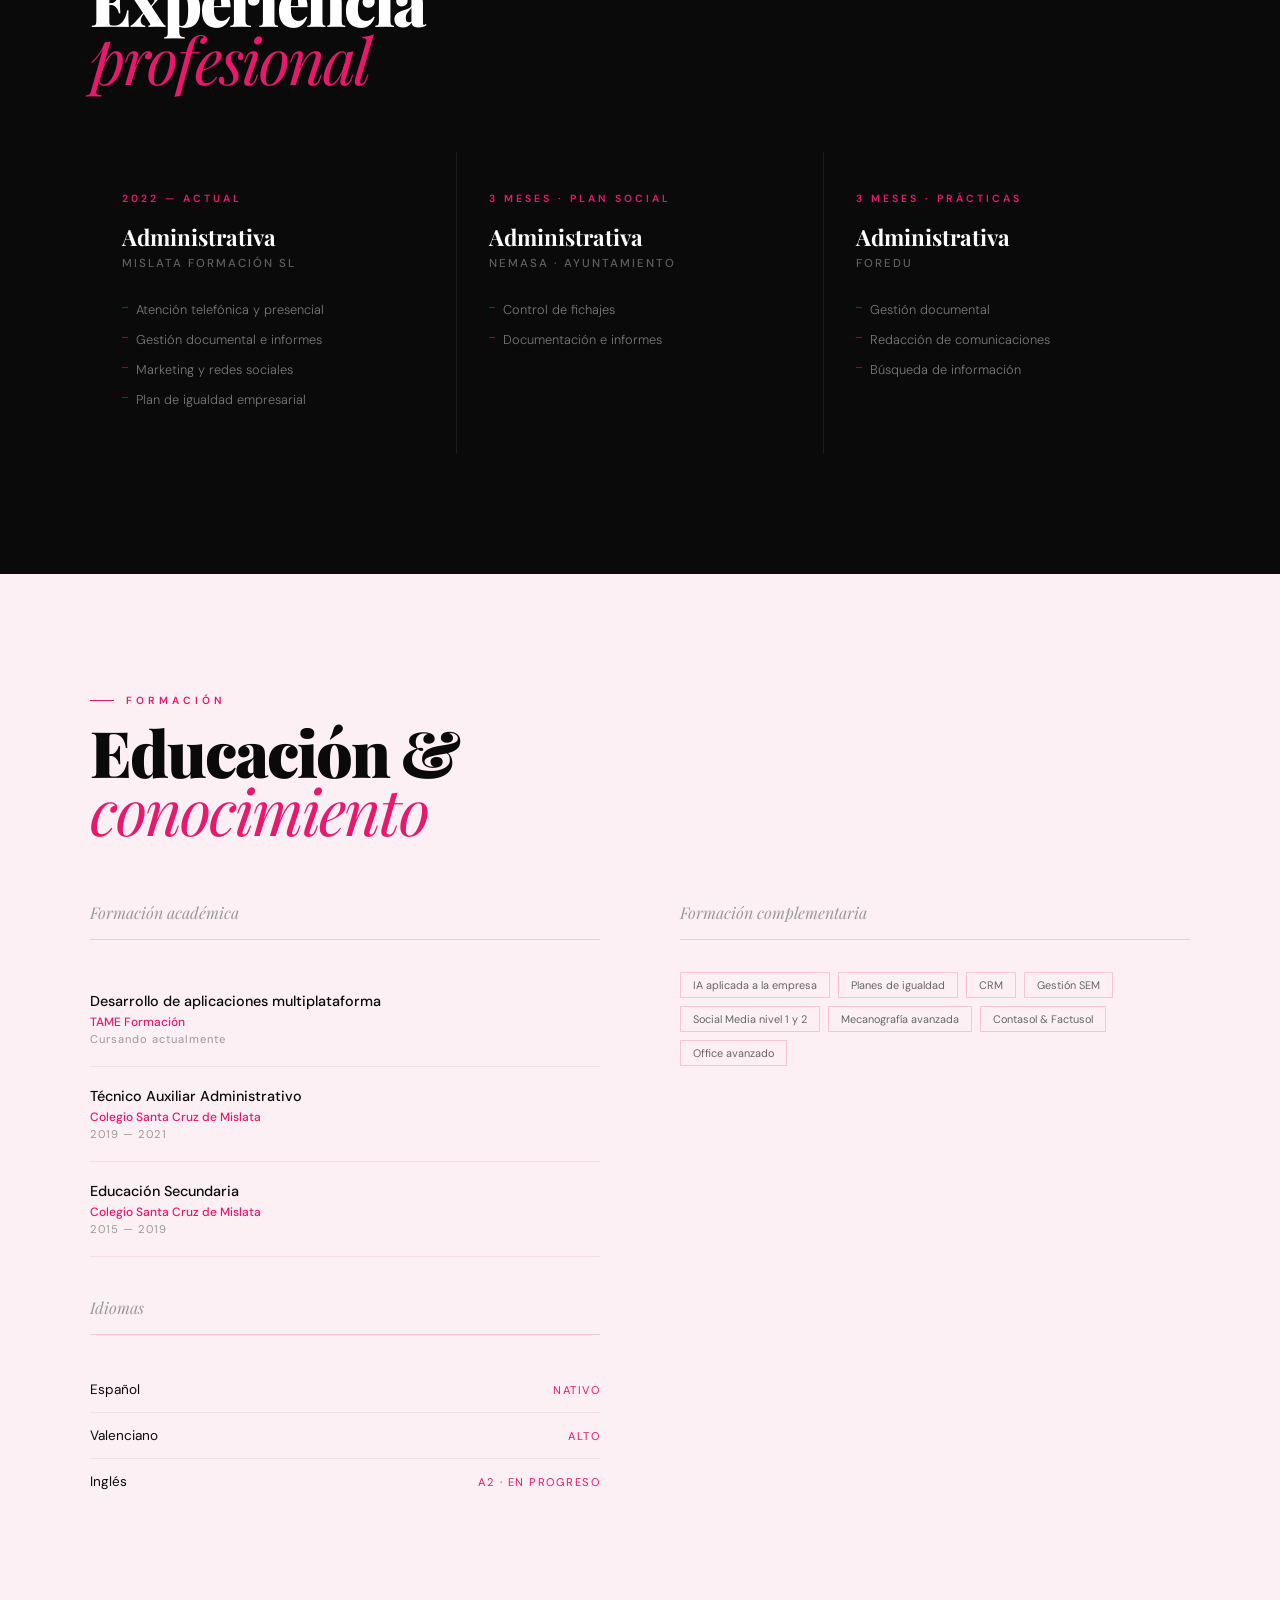
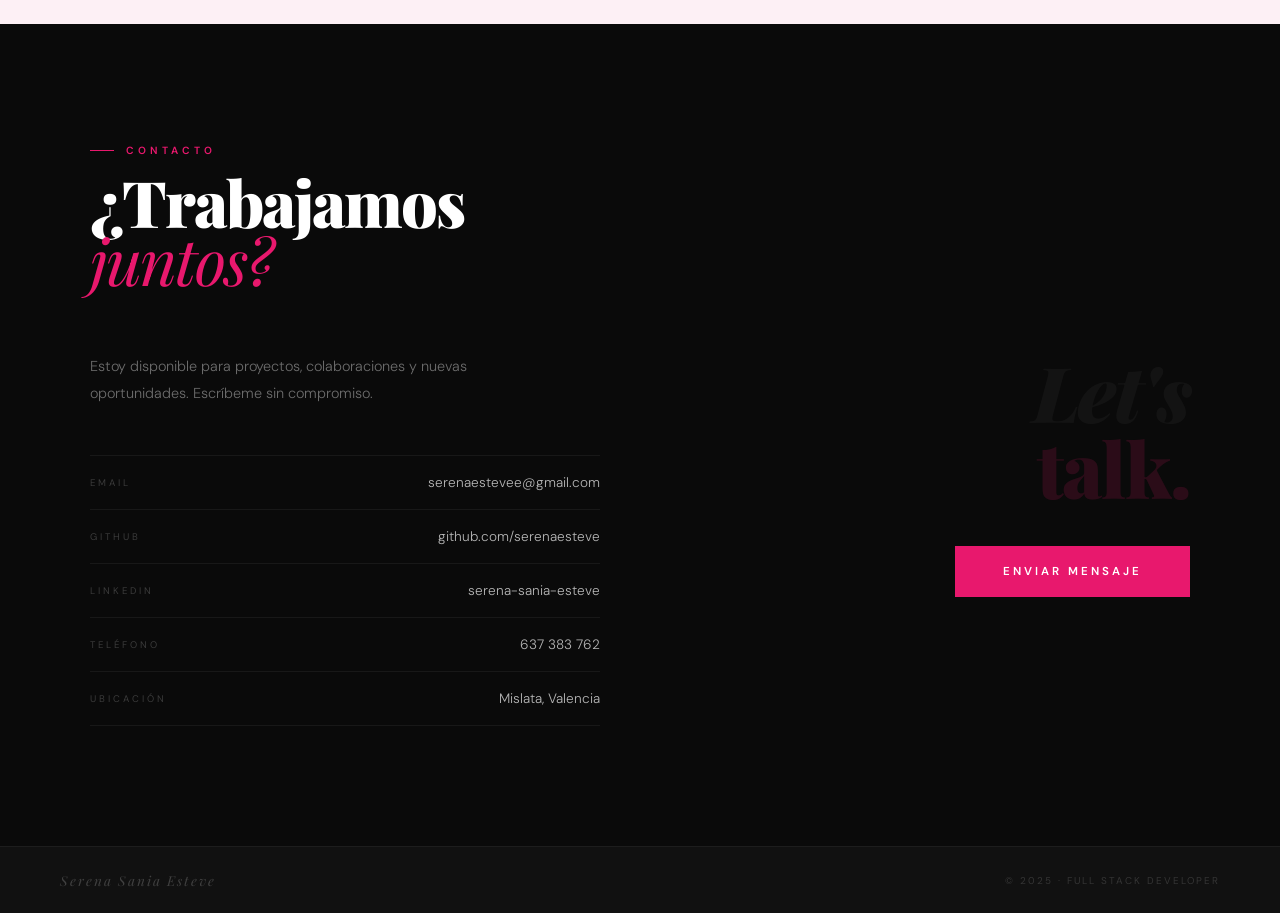
==== commit 8b2d731f: "." ====
--- a/index.html
+++ b/index.html
@@ -266,7 +266,7 @@
       <div class="section-eyebrow" style="color:var(--pink-hot)">Proyectos</div>
       <h2 class="section-title" style="color:var(--black)">Lo que he<br><em>construido</em></h2>
     </div>
-    <p class="proj-count"><span>62</span> proyectos en total</p>
+    <p class="proj-count"><span>63</span> proyectos en total</p>
     <div class="proj-list">
 <div class="proj-page active" id="page-1">
 <a class="proj-row" href="https://serenaesteve.github.io/thais/thais/" target="_blank">
@@ -835,6 +835,15 @@
           <div class="proj-body">
             <div class="proj-name">Plataforma de Gestión de Candidatos con IA</div>
             <div class="proj-desc">Plataforma para la gestión de candidatos en procesos de selección asistida por IA.</div>
+            <div class="proj-tags2"><span class="ptag">Python</span><span class="ptag">IA</span><span class="ptag">Flask</span></div>
+          </div>
+          <div class="proj-arrow"><svg width="24" height="16" viewBox="0 0 24 16" fill="none" xmlns="http://www.w3.org/2000/svg"><path d="M0 8H22M22 8L15 1M22 8L15 15" stroke="#E8186D" stroke-width="1.5" stroke-linecap="round" stroke-linejoin="round"/></svg></div>
+        </a>
+        <a class="proj-row" href="https://portify.es/" target="_blank">
+          <div class="proj-num">63</div>
+          <div class="proj-body">
+            <div class="proj-name">Portify</div>
+            <div class="proj-desc">Plataforma para crear portfolios profesionales con IA de forma rápida y sencilla.</div>
             <div class="proj-tags2"><span class="ptag">Python</span><span class="ptag">IA</span><span class="ptag">Flask</span></div>
           </div>
           <div class="proj-arrow"><svg width="24" height="16" viewBox="0 0 24 16" fill="none" xmlns="http://www.w3.org/2000/svg"><path d="M0 8H22M22 8L15 1M22 8L15 15" stroke="#E8186D" stroke-width="1.5" stroke-linecap="round" stroke-linejoin="round"/></svg></div>
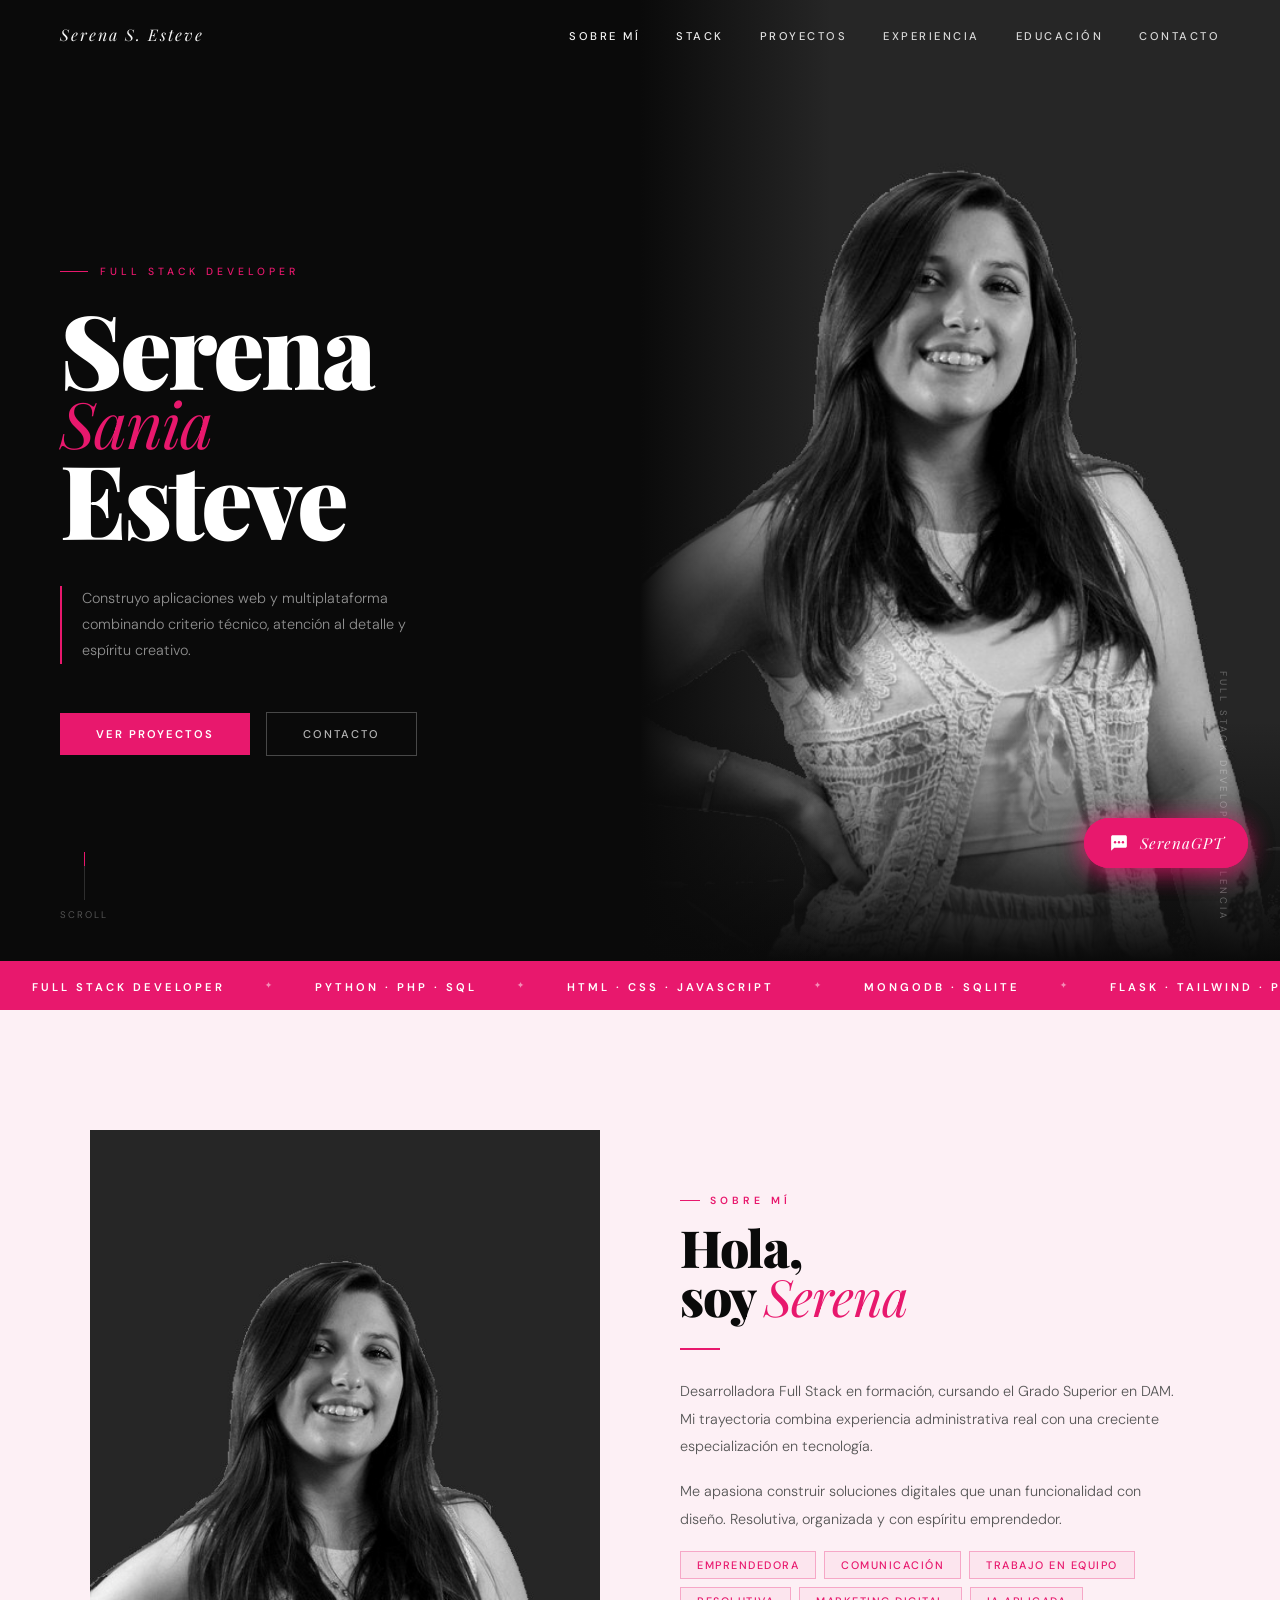
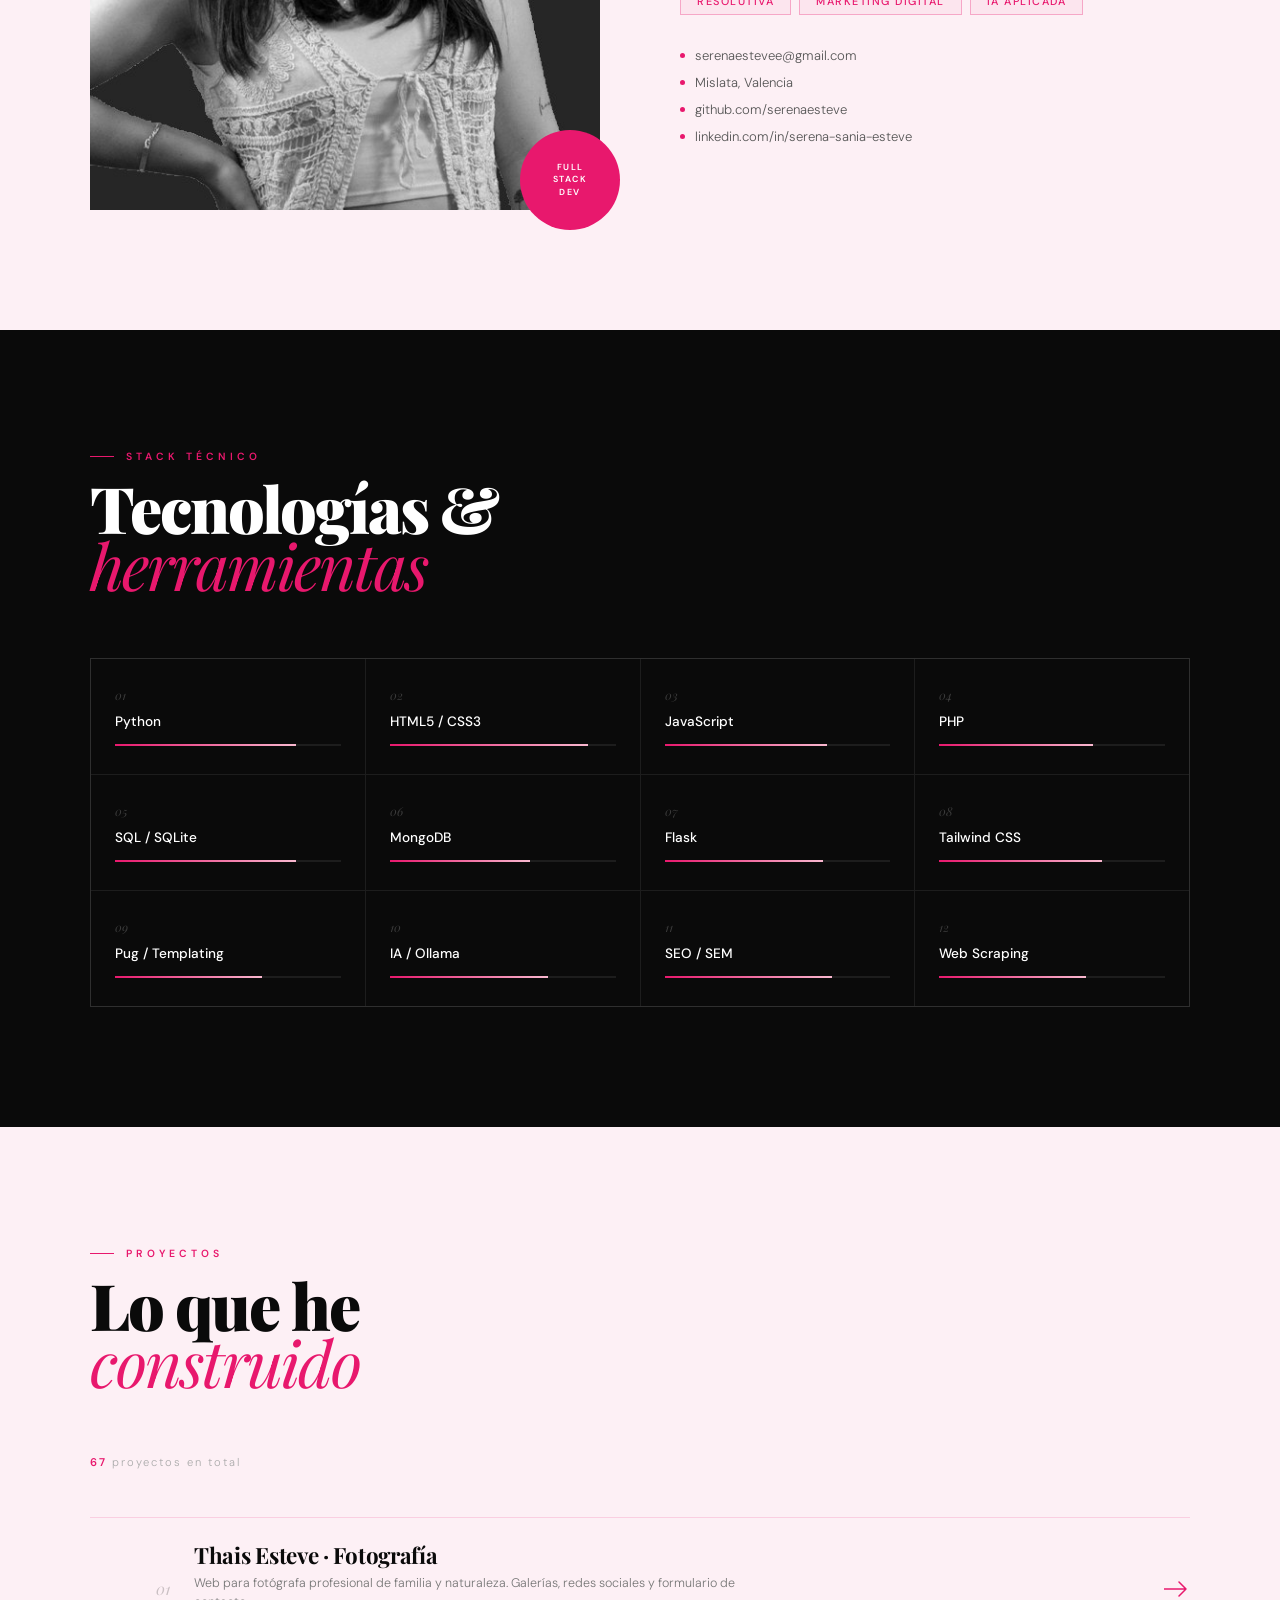
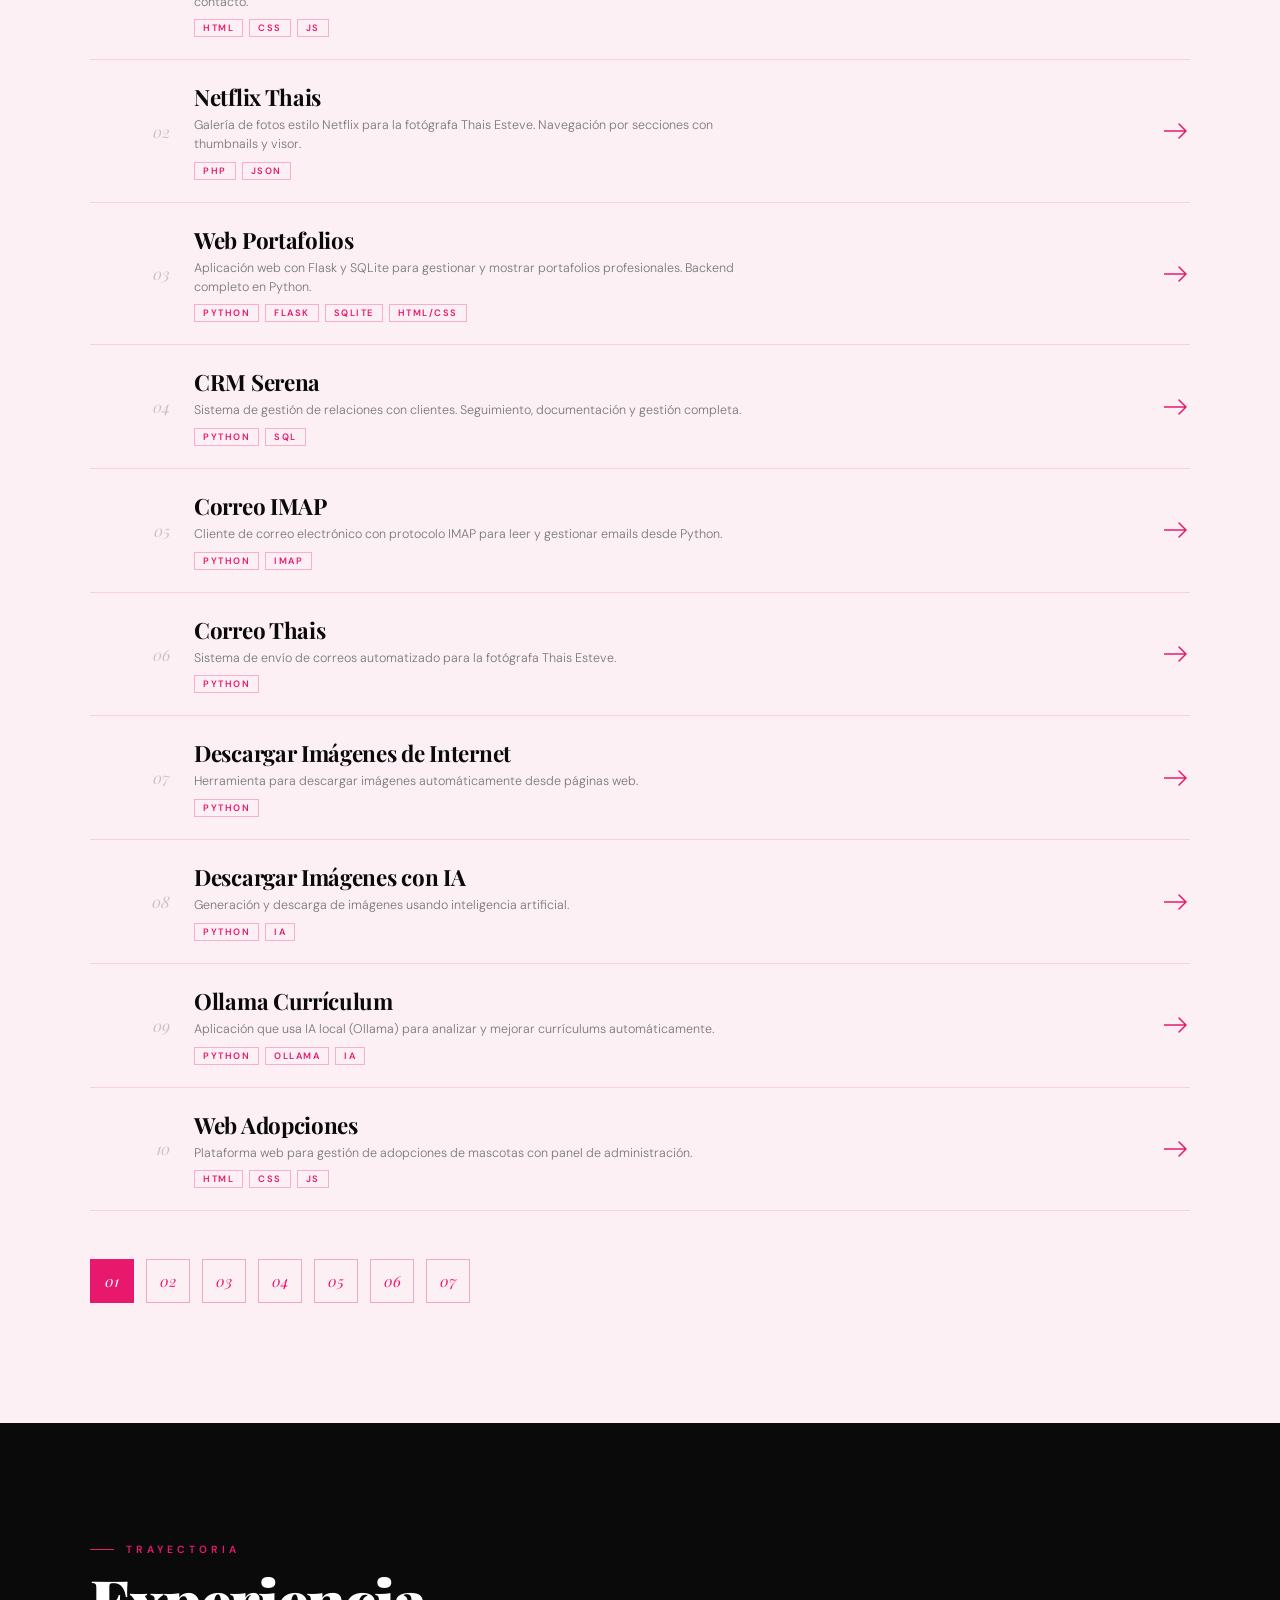
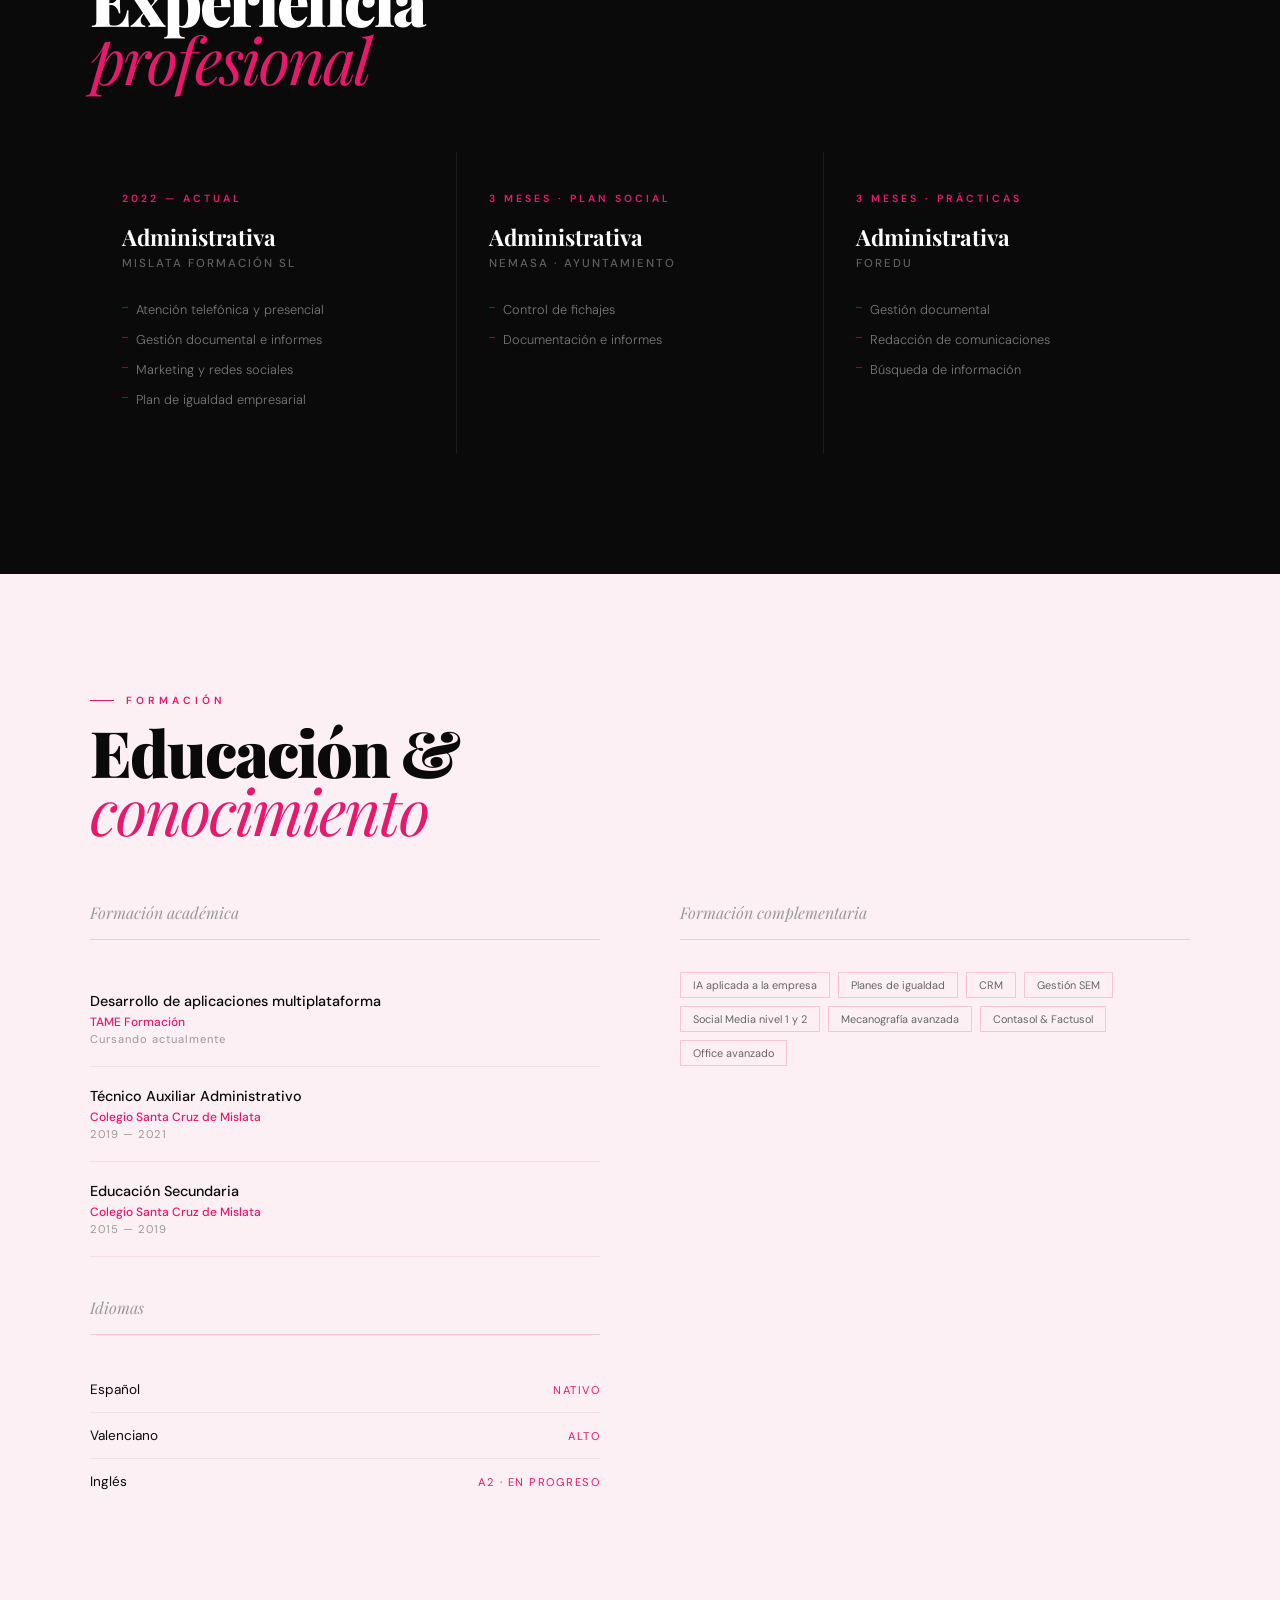
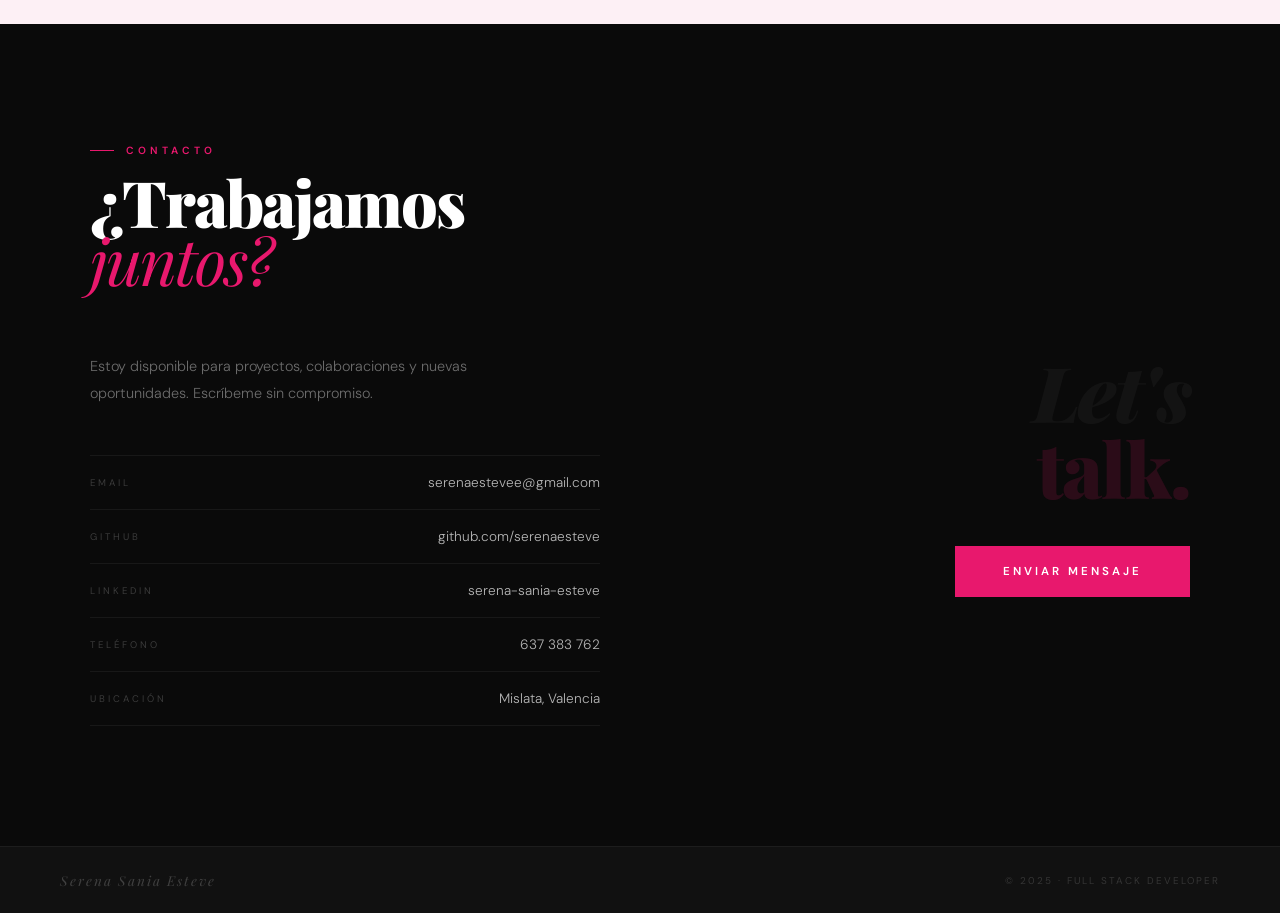
==== commit 4725dd54: "." ====
--- a/index.html
+++ b/index.html
@@ -266,7 +266,7 @@
       <div class="section-eyebrow" style="color:var(--pink-hot)">Proyectos</div>
       <h2 class="section-title" style="color:var(--black)">Lo que he<br><em>construido</em></h2>
     </div>
-    <p class="proj-count"><span>63</span> proyectos en total</p>
+    <p class="proj-count"><span>67</span> proyectos en total</p>
     <div class="proj-list">
 <div class="proj-page active" id="page-1">
 <a class="proj-row" href="https://serenaesteve.github.io/thais/thais/" target="_blank">
@@ -845,6 +845,42 @@
             <div class="proj-name">Portify</div>
             <div class="proj-desc">Plataforma para crear portfolios profesionales con IA de forma rápida y sencilla.</div>
             <div class="proj-tags2"><span class="ptag">Python</span><span class="ptag">IA</span><span class="ptag">Flask</span></div>
+          </div>
+          <div class="proj-arrow"><svg width="24" height="16" viewBox="0 0 24 16" fill="none" xmlns="http://www.w3.org/2000/svg"><path d="M0 8H22M22 8L15 1M22 8L15 15" stroke="#E8186D" stroke-width="1.5" stroke-linecap="round" stroke-linejoin="round"/></svg></div>
+        </a>
+        <a class="proj-row" href="https://github.com/serenaesteve/Jefry" target="_blank">
+          <div class="proj-num">64</div>
+          <div class="proj-body">
+            <div class="proj-name">Jefry</div>
+            <div class="proj-desc">Asistente inteligente desarrollado con Python e IA local.</div>
+            <div class="proj-tags2"><span class="ptag">Python</span><span class="ptag">IA</span><span class="ptag">Flask</span></div>
+          </div>
+          <div class="proj-arrow"><svg width="24" height="16" viewBox="0 0 24 16" fill="none" xmlns="http://www.w3.org/2000/svg"><path d="M0 8H22M22 8L15 1M22 8L15 15" stroke="#E8186D" stroke-width="1.5" stroke-linecap="round" stroke-linejoin="round"/></svg></div>
+        </a>
+        <a class="proj-row" href="https://github.com/serenaesteve/fichaje-labora-TAME-" target="_blank">
+          <div class="proj-num">65</div>
+          <div class="proj-body">
+            <div class="proj-name">Fichaje Labora TAME</div>
+            <div class="proj-desc">Sistema de control de fichaje para TAME Formación integrado con Labora.</div>
+            <div class="proj-tags2"><span class="ptag">Python</span><span class="ptag">Flask</span><span class="ptag">SQL</span></div>
+          </div>
+          <div class="proj-arrow"><svg width="24" height="16" viewBox="0 0 24 16" fill="none" xmlns="http://www.w3.org/2000/svg"><path d="M0 8H22M22 8L15 1M22 8L15 15" stroke="#E8186D" stroke-width="1.5" stroke-linecap="round" stroke-linejoin="round"/></svg></div>
+        </a>
+        <a class="proj-row" href="https://github.com/serenaesteve/SAO-LABORA" target="_blank">
+          <div class="proj-num">66</div>
+          <div class="proj-body">
+            <div class="proj-name">SAO Labora</div>
+            <div class="proj-desc">Plataforma de gestión y automatización para Labora desarrollada para TAME Formación.</div>
+            <div class="proj-tags2"><span class="ptag">Python</span><span class="ptag">Flask</span><span class="ptag">SQL</span></div>
+          </div>
+          <div class="proj-arrow"><svg width="24" height="16" viewBox="0 0 24 16" fill="none" xmlns="http://www.w3.org/2000/svg"><path d="M0 8H22M22 8L15 1M22 8L15 15" stroke="#E8186D" stroke-width="1.5" stroke-linecap="round" stroke-linejoin="round"/></svg></div>
+        </a>
+        <a class="proj-row" href="https://github.com/serenaesteve/LABORA-Tame-" target="_blank">
+          <div class="proj-num">67</div>
+          <div class="proj-body">
+            <div class="proj-name">Labora TAME</div>
+            <div class="proj-desc">Sistema de gestión de prácticas y formación para TAME Formación integrado con Labora.</div>
+            <div class="proj-tags2"><span class="ptag">Python</span><span class="ptag">Flask</span><span class="ptag">SQL</span></div>
           </div>
           <div class="proj-arrow"><svg width="24" height="16" viewBox="0 0 24 16" fill="none" xmlns="http://www.w3.org/2000/svg"><path d="M0 8H22M22 8L15 1M22 8L15 15" stroke="#E8186D" stroke-width="1.5" stroke-linecap="round" stroke-linejoin="round"/></svg></div>
         </a>
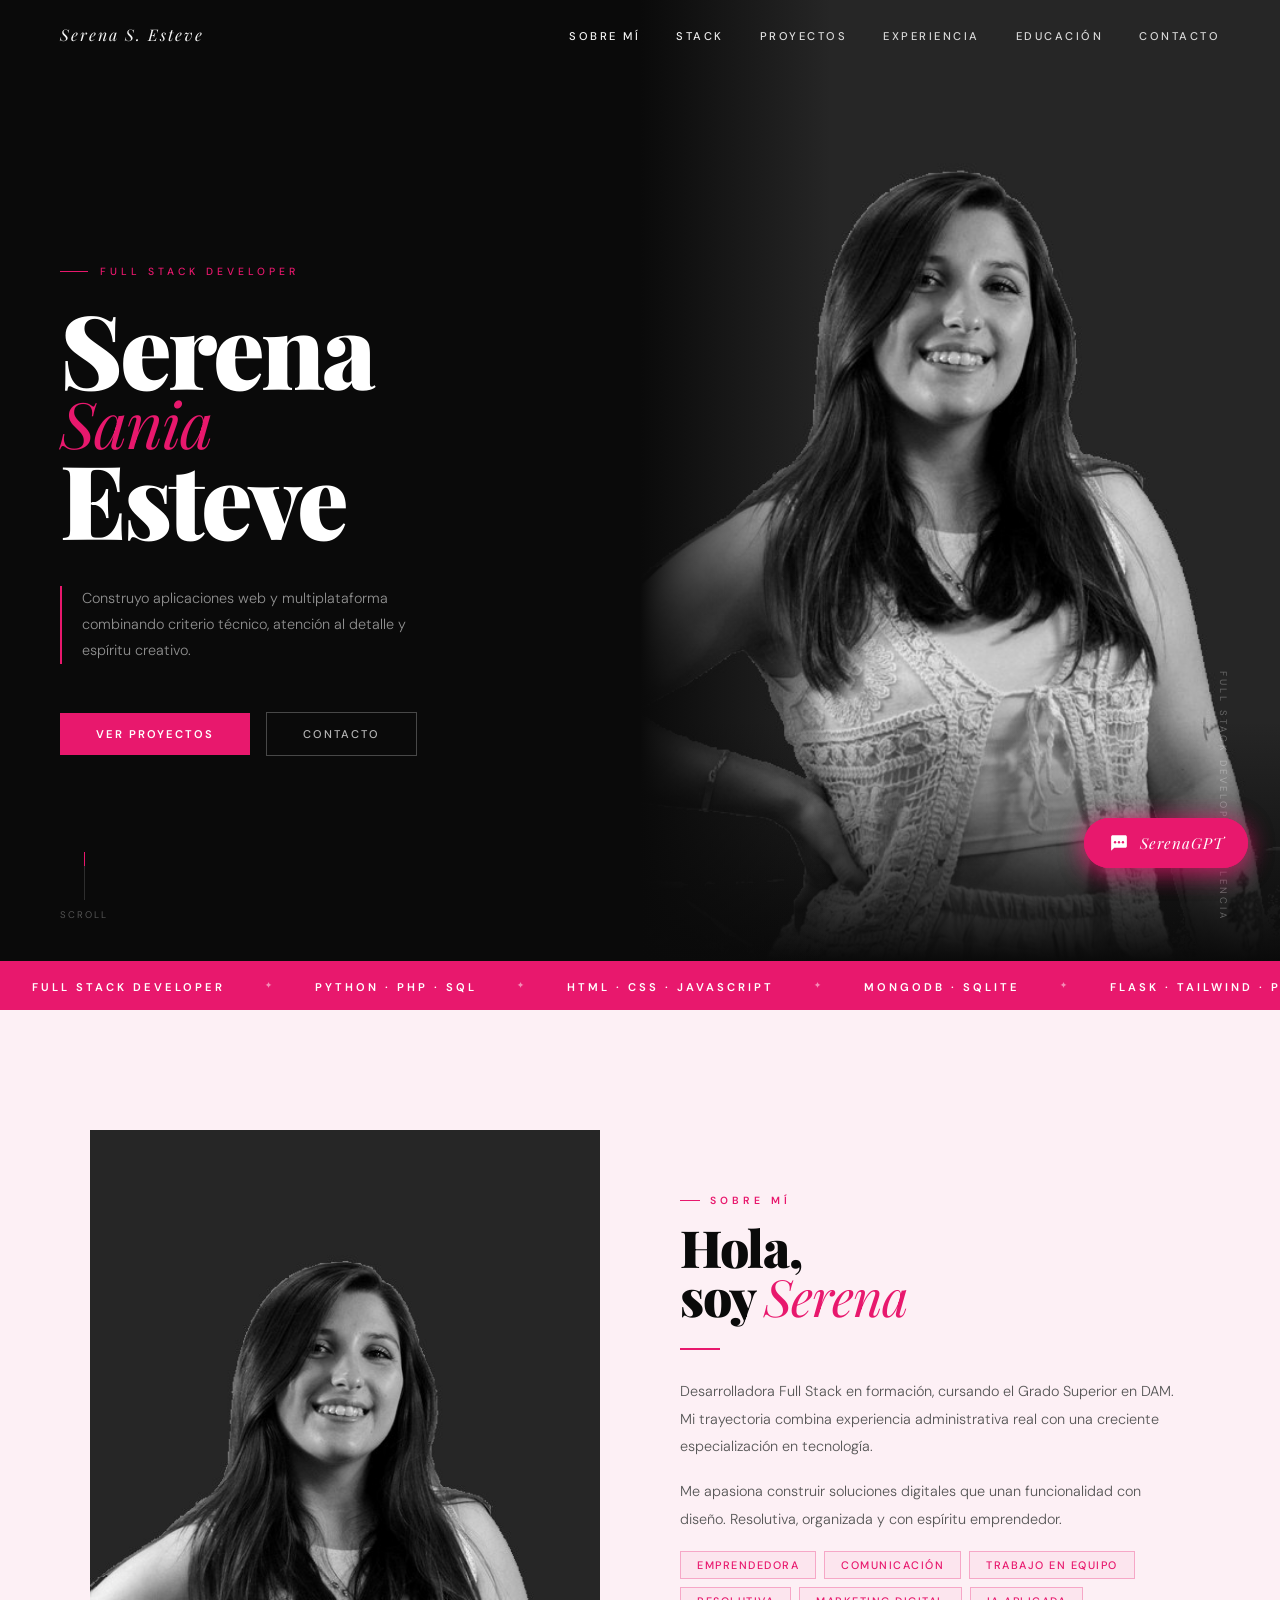
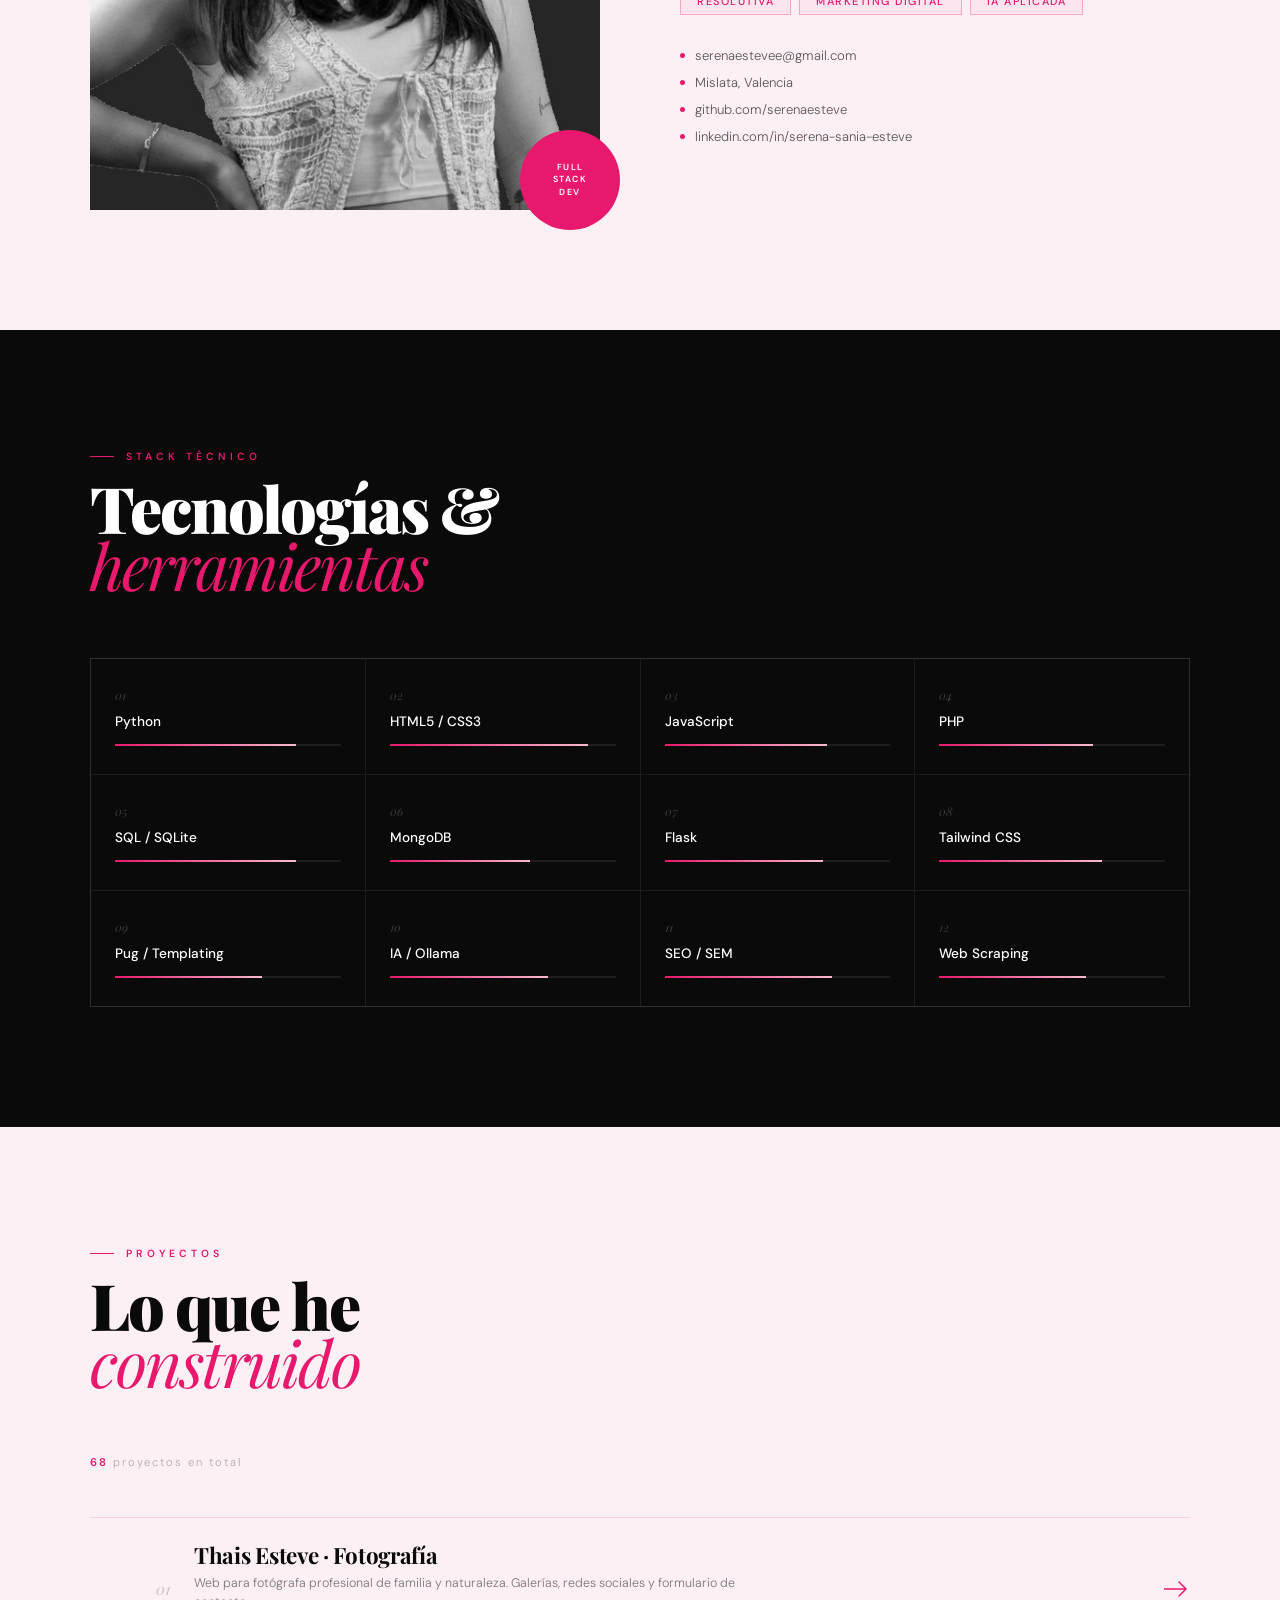
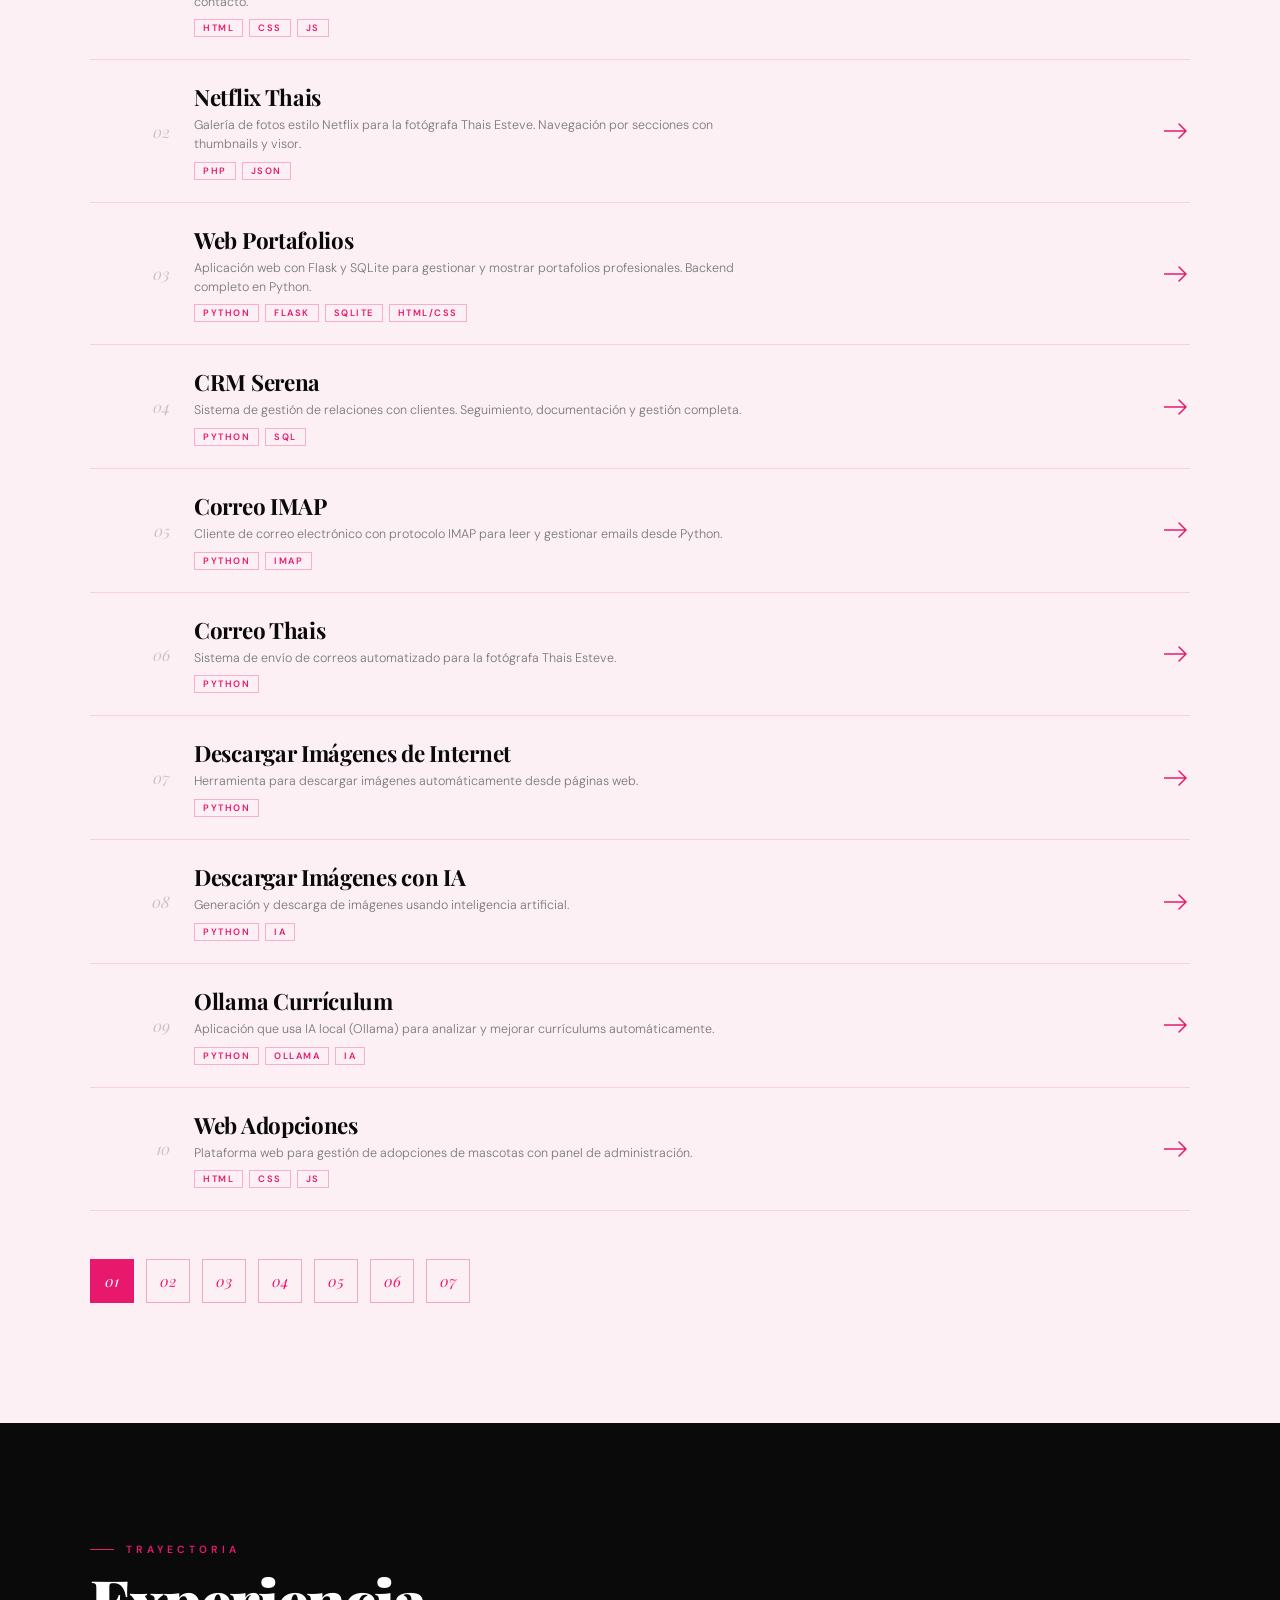
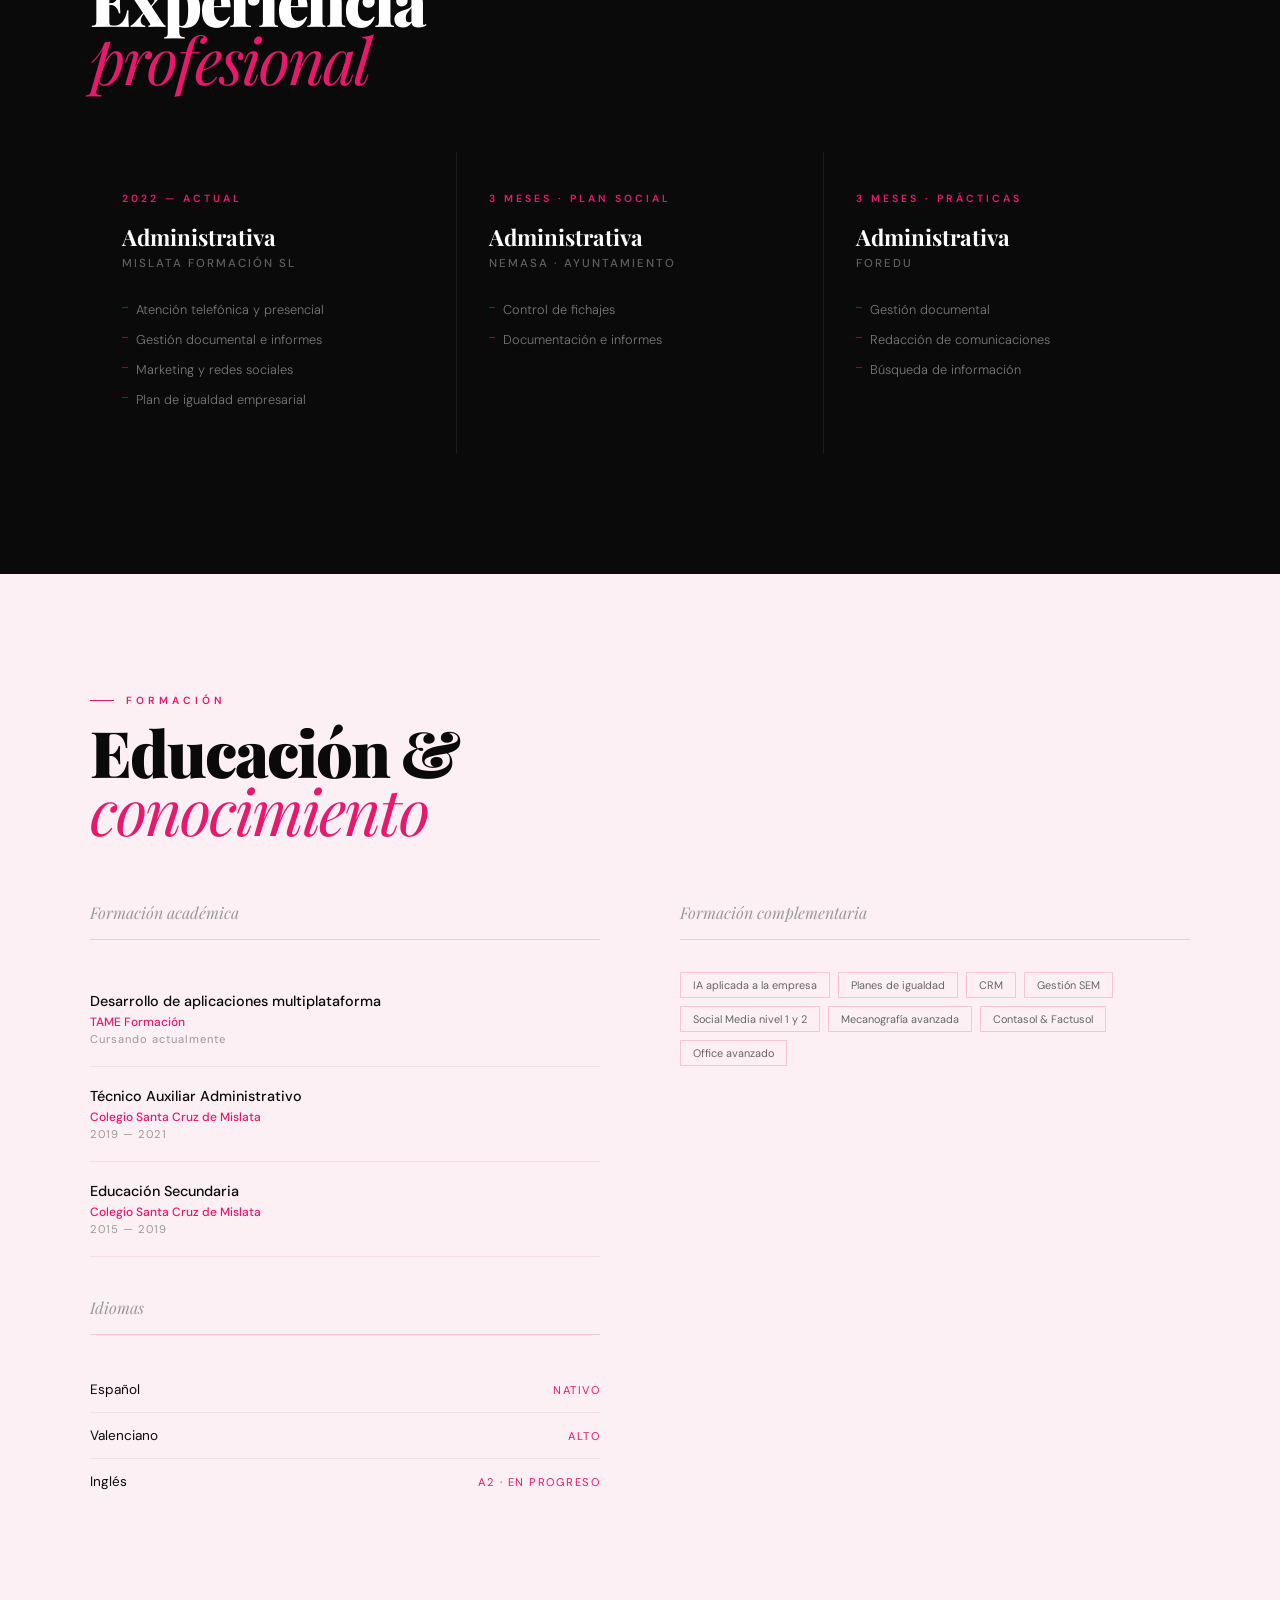
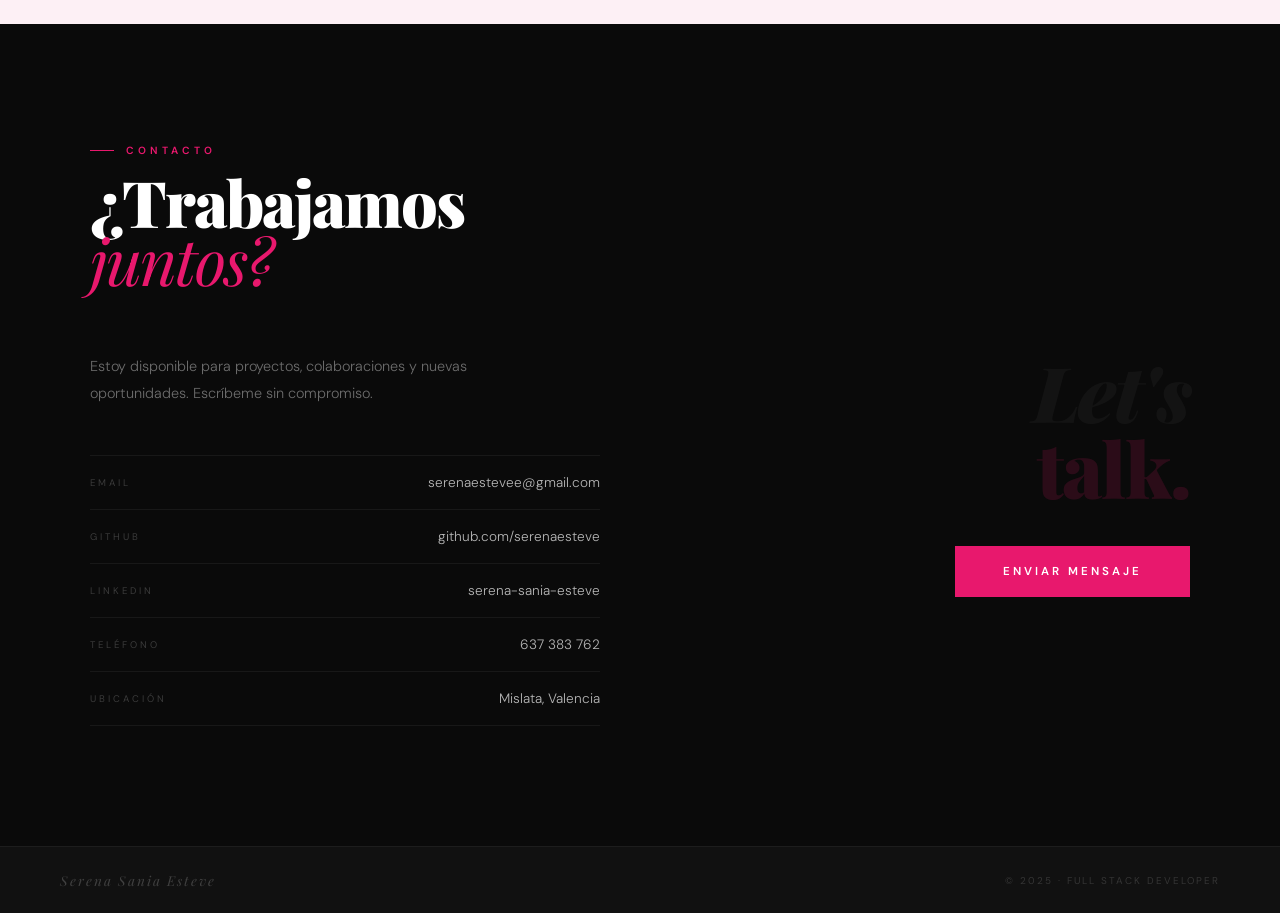
==== commit becc5f23: "." ====
--- a/index.html
+++ b/index.html
@@ -266,7 +266,7 @@
       <div class="section-eyebrow" style="color:var(--pink-hot)">Proyectos</div>
       <h2 class="section-title" style="color:var(--black)">Lo que he<br><em>construido</em></h2>
     </div>
-    <p class="proj-count"><span>67</span> proyectos en total</p>
+    <p class="proj-count"><span>68</span> proyectos en total</p>
     <div class="proj-list">
 <div class="proj-page active" id="page-1">
 <a class="proj-row" href="https://serenaesteve.github.io/thais/thais/" target="_blank">
@@ -880,6 +880,15 @@
           <div class="proj-body">
             <div class="proj-name">Labora TAME</div>
             <div class="proj-desc">Sistema de gestión de prácticas y formación para TAME Formación integrado con Labora.</div>
+            <div class="proj-tags2"><span class="ptag">Python</span><span class="ptag">Flask</span><span class="ptag">SQL</span></div>
+          </div>
+          <div class="proj-arrow"><svg width="24" height="16" viewBox="0 0 24 16" fill="none" xmlns="http://www.w3.org/2000/svg"><path d="M0 8H22M22 8L15 1M22 8L15 15" stroke="#E8186D" stroke-width="1.5" stroke-linecap="round" stroke-linejoin="round"/></svg></div>
+        </a>
+        <a class="proj-row" href="https://github.com/serenaesteve/saas-competencia" target="_blank">
+          <div class="proj-num">68</div>
+          <div class="proj-body">
+            <div class="proj-name">SaaS Competencia</div>
+            <div class="proj-desc">Herramienta SaaS para el análisis y seguimiento de la competencia empresarial.</div>
             <div class="proj-tags2"><span class="ptag">Python</span><span class="ptag">Flask</span><span class="ptag">SQL</span></div>
           </div>
           <div class="proj-arrow"><svg width="24" height="16" viewBox="0 0 24 16" fill="none" xmlns="http://www.w3.org/2000/svg"><path d="M0 8H22M22 8L15 1M22 8L15 15" stroke="#E8186D" stroke-width="1.5" stroke-linecap="round" stroke-linejoin="round"/></svg></div>
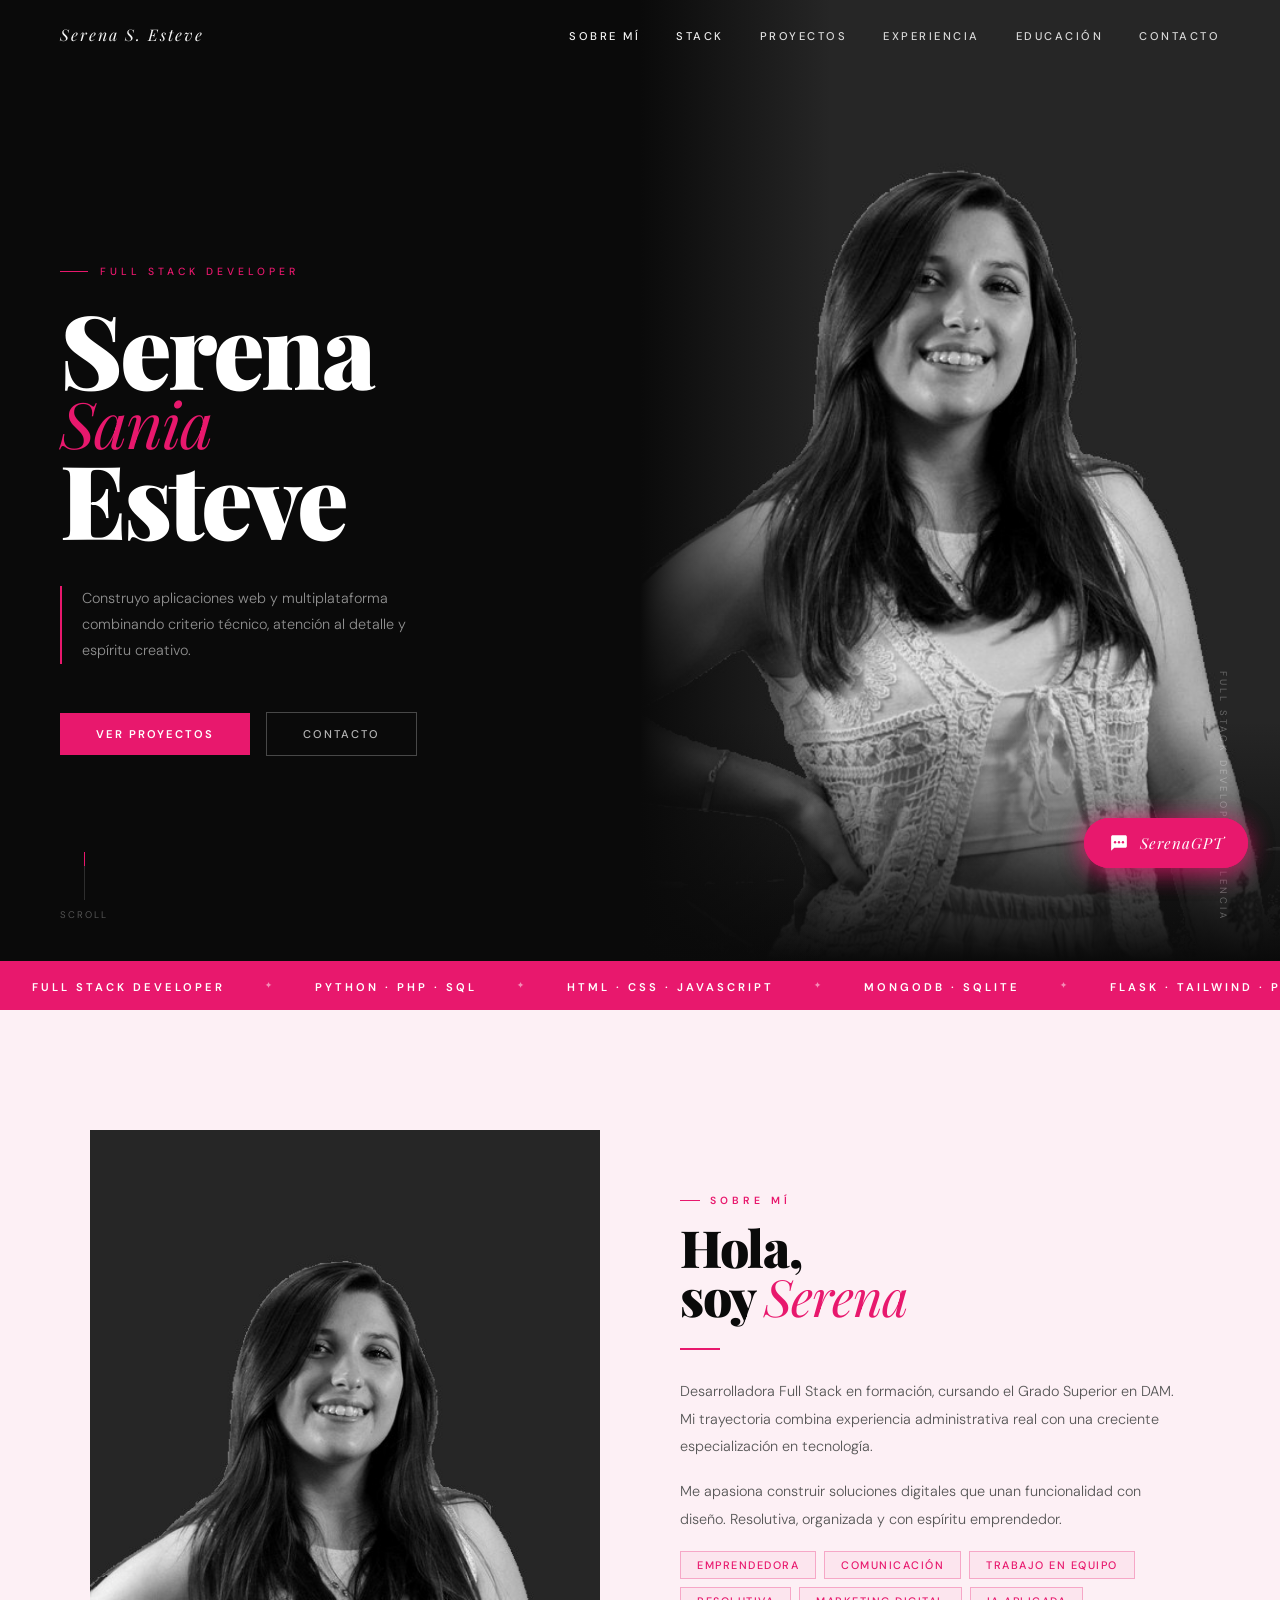
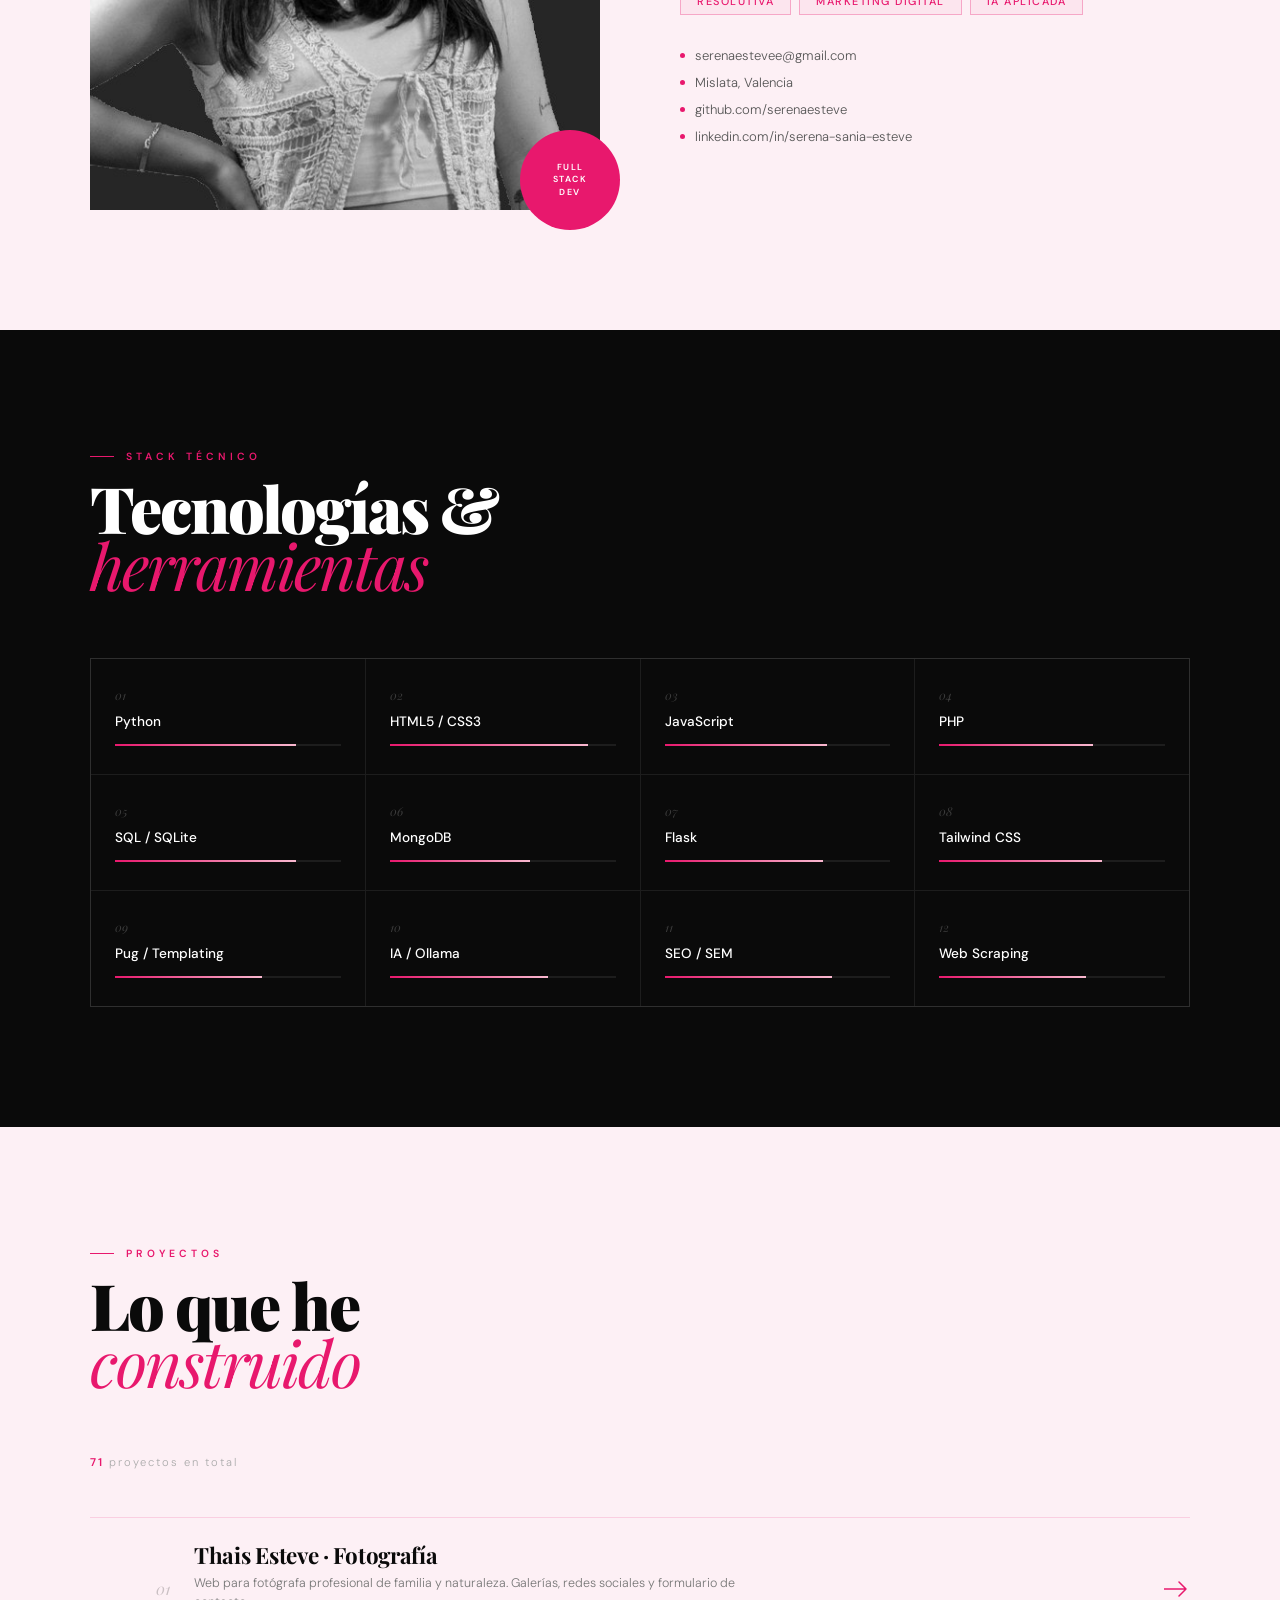
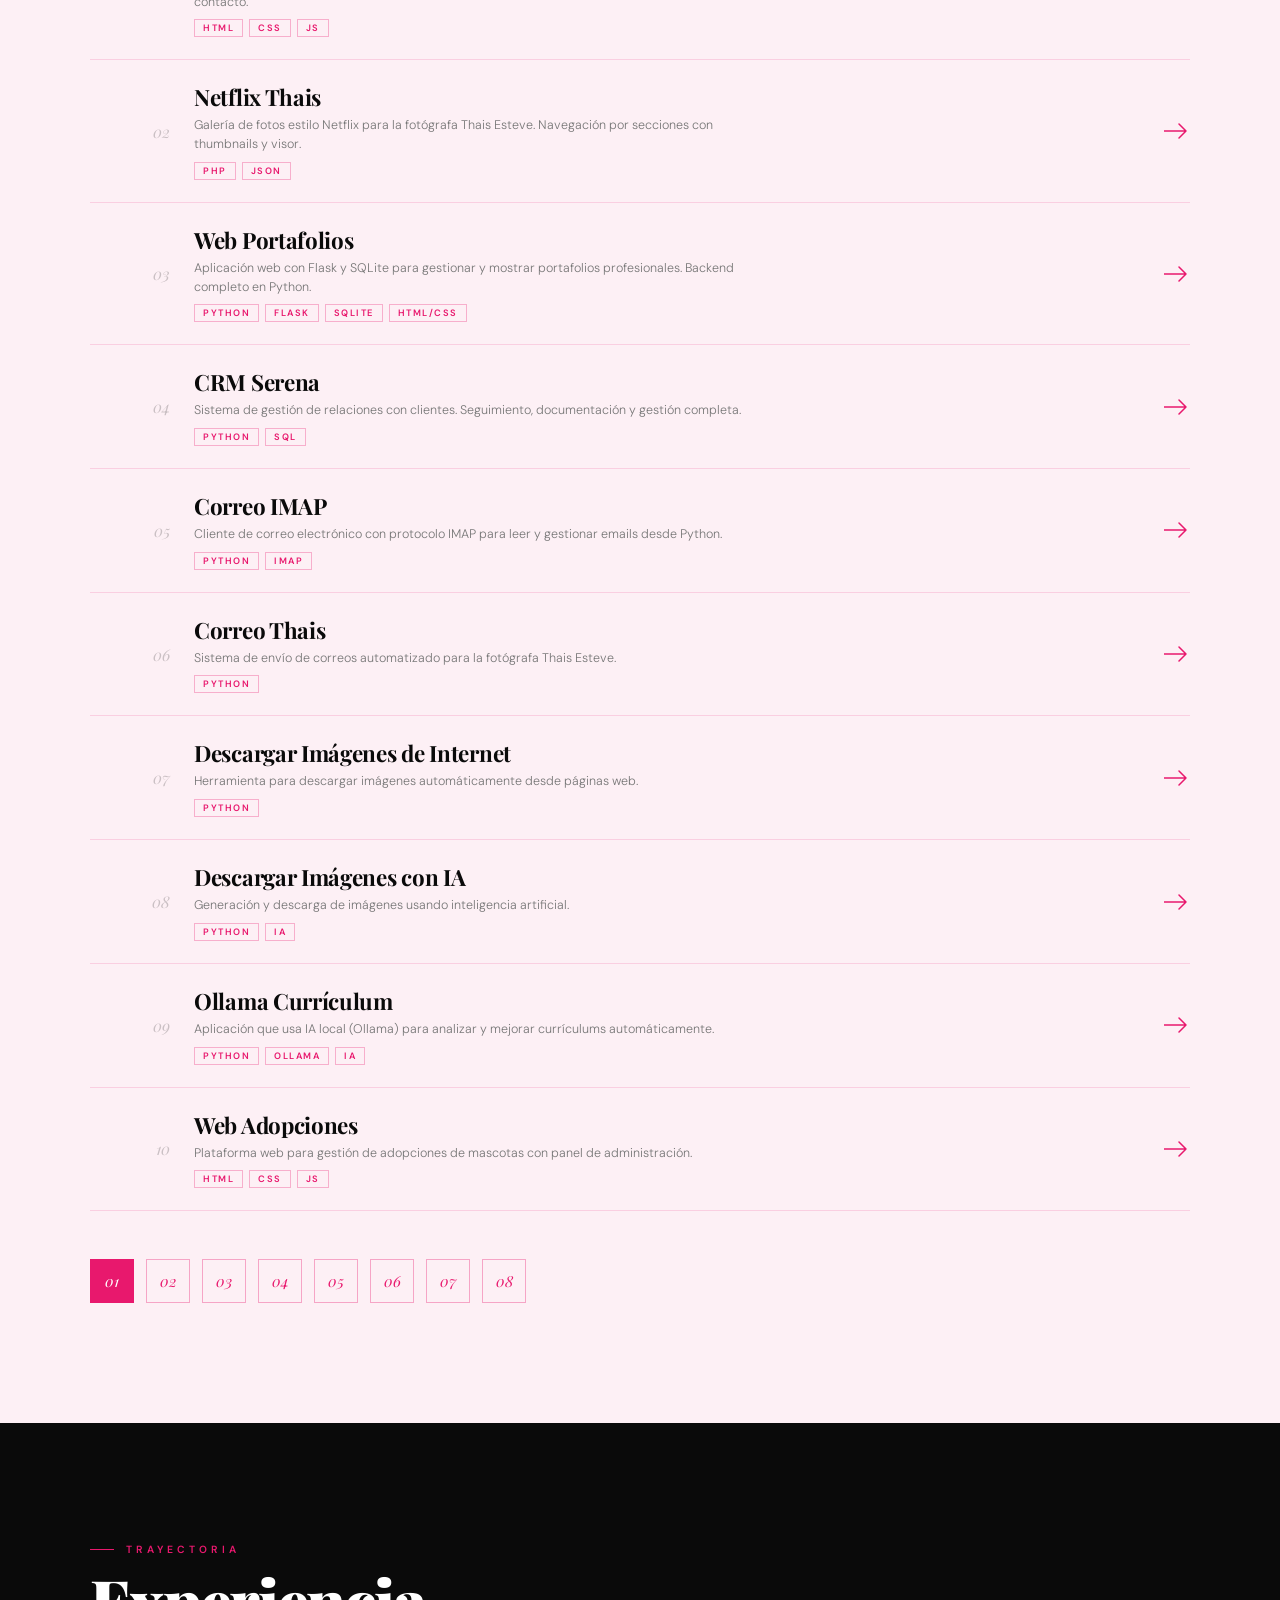
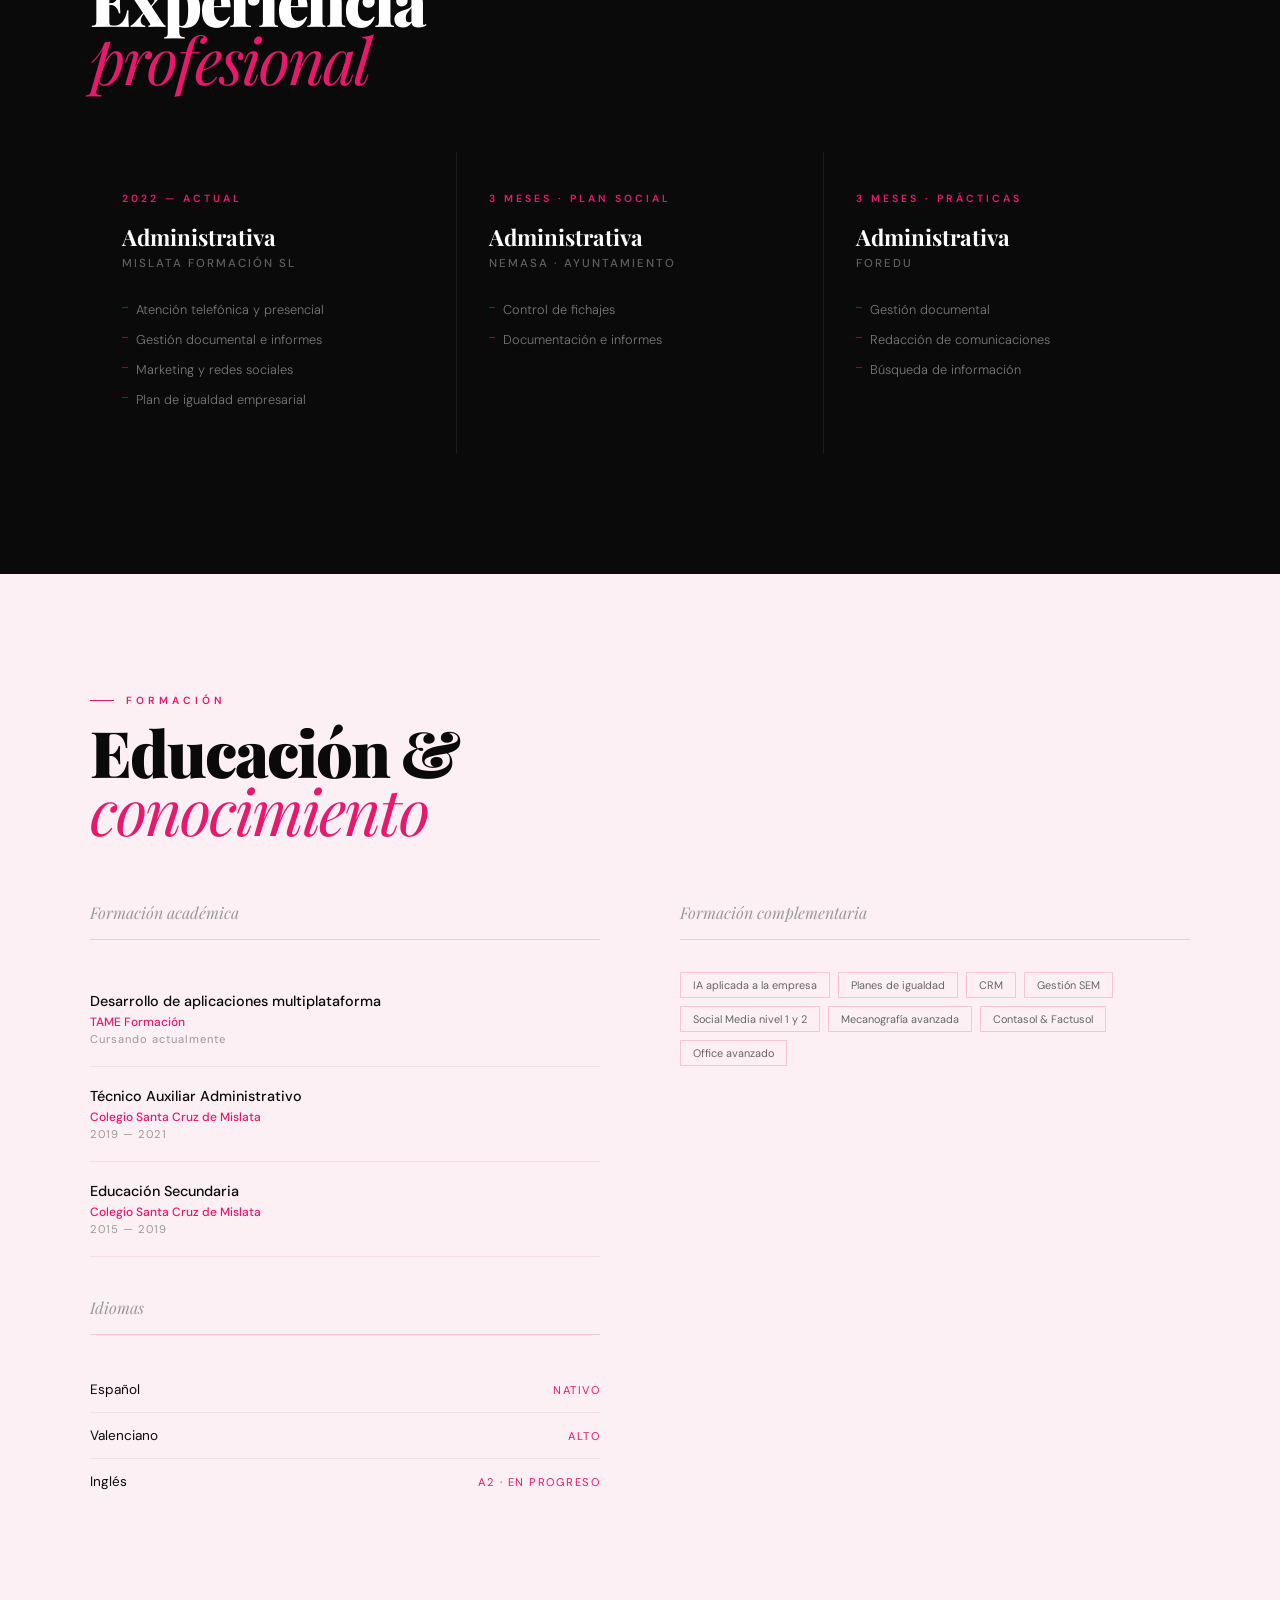
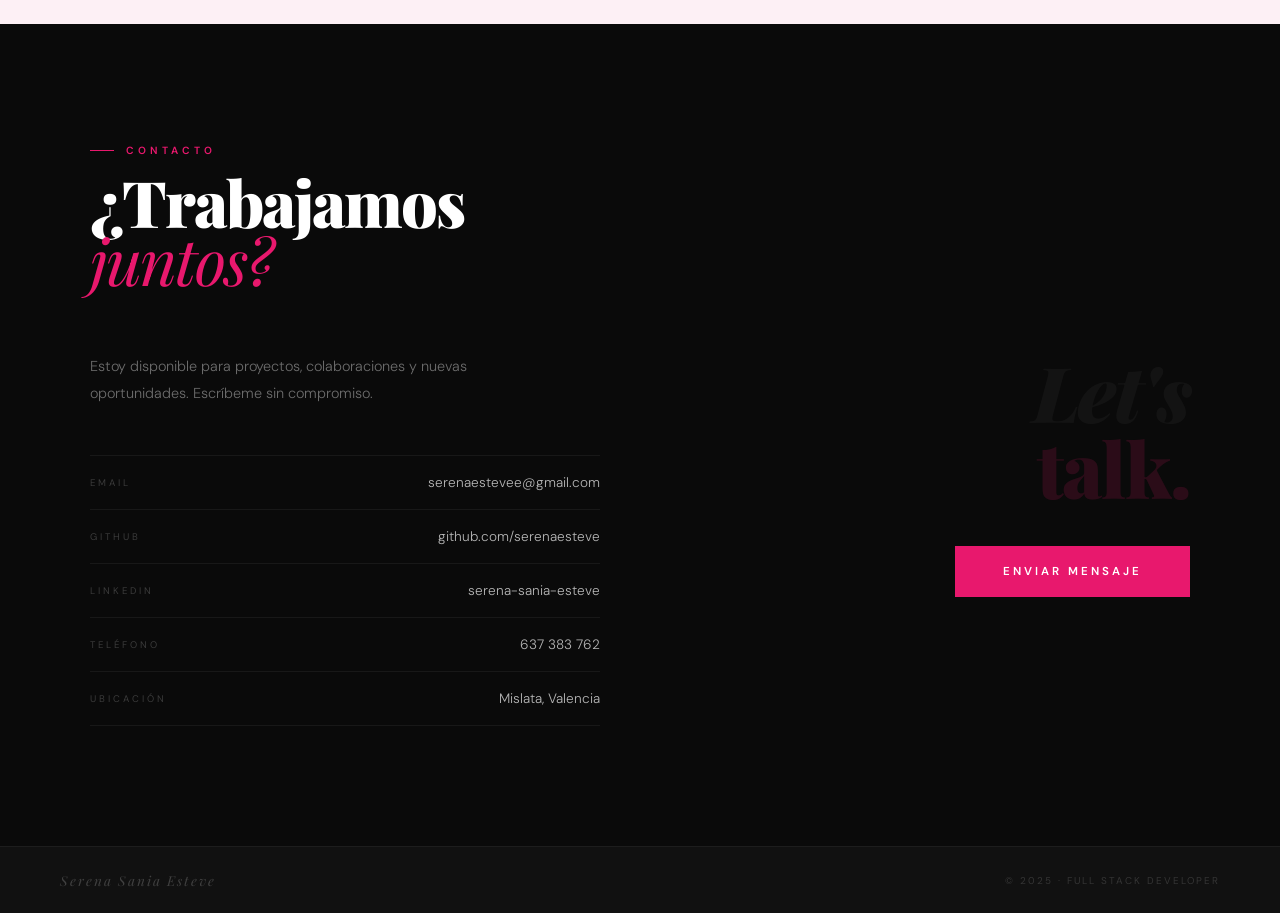
==== commit 692475bf: "." ====
--- a/index.html
+++ b/index.html
@@ -266,7 +266,7 @@
       <div class="section-eyebrow" style="color:var(--pink-hot)">Proyectos</div>
       <h2 class="section-title" style="color:var(--black)">Lo que he<br><em>construido</em></h2>
     </div>
-    <p class="proj-count"><span>68</span> proyectos en total</p>
+    <p class="proj-count"><span>71</span> proyectos en total</p>
     <div class="proj-list">
 <div class="proj-page active" id="page-1">
 <a class="proj-row" href="https://serenaesteve.github.io/thais/thais/" target="_blank">
@@ -893,8 +893,37 @@
           </div>
           <div class="proj-arrow"><svg width="24" height="16" viewBox="0 0 24 16" fill="none" xmlns="http://www.w3.org/2000/svg"><path d="M0 8H22M22 8L15 1M22 8L15 15" stroke="#E8186D" stroke-width="1.5" stroke-linecap="round" stroke-linejoin="round"/></svg></div>
         </a>
-      </div>
-      <div class="pagination"><button class="pg-btn active" onclick="showPage(1)" id="pg-btn-1">01</button><button class="pg-btn " onclick="showPage(2)" id="pg-btn-2">02</button><button class="pg-btn " onclick="showPage(3)" id="pg-btn-3">03</button><button class="pg-btn " onclick="showPage(4)" id="pg-btn-4">04</button><button class="pg-btn " onclick="showPage(5)" id="pg-btn-5">05</button><button class="pg-btn " onclick="showPage(6)" id="pg-btn-6">06</button><button class="pg-btn " onclick="showPage(7)" id="pg-btn-7">07</button></div>
+        <a class="proj-row" href="https://github.com/serenaesteve/tabletop" target="_blank">
+          <div class="proj-num">69</div>
+          <div class="proj-body">
+            <div class="proj-name">TableTop Tracker</div>
+            <div class="proj-desc">Seguimiento de partidas de juegos de mesa con ranking Elo multijugador, recomendador y asistente IA.</div>
+            <div class="proj-tags2"><span class="ptag">Python</span><span class="ptag">Flask</span><span class="ptag">IA</span><span class="ptag">SQLite</span></div>
+          </div>
+          <div class="proj-arrow"><svg width="24" height="16" viewBox="0 0 24 16" fill="none" xmlns="http://www.w3.org/2000/svg"><path d="M0 8H22M22 8L15 1M22 8L15 15" stroke="#E8186D" stroke-width="1.5" stroke-linecap="round" stroke-linejoin="round"/></svg></div>
+        </a>
+        <a class="proj-row" href="https://sgt.serenaesteve.com" target="_blank">
+          <div class="proj-num">70</div>
+          <div class="proj-body">
+            <div class="proj-name">SGT — Super GT</div>
+            <div class="proj-desc">Juego de coches deportivos en 3D desarrollado desde cero.</div>
+            <div class="proj-tags2"><span class="ptag">Three.js</span><span class="ptag">JavaScript</span><span class="ptag">3D</span></div>
+          </div>
+          <div class="proj-arrow"><svg width="24" height="16" viewBox="0 0 24 16" fill="none" xmlns="http://www.w3.org/2000/svg"><path d="M0 8H22M22 8L15 1M22 8L15 15" stroke="#E8186D" stroke-width="1.5" stroke-linecap="round" stroke-linejoin="round"/></svg></div>
+        </a>
+      </div>
+            <div class="proj-page" id="page-8">
+        <a class="proj-row" href="https://github.com/serenaesteve/Gesti-n-de-informaci-n-almacenada-en-ficheros" target="_blank">
+          <div class="proj-num">71</div>
+          <div class="proj-body">
+            <div class="proj-name">Gestión de Información en Ficheros</div>
+            <div class="proj-desc">Sistema de gestión de información almacenada en ficheros con Python.</div>
+            <div class="proj-tags2"><span class="ptag">Python</span><span class="ptag">Ficheros</span><span class="ptag">SQLite</span></div>
+          </div>
+          <div class="proj-arrow"><svg width="24" height="16" viewBox="0 0 24 16" fill="none" xmlns="http://www.w3.org/2000/svg"><path d="M0 8H22M22 8L15 1M22 8L15 15" stroke="#E8186D" stroke-width="1.5" stroke-linecap="round" stroke-linejoin="round"/></svg></div>
+        </a>
+      </div>
+      <div class="pagination"><button class="pg-btn active" onclick="showPage(1)" id="pg-btn-1">01</button><button class="pg-btn " onclick="showPage(2)" id="pg-btn-2">02</button><button class="pg-btn " onclick="showPage(3)" id="pg-btn-3">03</button><button class="pg-btn " onclick="showPage(4)" id="pg-btn-4">04</button><button class="pg-btn " onclick="showPage(5)" id="pg-btn-5">05</button><button class="pg-btn " onclick="showPage(6)" id="pg-btn-6">06</button><button class="pg-btn " onclick="showPage(7)" id="pg-btn-7">07</button><button class="pg-btn " onclick="showPage(8)" id="pg-btn-8">08</button></div>
 </div>
 </section>
 <section id="experiencia">
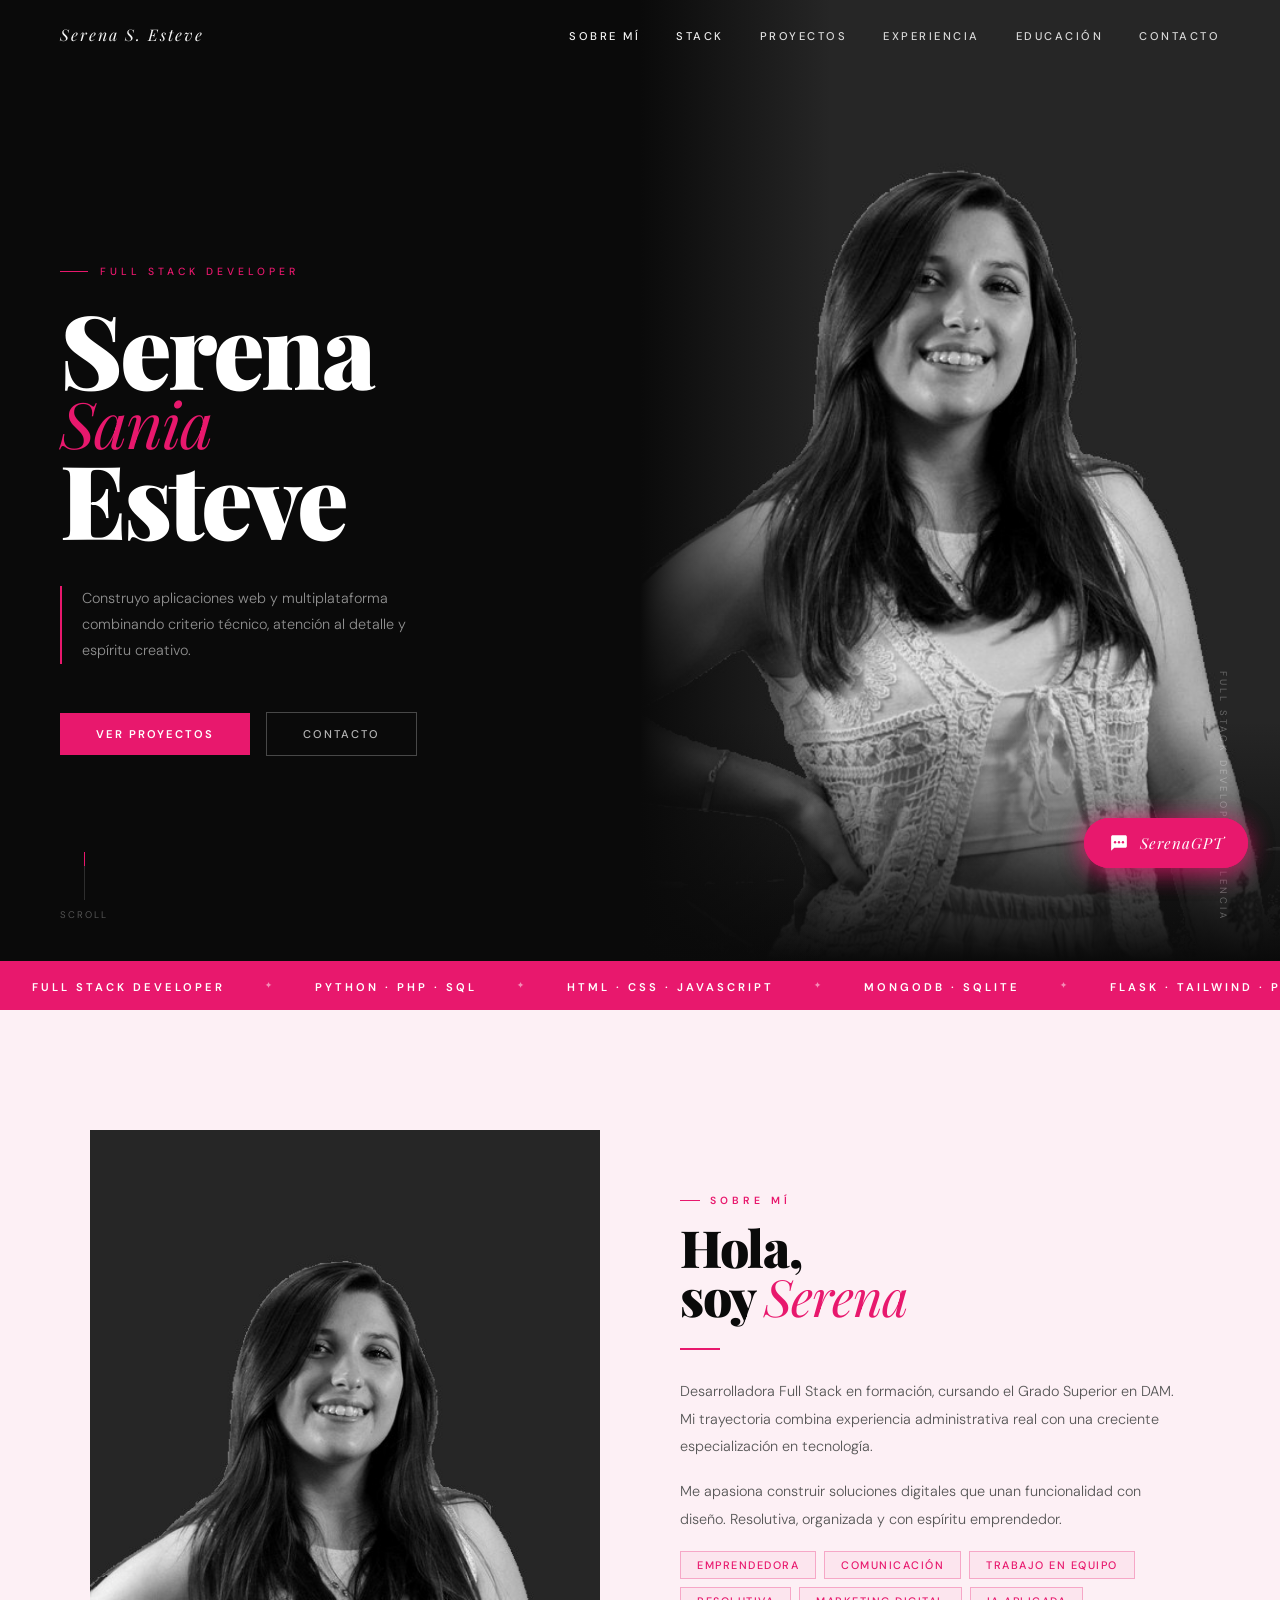
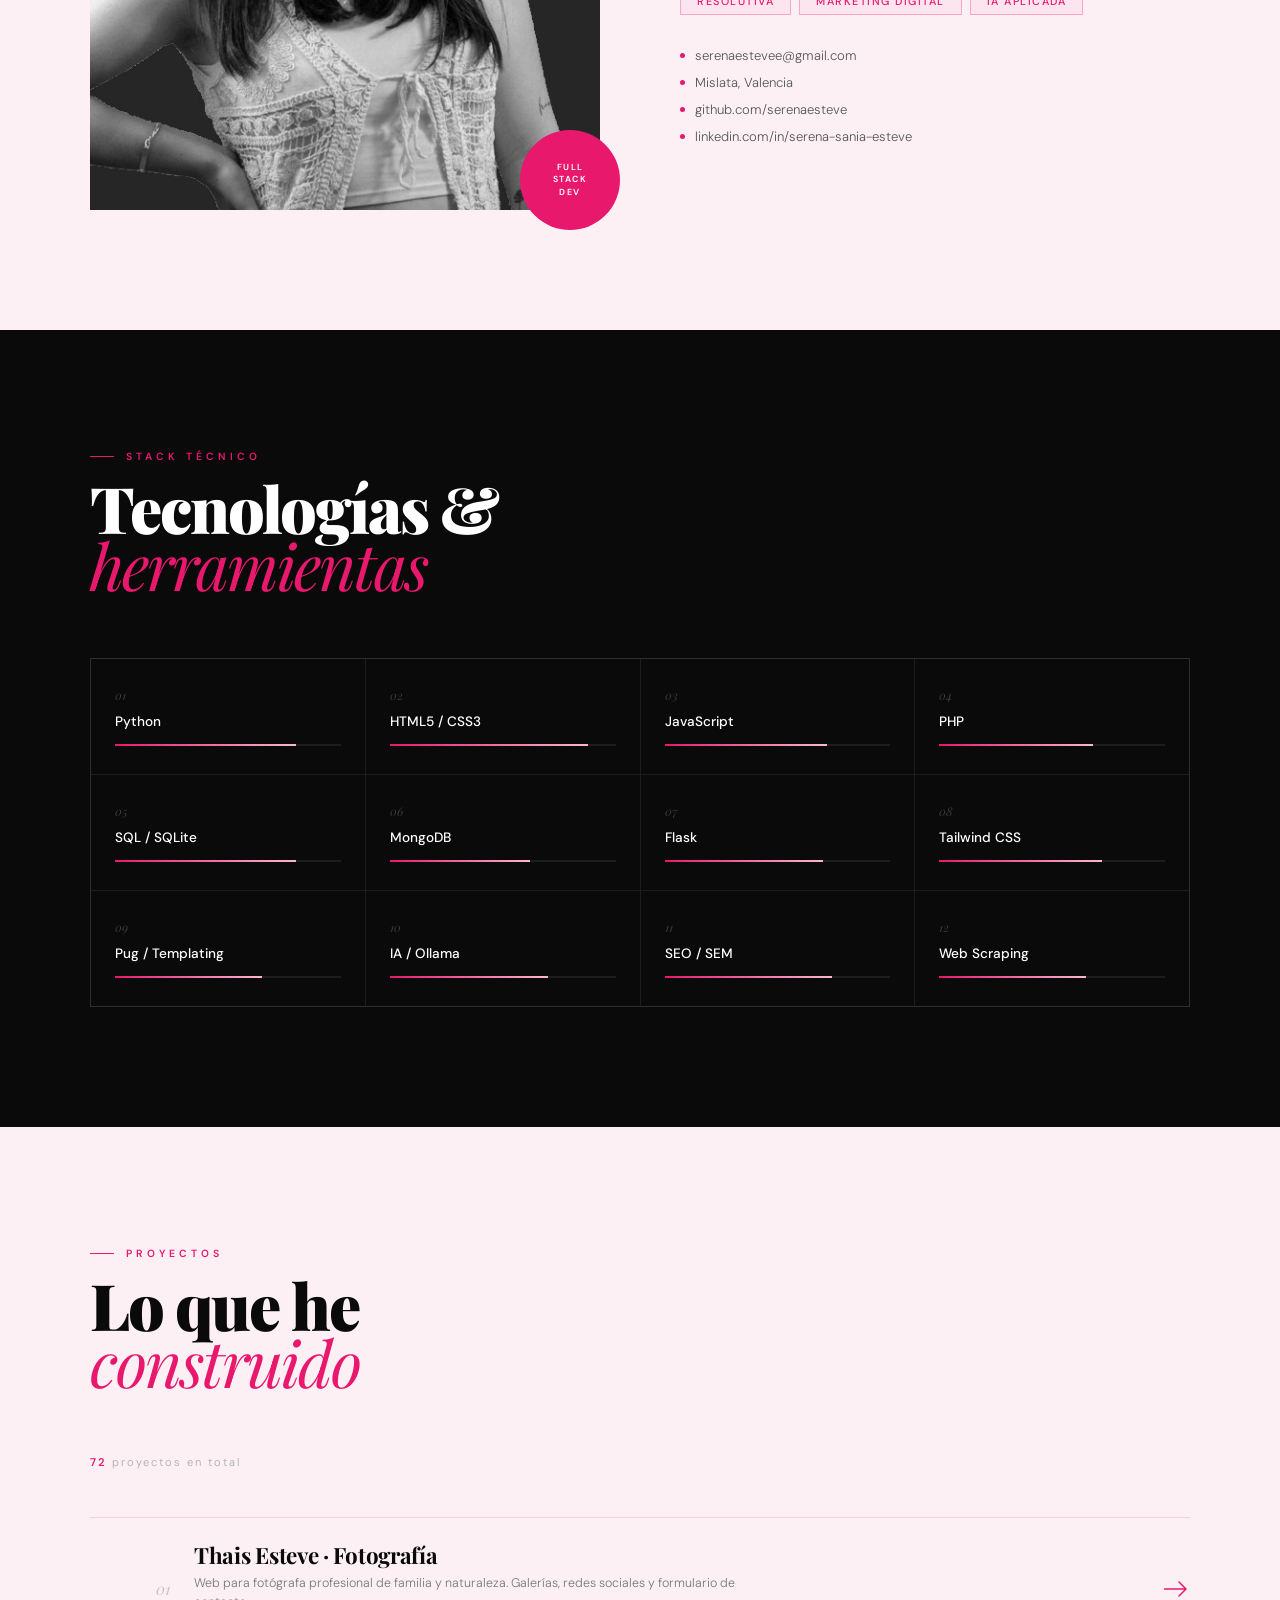
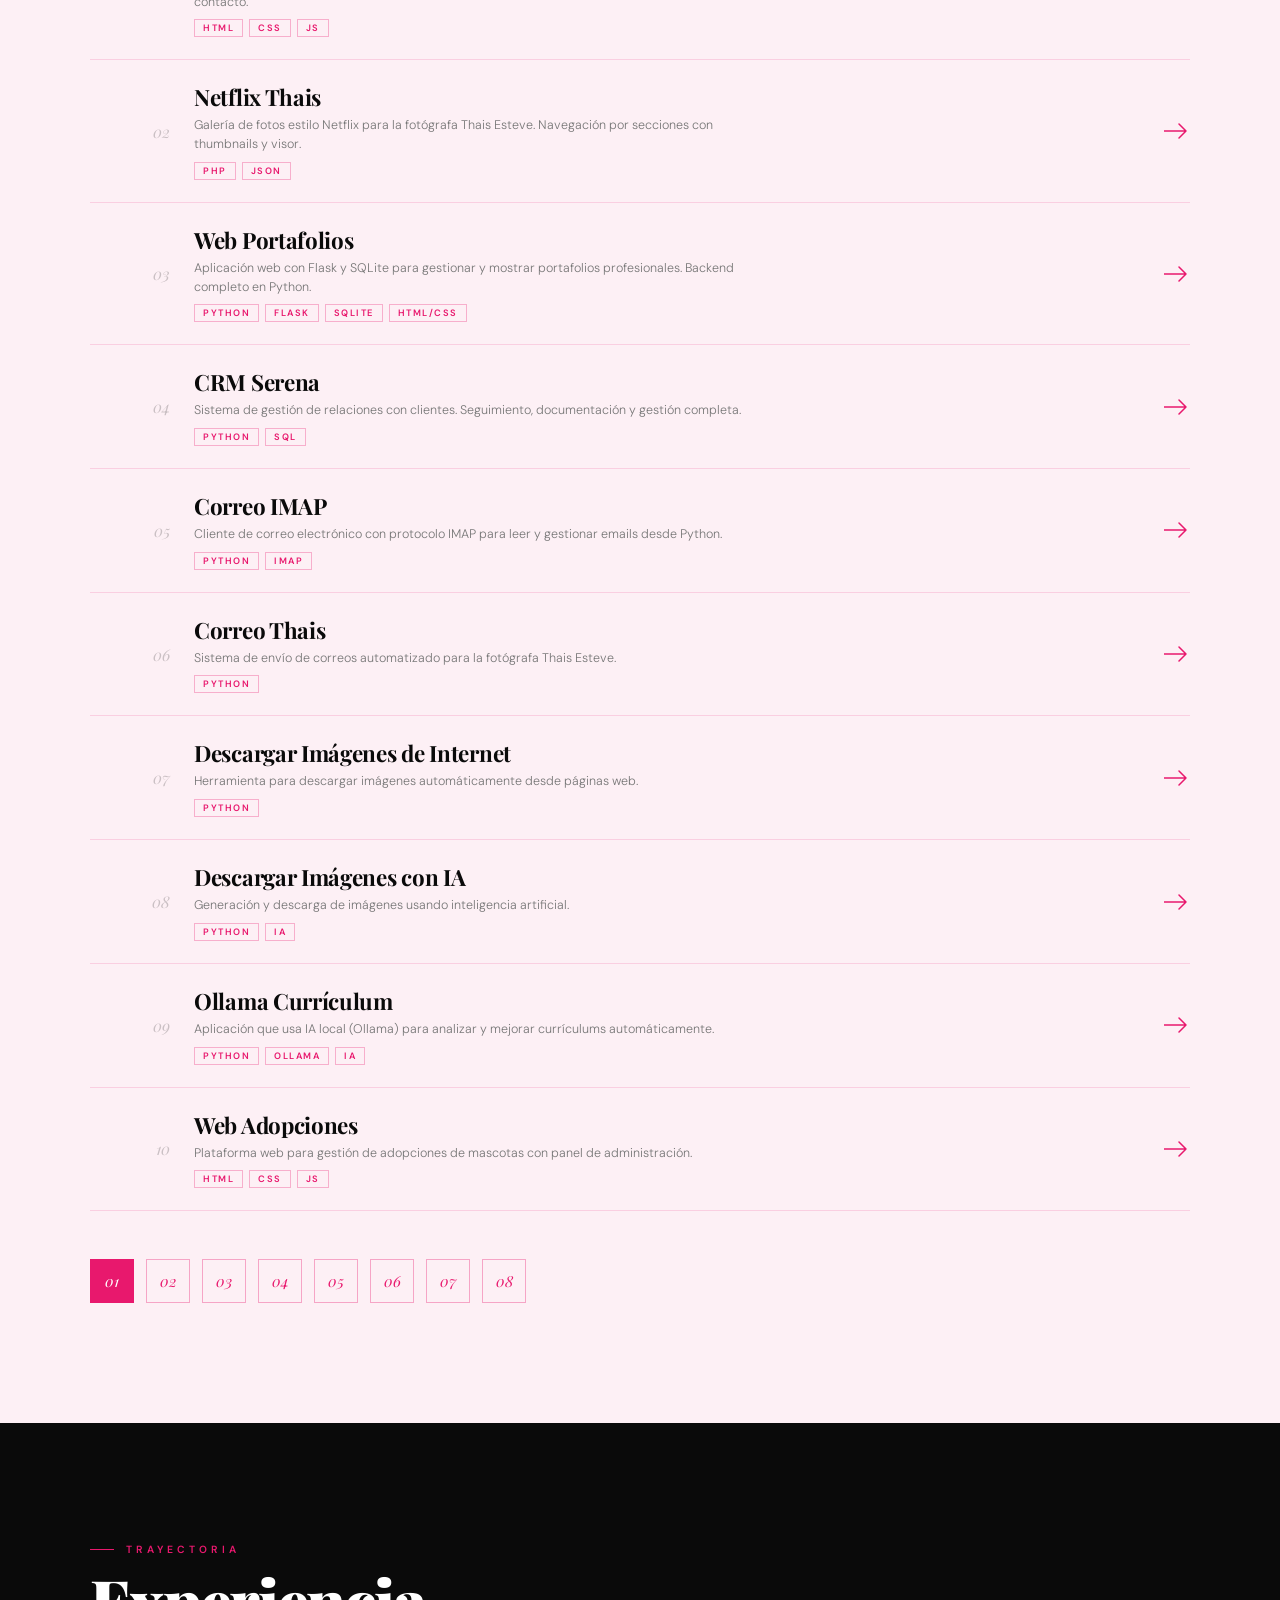
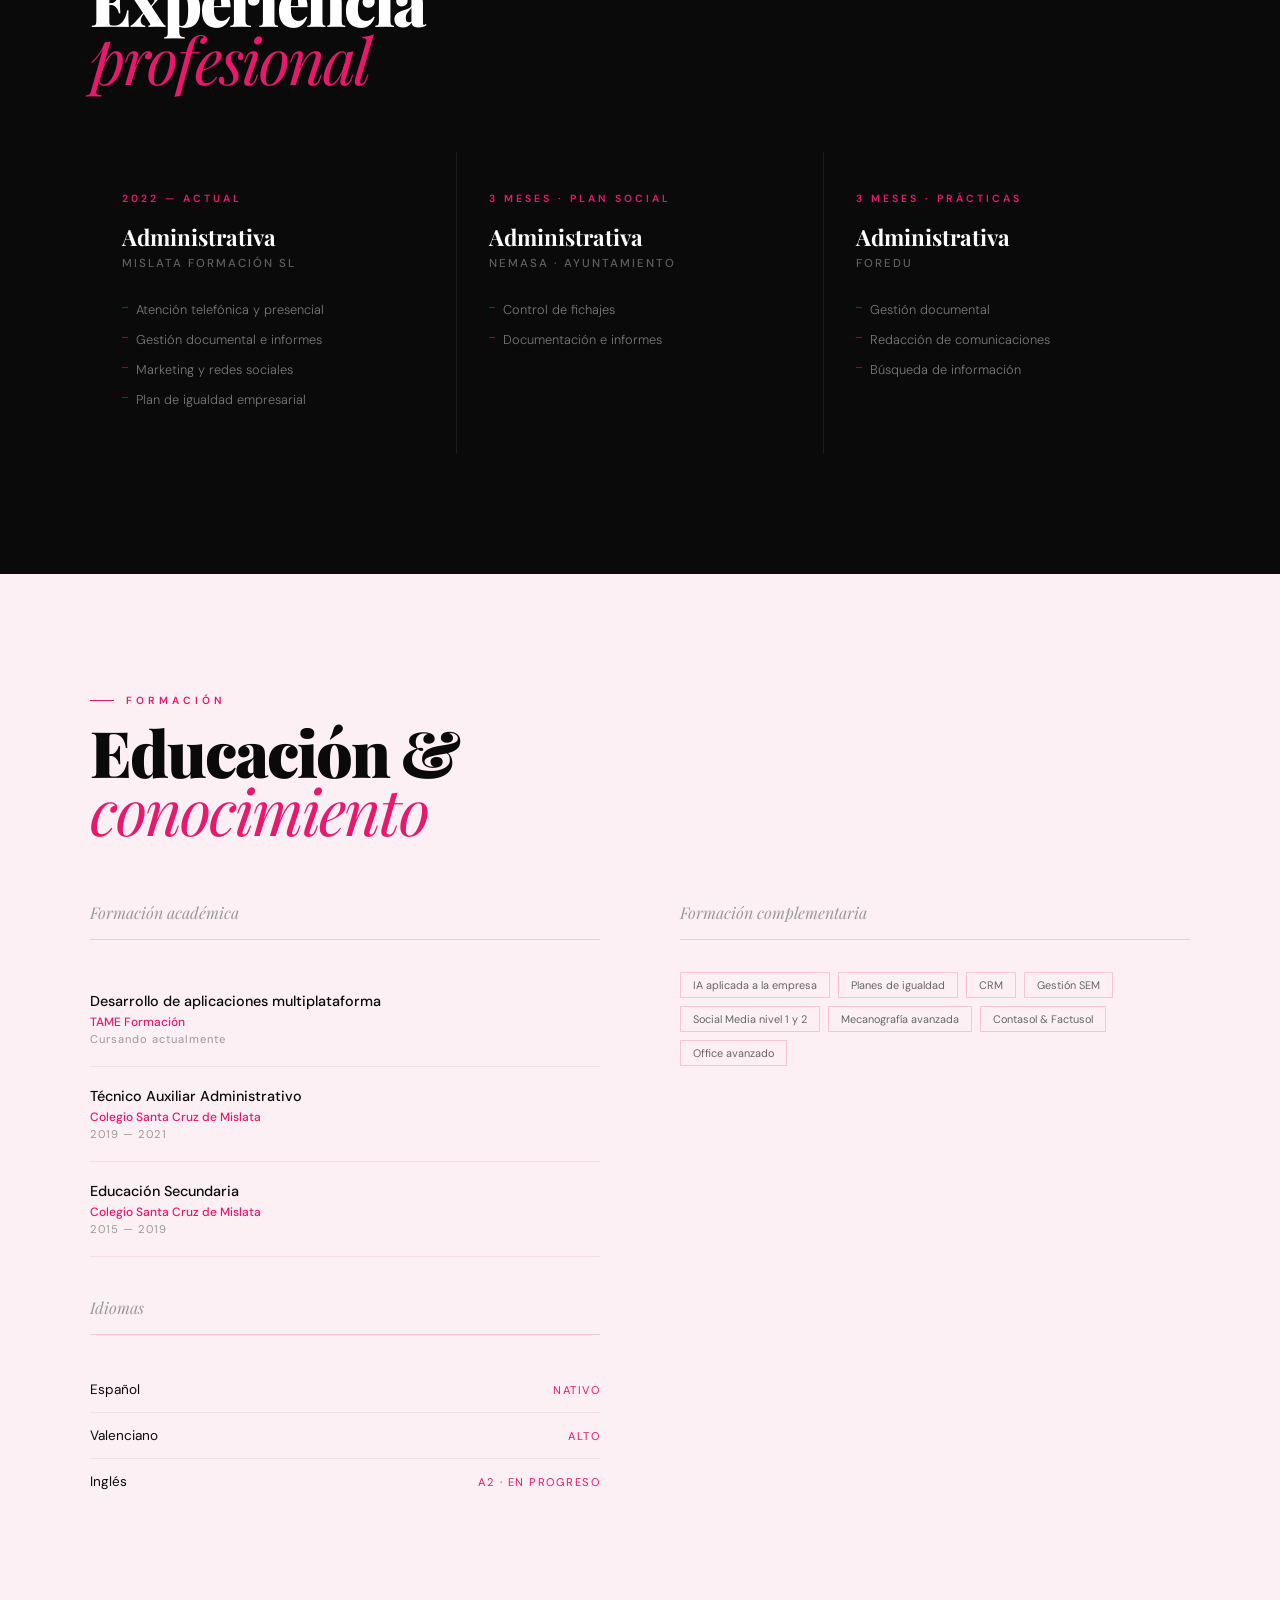
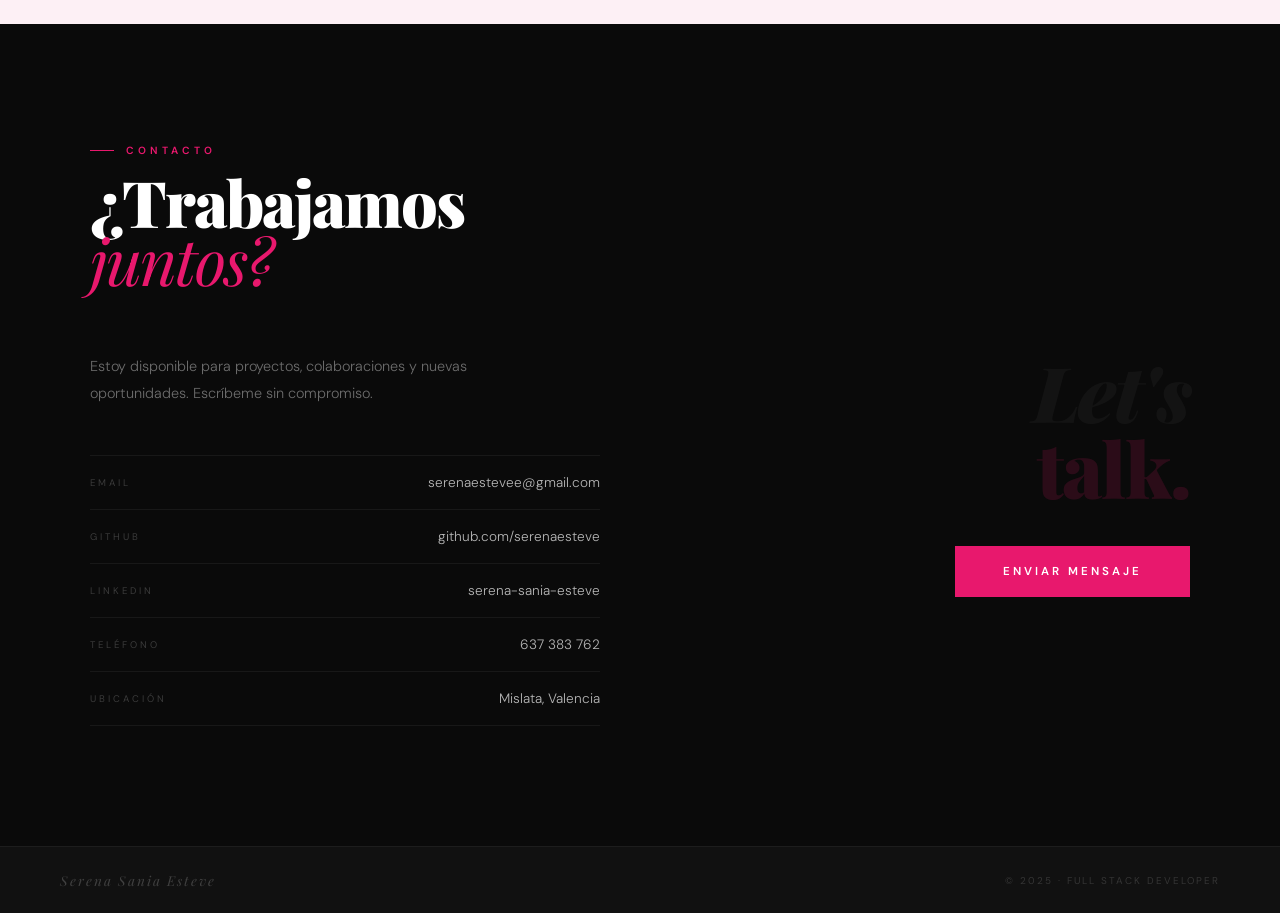
==== commit 7f3ab039: "." ====
--- a/index.html
+++ b/index.html
@@ -266,7 +266,7 @@
       <div class="section-eyebrow" style="color:var(--pink-hot)">Proyectos</div>
       <h2 class="section-title" style="color:var(--black)">Lo que he<br><em>construido</em></h2>
     </div>
-    <p class="proj-count"><span>71</span> proyectos en total</p>
+    <p class="proj-count"><span>72</span> proyectos en total</p>
     <div class="proj-list">
 <div class="proj-page active" id="page-1">
 <a class="proj-row" href="https://serenaesteve.github.io/thais/thais/" target="_blank">
@@ -919,6 +919,15 @@
             <div class="proj-name">Gestión de Información en Ficheros</div>
             <div class="proj-desc">Sistema de gestión de información almacenada en ficheros con Python.</div>
             <div class="proj-tags2"><span class="ptag">Python</span><span class="ptag">Ficheros</span><span class="ptag">SQLite</span></div>
+          </div>
+          <div class="proj-arrow"><svg width="24" height="16" viewBox="0 0 24 16" fill="none" xmlns="http://www.w3.org/2000/svg"><path d="M0 8H22M22 8L15 1M22 8L15 15" stroke="#E8186D" stroke-width="1.5" stroke-linecap="round" stroke-linejoin="round"/></svg></div>
+        </a>
+        <a class="proj-row" href="https://github.com/serenaesteve/serena-iu" target="_blank">
+          <div class="proj-num">72</div>
+          <div class="proj-body">
+            <div class="proj-name">Serena IU</div>
+            <div class="proj-desc">Interfaz de usuario personalizada desarrollada con HTML, CSS y JavaScript.</div>
+            <div class="proj-tags2"><span class="ptag">HTML</span><span class="ptag">CSS</span><span class="ptag">JavaScript</span></div>
           </div>
           <div class="proj-arrow"><svg width="24" height="16" viewBox="0 0 24 16" fill="none" xmlns="http://www.w3.org/2000/svg"><path d="M0 8H22M22 8L15 1M22 8L15 15" stroke="#E8186D" stroke-width="1.5" stroke-linecap="round" stroke-linejoin="round"/></svg></div>
         </a>
